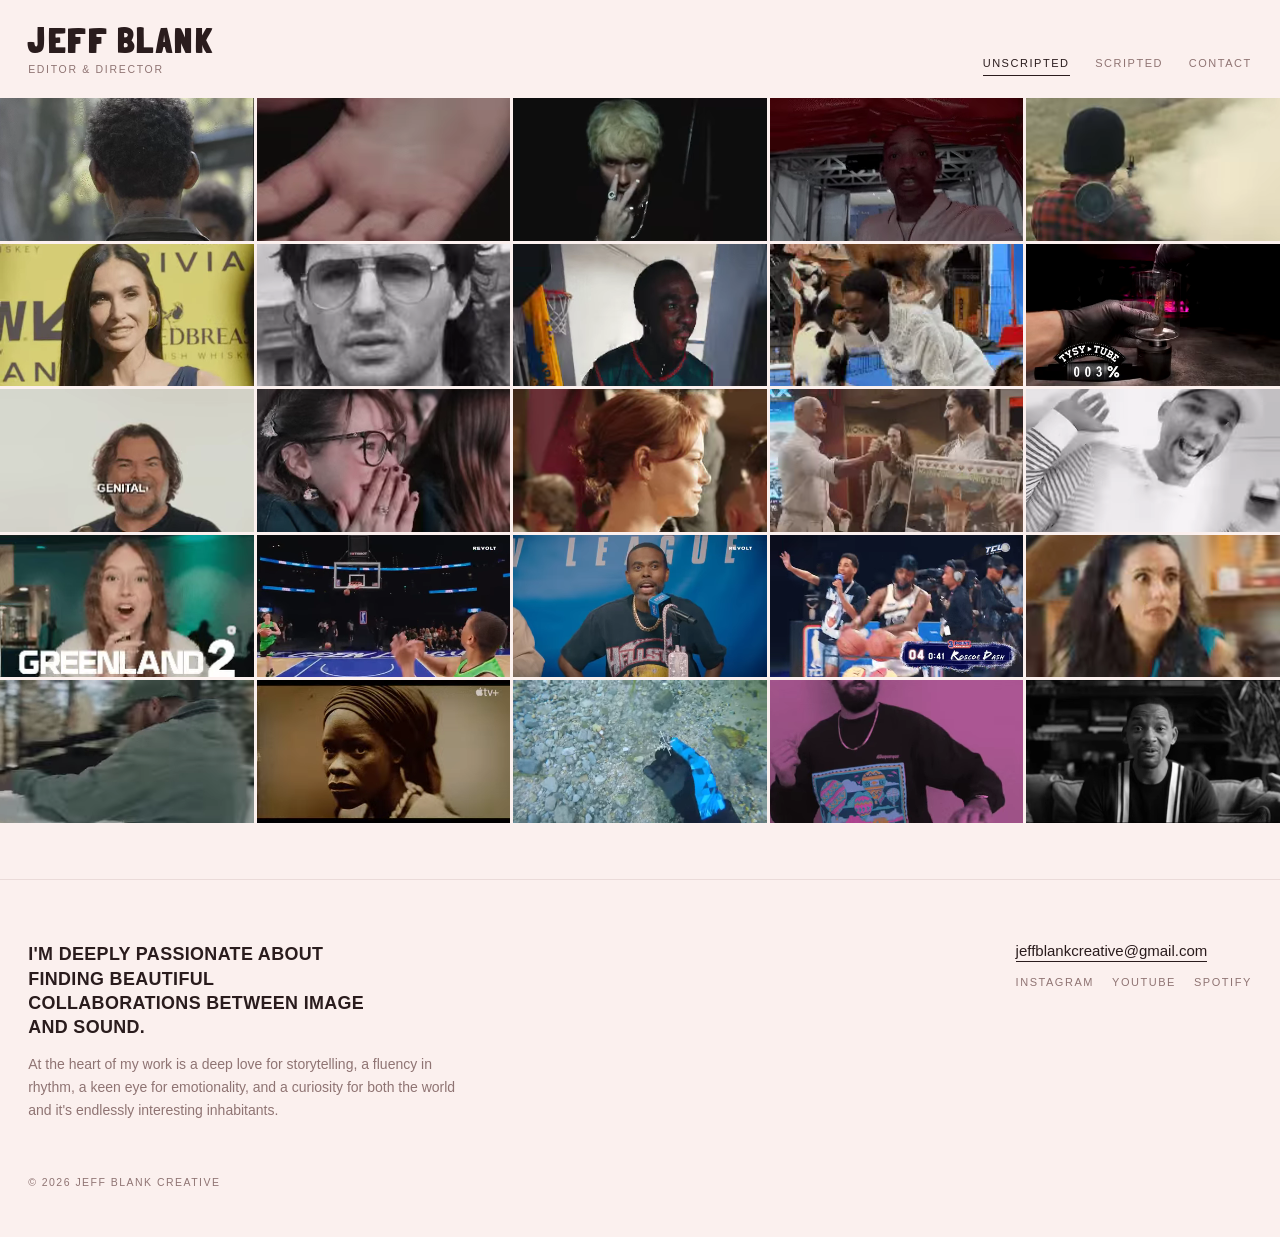
==== index.html @ a9b5e543 "Jeff Blank portfolio: clean v1 design, blush theme, logo 1A (Londrina Solid Black)" ====
<!doctype html>
<html lang="en" data-theme="blush">
<head>
<meta charset="utf-8">
<meta name="viewport" content="width=device-width, initial-scale=1, viewport-fit=cover">
<title>Jeff Blank — Editor &amp; Director</title>
<meta name="description" content="Jeff Blank — editor and director. Unscripted and scripted work.">
<meta property="og:title" content="Jeff Blank — Editor &amp; Director">
<meta property="og:type" content="website">
<meta name="theme-color" content="#fbf0ee">
<link rel="preload" href="fonts/LondrinaSolid-Black.woff2" as="font" type="font/woff2" crossorigin>
<link rel="stylesheet" href="style.css?v=18787c6f">
</head>
<body>
<header class="top">
  <a class="brand" href="#unscripted" data-tab-link="unscripted">
    <span class="name">JEFF BLANK</span>
    <span class="role">Editor &amp; Director</span>
  </a>
  <nav class="tabs" aria-label="Work">
    <a class="tab" href="#unscripted" data-tab-link="unscripted">Unscripted</a>
    <a class="tab" href="#scripted" data-tab-link="scripted">Scripted</a>
    <a class="tab tab-contact" href="#contact">Contact</a>
  </nav>
</header>
<main>
  <div class="grid" data-grid="unscripted"><a class="tile has-cap" href="https://www.youtube.com/watch?v=2-A_YL7Y1Cw" target="_blank" rel="noopener" aria-label="Making Emancipation: My Hardest Film Ever" data-id="u01"><video muted loop playsinline autoplay preload="none" poster="media/u01.jpg" aria-hidden="true"><source data-src="media/u01.webm" type="video/webm"><source data-src="media/u01.mp4" type="video/mp4"></video><span class="cap">Making Emancipation: My Hardest Film Ever</span></a><a class="tile" href="https://www.instagram.com/reel/B4I3T0yhh5S/" target="_blank" rel="noopener" aria-label="Watch" data-id="u02"><video muted loop playsinline autoplay preload="none" poster="media/u02.jpg" aria-hidden="true"><source data-src="media/u02.webm" type="video/webm"><source data-src="media/u02.mp4" type="video/mp4"></video></a><a class="tile" href="https://www.youtube.com/watch?v=AnNaKKQhbac" target="_blank" rel="noopener" aria-label="Watch" data-id="u03"><video muted loop playsinline autoplay preload="none" poster="media/u03.jpg" aria-hidden="true"><source data-src="media/u03.webm" type="video/webm"><source data-src="media/u03.mp4" type="video/mp4"></video></a><a class="tile has-cap" href="https://www.youtube.com/watch?v=Kv9A21G_sjU&amp;list=PLtb5OOwnB8RpXuZxRLFR2ZyCjpfyK9dZ7&amp;index=114" target="_blank" rel="noopener" aria-label="How I Lost My Voice Before the World Cup w/ Nicky Jam &amp; Era Estrefi" data-id="u04"><video muted loop playsinline autoplay preload="none" poster="media/u04.jpg" aria-hidden="true"><source data-src="media/u04.webm" type="video/webm"><source data-src="media/u04.mp4" type="video/mp4"></video><span class="cap">How I Lost My Voice Before the World Cup w/ Nicky Jam &amp; Era Estrefi</span></a><a class="tile" href="https://www.instagram.com/p/DO1HhB-DjF9/" target="_blank" rel="noopener" aria-label="Watch" data-id="u05"><video muted loop playsinline autoplay preload="none" poster="media/u05.jpg" aria-hidden="true"><source data-src="media/u05.webm" type="video/webm"><source data-src="media/u05.mp4" type="video/mp4"></video></a><a class="tile" href="https://www.instagram.com/p/DV9G8mECc-x/" target="_blank" rel="noopener" aria-label="Watch" data-id="u06"><video muted loop playsinline autoplay preload="none" poster="media/u06.jpg" aria-hidden="true"><source data-src="media/u06.webm" type="video/webm"><source data-src="media/u06.mp4" type="video/mp4"></video></a><a class="tile has-cap" href="https://www.instagram.com/reel/B9PZW3Th8gr/" target="_blank" rel="noopener" aria-label="&#x27;How Do you Determine a Good Leader?&#x27; starring Will Smith" data-id="u07"><video muted loop playsinline autoplay preload="none" poster="media/u07.jpg" aria-hidden="true"><source data-src="media/u07.webm" type="video/webm"><source data-src="media/u07.mp4" type="video/mp4"></video><span class="cap">&#x27;How Do you Determine a Good Leader?&#x27; starring Will Smith</span></a><a class="tile" href="https://www.instagram.com/p/DUocY35khji/" target="_blank" rel="noopener" aria-label="Watch" data-id="u08"><video muted loop playsinline autoplay preload="none" poster="media/u08.jpg" aria-hidden="true"><source data-src="media/u08.webm" type="video/webm"><source data-src="media/u08.mp4" type="video/mp4"></video></a><a class="tile" href="https://www.instagram.com/p/DUoxWSfkhKK/" target="_blank" rel="noopener" aria-label="Watch" data-id="u09"><video muted loop playsinline autoplay preload="none" poster="media/u09.jpg" aria-hidden="true"><source data-src="media/u09.webm" type="video/webm"><source data-src="media/u09.mp4" type="video/mp4"></video></a><a class="tile" href="https://youtu.be/nLeozX2hUv0?si=CtVdAF0D5OQOm9yX" target="_blank" rel="noopener" aria-label="Watch" data-id="u10"><video muted loop playsinline autoplay preload="none" poster="media/u10.jpg" aria-hidden="true"><source data-src="media/u10.webm" type="video/webm"><source data-src="media/u10.mp4" type="video/mp4"></video></a><a class="tile" href="https://www.instagram.com/p/DSk_K2KkjDx/" target="_blank" rel="noopener" aria-label="Watch" data-id="u11"><video muted loop playsinline autoplay preload="none" poster="media/u11.jpg" aria-hidden="true"><source data-src="media/u11.webm" type="video/webm"><source data-src="media/u11.mp4" type="video/mp4"></video></a><a class="tile" href="https://www.instagram.com/p/DWJwUpMFHib/" target="_blank" rel="noopener" aria-label="Watch" data-id="u12"><video muted loop playsinline autoplay preload="none" poster="media/u12.jpg" aria-hidden="true"><source data-src="media/u12.webm" type="video/webm"><source data-src="media/u12.mp4" type="video/mp4"></video></a><a class="tile" href="https://www.instagram.com/p/DQKmXOEktcs/" target="_blank" rel="noopener" aria-label="Watch" data-id="u13"><video muted loop playsinline autoplay preload="none" poster="media/u13.jpg" aria-hidden="true"><source data-src="media/u13.webm" type="video/webm"><source data-src="media/u13.mp4" type="video/mp4"></video></a><a class="tile" href="https://youtu.be/paRh_uBdLQ8" target="_blank" rel="noopener" aria-label="Watch" data-id="u14"><video muted loop playsinline autoplay preload="none" poster="media/u14.jpg" aria-hidden="true"><source data-src="media/u14.webm" type="video/webm"><source data-src="media/u14.mp4" type="video/mp4"></video></a><a class="tile" href="https://www.instagram.com/p/Bmoh6SPHG7W/" target="_blank" rel="noopener" aria-label="Watch" data-id="u15"><video muted loop playsinline autoplay preload="none" poster="media/u15.jpg" aria-hidden="true"><source data-src="media/u15.webm" type="video/webm"><source data-src="media/u15.mp4" type="video/mp4"></video></a><a class="tile" href="https://www.instagram.com/p/DTdqVzokmnT/" target="_blank" rel="noopener" aria-label="Watch" data-id="u16"><video muted loop playsinline autoplay preload="none" poster="media/u16.jpg" aria-hidden="true"><source data-src="media/u16.webm" type="video/webm"><source data-src="media/u16.mp4" type="video/mp4"></video></a><a class="tile" href="https://www.youtube.com/watch?v=ayzAenLp0w0&amp;t=2s" target="_blank" rel="noopener" aria-label="Watch" data-id="u17"><video muted loop playsinline autoplay preload="none" poster="media/u17.jpg" aria-hidden="true"><source data-src="media/u17.webm" type="video/webm"><source data-src="media/u17.mp4" type="video/mp4"></video></a><a class="tile" href="https://www.youtube.com/watch?v=RjTrydWcu5s&amp;t=3s" target="_blank" rel="noopener" aria-label="Watch" data-id="u18"><video muted loop playsinline autoplay preload="none" poster="media/u18.jpg" aria-hidden="true"><source data-src="media/u18.webm" type="video/webm"><source data-src="media/u18.mp4" type="video/mp4"></video></a><a class="tile" href="https://www.youtube.com/watch?v=unVu4raP6Yk&amp;t=1s" target="_blank" rel="noopener" aria-label="Watch" data-id="u19"><video muted loop playsinline autoplay preload="none" poster="media/u19.jpg" aria-hidden="true"><source data-src="media/u19.webm" type="video/webm"><source data-src="media/u19.mp4" type="video/mp4"></video></a><a class="tile" href="https://youtu.be/SnJQocFIutY?si=8ZNbfeqbLjeNJR6M" target="_blank" rel="noopener" aria-label="Watch" data-id="u20"><video muted loop playsinline autoplay preload="none" poster="media/u20.jpg" aria-hidden="true"><source data-src="media/u20.webm" type="video/webm"><source data-src="media/u20.mp4" type="video/mp4"></video></a><a class="tile" href="https://www.youtube.com/watch?v=73qHypEjujg" target="_blank" rel="noopener" aria-label="Watch" data-id="u21"><video muted loop playsinline autoplay preload="none" poster="media/u21.jpg" aria-hidden="true"><source data-src="media/u21.webm" type="video/webm"><source data-src="media/u21.mp4" type="video/mp4"></video></a><a class="tile" href="https://www.youtube.com/watch?v=bOjJoYge7XQ&amp;t=1s" target="_blank" rel="noopener" aria-label="Watch" data-id="u22"><video muted loop playsinline autoplay preload="none" poster="media/u22.jpg" aria-hidden="true"><source data-src="media/u22.webm" type="video/webm"><source data-src="media/u22.mp4" type="video/mp4"></video></a><a class="tile" href="https://youtu.be/GlTQt0DP4Zg?si=o7De4N_aaYkKILae" target="_blank" rel="noopener" aria-label="Watch" data-id="u23"><video muted loop playsinline autoplay preload="none" poster="media/u23.jpg" aria-hidden="true"><source data-src="media/u23.webm" type="video/webm"><source data-src="media/u23.mp4" type="video/mp4"></video></a><a class="tile has-cap" href="https://www.youtube.com/watch?v=p9y-wBMvuJ0" target="_blank" rel="noopener" aria-label="Charles Phillip Gould (documentary short)" data-id="u24"><video muted loop playsinline autoplay preload="none" poster="media/u24.jpg" aria-hidden="true"><source data-src="media/u24.webm" type="video/webm"><source data-src="media/u24.mp4" type="video/mp4"></video><span class="cap">Charles Phillip Gould (documentary short)</span></a><a class="tile has-cap" href="https://www.youtube.com/watch?v=JfkO0XxAQZo&amp;t=1s" target="_blank" rel="noopener" aria-label="Facing my BIGGEST Fear starring Will Smith (vlog)" data-id="u25"><video muted loop playsinline autoplay preload="none" poster="media/u25.jpg" aria-hidden="true"><source data-src="media/u25.webm" type="video/webm"><source data-src="media/u25.mp4" type="video/mp4"></video><span class="cap">Facing my BIGGEST Fear starring Will Smith (vlog)</span></a></div>
  <div class="grid" data-grid="scripted" hidden><a class="tile has-cap" href="https://www.youtube.com/watch?v=rw-Q9d6g9ZY" target="_blank" rel="noopener" aria-label="Squirt: Dreamride" data-id="s01"><video muted loop playsinline autoplay preload="none" poster="media/s01.jpg" aria-hidden="true"><source data-src="media/s01.webm" type="video/webm"><source data-src="media/s01.mp4" type="video/mp4"></video><span class="cap">Squirt: Dreamride</span></a><a class="tile has-cap" href="https://www.youtube.com/watch?v=CA0AxNluqK8" target="_blank" rel="noopener" aria-label="I BAWL (not a short film about crying)" data-id="s02"><video muted loop playsinline autoplay preload="none" poster="media/s02.jpg" aria-hidden="true"><source data-src="media/s02.webm" type="video/webm"><source data-src="media/s02.mp4" type="video/mp4"></video><span class="tag">Score</span><span class="cap">I BAWL (not a short film about crying)</span></a><a class="tile has-cap" href="https://www.youtube.com/watch?v=GuzfZ8xvj6E" target="_blank" rel="noopener" aria-label="Squirt: Poolside" data-id="s03"><video muted loop playsinline autoplay preload="none" poster="media/s03.jpg" aria-hidden="true"><source data-src="media/s03.webm" type="video/webm"><source data-src="media/s03.mp4" type="video/mp4"></video><span class="cap">Squirt: Poolside</span></a><a class="tile has-cap" href="https://www.youtube.com/watch?v=LIIya7a-hvI&amp;t=1s" target="_blank" rel="noopener" aria-label="SHMEGEGGE. (short film)" data-id="s04"><video muted loop playsinline autoplay preload="none" poster="media/s04.jpg" aria-hidden="true"><source data-src="media/s04.webm" type="video/webm"><source data-src="media/s04.mp4" type="video/mp4"></video><span class="tag">Score</span><span class="cap">SHMEGEGGE. (short film)</span></a><a class="tile has-cap" href="https://www.youtube.com/watch?v=3Ua30SvtqmI" target="_blank" rel="noopener" aria-label="Smith Optics: Daydream" data-id="s05"><video muted loop playsinline autoplay preload="none" poster="media/s05.jpg" aria-hidden="true"><source data-src="media/s05.webm" type="video/webm"><source data-src="media/s05.mp4" type="video/mp4"></video><span class="cap">Smith Optics: Daydream</span></a><a class="tile" href="https://youtu.be/kgHrT9krk5M" target="_blank" rel="noopener" aria-label="Watch" data-id="s06"><video muted loop playsinline autoplay preload="none" poster="media/s06.jpg" aria-hidden="true"><source data-src="media/s06.webm" type="video/webm"><source data-src="media/s06.mp4" type="video/mp4"></video></a><a class="tile" href="https://www.instagram.com/p/ChSi1AWpTeM/" target="_blank" rel="noopener" aria-label="Watch" data-id="s07"><img src="media/s07.jpg" alt="" loading="lazy" decoding="async"><span class="tag">Score</span></a><a class="tile" href="https://youtu.be/YraYXjVExMc" target="_blank" rel="noopener" aria-label="Watch" data-id="s08"><video muted loop playsinline autoplay preload="none" poster="media/s08.jpg" aria-hidden="true"><source data-src="media/s08.webm" type="video/webm"><source data-src="media/s08.mp4" type="video/mp4"></video></a><a class="tile has-cap" href="https://www.youtube.com/watch?v=pv_0V9Mv0dM&amp;t=8s" target="_blank" rel="noopener" aria-label="The Art of Prep (branded short film)" data-id="s09"><video muted loop playsinline autoplay preload="none" poster="media/s09.jpg" aria-hidden="true"><source data-src="media/s09.webm" type="video/webm"><source data-src="media/s09.mp4" type="video/mp4"></video><span class="tag">Score</span><span class="cap">The Art of Prep (branded short film)</span></a><a class="tile has-cap" href="https://www.instagram.com/reel/BmlpTKsHVqK/" target="_blank" rel="noopener" aria-label="Peter and the Funk by BlueJ (music video)" data-id="s10"><video muted loop playsinline autoplay preload="none" poster="media/s10.jpg" aria-hidden="true"><source data-src="media/s10.webm" type="video/webm"><source data-src="media/s10.mp4" type="video/mp4"></video><span class="tag">Score</span><span class="cap">Peter and the Funk by BlueJ (music video)</span></a><a class="tile" href="https://youtu.be/uYcfiIE6FiM" target="_blank" rel="noopener" aria-label="Watch" data-id="s11"><video muted loop playsinline autoplay preload="none" poster="media/s11.jpg" aria-hidden="true"><source data-src="media/s11.webm" type="video/webm"><source data-src="media/s11.mp4" type="video/mp4"></video></a><a class="tile" href="https://youtu.be/YNR8qXUP_1Q" target="_blank" rel="noopener" aria-label="Watch" data-id="s12"><video muted loop playsinline autoplay preload="none" poster="media/s12.jpg" aria-hidden="true"><source data-src="media/s12.webm" type="video/webm"><source data-src="media/s12.mp4" type="video/mp4"></video></a><div class="tile has-cap static" data-id="s13"><video muted loop playsinline autoplay preload="none" poster="media/s13.jpg" aria-hidden="true"><source data-src="media/s13.webm" type="video/webm"><source data-src="media/s13.mp4" type="video/mp4"></video><span class="cap">Chameleon Flowers</span></div><a class="tile has-cap" href="https://www.youtube.com/watch?v=XpyR10mCCZU" target="_blank" rel="noopener" aria-label="Creedance and Tash (short film)" data-id="s14"><video muted loop playsinline autoplay preload="none" poster="media/s14.jpg" aria-hidden="true"><source data-src="media/s14.webm" type="video/webm"><source data-src="media/s14.mp4" type="video/mp4"></video><span class="tag">Score</span><span class="cap">Creedance and Tash (short film)</span></a><a class="tile has-cap" href="https://www.youtube.com/watch?v=63C1jN7jtIQ" target="_blank" rel="noopener" aria-label="Nook by Jeff Blank (AI-generated music video)" data-id="s15"><video muted loop playsinline autoplay preload="none" poster="media/s15.jpg" aria-hidden="true"><source data-src="media/s15.webm" type="video/webm"><source data-src="media/s15.mp4" type="video/mp4"></video><span class="tag">Score</span><span class="cap">Nook by Jeff Blank (AI-generated music video)</span></a><a class="tile" href="https://www.youtube.com/watch?v=-eqO65XMXZw" target="_blank" rel="noopener" aria-label="Watch" data-id="s16"><video muted loop playsinline autoplay preload="none" poster="media/s16.jpg" aria-hidden="true"><source data-src="media/s16.webm" type="video/webm"><source data-src="media/s16.mp4" type="video/mp4"></video><span class="tag">Score</span></a><a class="tile has-cap" href="https://www.youtube.com/watch?v=3-fi6hzLe4c" target="_blank" rel="noopener" aria-label="Blueberry by Jeff Blank (AI-generated music video)" data-id="s17"><video muted loop playsinline autoplay preload="none" poster="media/s17.jpg" aria-hidden="true"><source data-src="media/s17.webm" type="video/webm"><source data-src="media/s17.mp4" type="video/mp4"></video><span class="tag">Score</span><span class="cap">Blueberry by Jeff Blank (AI-generated music video)</span></a><a class="tile has-cap" href="https://www.youtube.com/watch?v=z1RvQUYAB2U" target="_blank" rel="noopener" aria-label="Years From Now by Jeff Blank (music video)" data-id="s18"><video muted loop playsinline autoplay preload="none" poster="media/s18.jpg" aria-hidden="true"><source data-src="media/s18.webm" type="video/webm"><source data-src="media/s18.mp4" type="video/mp4"></video><span class="tag">Score</span><span class="cap">Years From Now by Jeff Blank (music video)</span></a><a class="tile has-cap" href="https://www.youtube.com/watch?v=xN3tHHOmW2U" target="_blank" rel="noopener" aria-label="Moon Sweet Moon by Jeff Blank (music video)" data-id="s19"><video muted loop playsinline autoplay preload="none" poster="media/s19.jpg" aria-hidden="true"><source data-src="media/s19.webm" type="video/webm"><source data-src="media/s19.mp4" type="video/mp4"></video><span class="tag">Score</span><span class="cap">Moon Sweet Moon by Jeff Blank (music video)</span></a><a class="tile has-cap" href="https://www.youtube.com/watch?v=uTPz66Xk_Go" target="_blank" rel="noopener" aria-label="massage into skin until thoroughly absorbed (music video)" data-id="s20"><video muted loop playsinline autoplay preload="none" poster="media/s20.jpg" aria-hidden="true"><source data-src="media/s20.webm" type="video/webm"><source data-src="media/s20.mp4" type="video/mp4"></video><span class="tag">Score</span><span class="cap">massage into skin until thoroughly absorbed (music video)</span></a><a class="tile has-cap" href="https://www.youtube.com/watch?v=mnvtwq2rSns" target="_blank" rel="noopener" aria-label="Heart of the Tree (AI-generated music video)" data-id="s21"><video muted loop playsinline autoplay preload="none" poster="media/s21.jpg" aria-hidden="true"><source data-src="media/s21.webm" type="video/webm"><source data-src="media/s21.mp4" type="video/mp4"></video><span class="tag">Score</span><span class="cap">Heart of the Tree (AI-generated music video)</span></a><a class="tile" href="media/full/s22.mp4" data-full="media/full/s22.mp4" data-title="" aria-label="Watch" data-id="s22"><video muted loop playsinline autoplay preload="none" poster="media/s22.jpg" aria-hidden="true"><source data-src="media/s22.webm" type="video/webm"><source data-src="media/s22.mp4" type="video/mp4"></video><span class="tag">Score</span></a><a class="tile" href="https://www.instagram.com/p/CAGKGQTJjE_/" target="_blank" rel="noopener" aria-label="Watch" data-id="s23"><video muted loop playsinline autoplay preload="none" poster="media/s23.jpg" aria-hidden="true"><source data-src="media/s23.webm" type="video/webm"><source data-src="media/s23.mp4" type="video/mp4"></video><span class="tag">Score</span></a><a class="tile has-cap" href="media/full/s24.mp4" data-full="media/full/s24.mp4" data-title="DrippleDrapple by BlueJ (music video short)" aria-label="DrippleDrapple by BlueJ (music video short)" data-id="s24"><video muted loop playsinline autoplay preload="none" poster="media/s24.jpg" aria-hidden="true"><source data-src="media/s24.webm" type="video/webm"><source data-src="media/s24.mp4" type="video/mp4"></video><span class="tag">Score</span><span class="cap">DrippleDrapple by BlueJ (music video short)</span></a><a class="tile has-cap" href="media/full/c10.mp4" data-full="media/full/c10.mp4" data-title="Shmeggege Promo for Social" aria-label="Shmeggege Promo for Social" data-id="c10"><video muted loop playsinline autoplay preload="none" poster="media/c10.jpg" aria-hidden="true"><source data-src="media/c10.webm" type="video/webm"><source data-src="media/c10.mp4" type="video/mp4"></video><span class="tag">Score</span><span class="cap">Shmeggege Promo for Social</span></a><a class="tile tall" href="media/full/c13.mp4" data-full="media/full/c13.mp4" data-title="" aria-label="Watch" data-id="c13"><video muted loop playsinline autoplay preload="none" poster="media/c13.jpg" aria-hidden="true"><source data-src="media/c13.webm" type="video/webm"><source data-src="media/c13.mp4" type="video/mp4"></video><span class="tag">Score</span></a><a class="tile" href="media/full/c19.mp4" data-full="media/full/c19.mp4" data-title="" aria-label="Watch" data-id="c19"><video muted loop playsinline autoplay preload="none" poster="media/c19.jpg" aria-hidden="true"><source data-src="media/c19.webm" type="video/webm"><source data-src="media/c19.mp4" type="video/mp4"></video><span class="tag">Score</span></a><a class="tile" href="https://vimeo.com/203542341" target="_blank" rel="noopener" aria-label="Watch" data-id="c20"><img src="media/c20.jpg" alt="" loading="lazy" decoding="async"><span class="tag">Score</span></a><div class="tile static" data-id="c21"><video muted loop playsinline autoplay preload="none" poster="media/c21.jpg" aria-hidden="true"><source data-src="media/c21.webm" type="video/webm"><source data-src="media/c21.mp4" type="video/mp4"></video><span class="tag">Score</span></div><a class="tile" href="https://vimeo.com/163895311" target="_blank" rel="noopener" aria-label="Watch" data-id="c22"><img src="media/c22.jpg" alt="" loading="lazy" decoding="async"><span class="tag">Score</span></a></div>
  <section class="ranpost" id="ranpost" hidden>
    <h2 class="ranpost-h">Ran post for…</h2>
    <div class="grid" data-grid="ranpost"></div>
  </section>
</main>
<footer class="contact" id="contact">
  <div class="contact-copy">
    <h2>I&#x27;M DEEPLY PASSIONATE ABOUT FINDING BEAUTIFUL COLLABORATIONS BETWEEN IMAGE AND SOUND.</h2>
    <p>At the heart of my work is a deep love for storytelling, a fluency in rhythm, a keen eye for emotionality, and a curiosity for both the world and it&#x27;s endlessly interesting inhabitants.</p>
  </div>
  <div class="contact-links">
    <a class="email" href="mailto:jeffblankcreative@gmail.com?subject=Collaboration">jeffblankcreative@gmail.com</a>
    <ul><li><a href="https://www.instagram.com/pursuethedelicious" target="_blank" rel="noopener">Instagram</a></li><li><a href="https://www.youtube.com/channel/UCAFqF6kXcxq3Amnsh5vok4g" target="_blank" rel="noopener">YouTube</a></li><li><a href="https://open.spotify.com/artist/2OMt7eVrP2Myo0RIwTB0DY" target="_blank" rel="noopener">Spotify</a></li></ul>
  </div>
  <p class="foot">© 2026 Jeff Blank Creative</p>
</footer>
<dialog class="lightbox" id="lightbox" aria-label="Video player">
  <button class="lb-close" type="button" aria-label="Close">×</button>
  <video controls playsinline></video>
  <p class="lb-title"></p>
</dialog>
<script>window.__SITE__={"showRanPost": false, "defaultTab": "unscripted"};</script>
<script src="app.js?v=18787c6f" defer></script>
</body>
</html>
---- style.css ----
@font-face{font-family:"Londrina Solid";src:url(fonts/LondrinaSolid-Black.woff2) format("woff2");font-weight:900;font-display:swap}
:root{
  --bg:#faf9f7;            /* THE background variable — theme A: clean off-white */
  --ink:#111111;
  --muted:#77736e;
  --line:rgba(0,0,0,.08);
  --gap:3px;
  --cols:5;
  --pad:clamp(14px,2.2vw,32px);
  --sans:"Helvetica Neue",Helvetica,Arial,system-ui,sans-serif;
  --logo-font:"Londrina Solid",var(--sans);  /* the name only (logo 1A: Londrina Solid Black, tracked open) */
}
html[data-theme="blush"]{
  --bg:#fbf0ee;            /* theme B: blush — near-white with a warm pink tint */
  --ink:#2a1c1d;
  --muted:#8f7473;
  --line:rgba(80,30,35,.10);
}
*{box-sizing:border-box}
html{background:var(--bg);-webkit-text-size-adjust:100%}
body{margin:0;background:var(--bg);color:var(--ink);font-family:var(--sans);-webkit-font-smoothing:antialiased}
a{color:inherit;text-decoration:none}

/* header */
.top{position:sticky;top:0;z-index:20;display:flex;align-items:flex-end;justify-content:space-between;gap:20px;
  padding:calc(var(--pad) * .85) var(--pad) calc(var(--pad) * .8);background:var(--bg)}
.brand{display:flex;flex-direction:column;gap:5px}
.name{font-family:var(--logo-font);font-size:calc(clamp(26px,2.7vw,40px) * 1.05);font-weight:900;letter-spacing:.07em;text-transform:uppercase;line-height:.95;white-space:nowrap}
.role{font-size:10.5px;letter-spacing:.16em;text-transform:uppercase;color:var(--muted)}
.tabs{display:flex;gap:clamp(14px,2vw,28px);font-size:11px;letter-spacing:.14em;text-transform:uppercase;padding-bottom:2px}
.tab{position:relative;padding:4px 0;color:var(--muted);transition:color .2s}
.tab:hover,.tab[aria-current="page"]{color:var(--ink)}
.tab[aria-current="page"]::after{content:"";position:absolute;left:0;right:0;bottom:-3px;height:1px;background:var(--ink)}

/* the grid — the hero */
.grid{display:grid;grid-template-columns:repeat(var(--cols),1fr);gap:var(--gap);grid-auto-flow:row dense;
  grid-auto-rows:calc((100vw - (var(--cols) - 1) * var(--gap)) / var(--cols) * 9 / 16)}
.grid[hidden]{display:none}
.tile{position:relative;overflow:hidden;background:color-mix(in srgb,var(--ink) 6%,var(--bg));display:block;cursor:pointer}
.tile.tall{grid-row:span 2}
.tile.static{cursor:default}
.tile video,.tile img{position:absolute;inset:0;width:100%;height:100%;object-fit:cover;display:block}
.tile::after{content:"";position:absolute;inset:auto 0 0 0;height:55%;background:linear-gradient(to top,rgba(0,0,0,.6),transparent);opacity:0;transition:opacity .25s;pointer-events:none}
.cap{position:absolute;left:10px;right:10px;bottom:9px;z-index:2;color:#fff;font-size:12px;line-height:1.3;letter-spacing:.01em;
  opacity:0;transform:translateY(4px);transition:opacity .25s,transform .25s}
.tag{position:absolute;top:7px;left:7px;z-index:2;font-size:8.5px;font-weight:600;letter-spacing:.14em;text-transform:uppercase;
  padding:2px 5px;background:rgba(255,255,255,.88);color:#111;border-radius:2px;transition:opacity .2s}
@media (hover:hover){
  .tag{opacity:0}
  .tile:hover .tag{opacity:1}
  .tile.has-cap:hover::after{opacity:1}
  .tile.has-cap:hover .cap{opacity:1;transform:none}
}
.tile:focus-visible{outline:2px solid var(--ink);outline-offset:-2px}

/* ran post (draft, flagged off) */
.ranpost{padding-top:calc(var(--pad) * 1.6)}
.ranpost-h{margin:0 var(--pad) 14px;font-size:11px;font-weight:400;letter-spacing:.16em;text-transform:uppercase;color:var(--muted)}

/* contact */
.contact{display:grid;grid-template-columns:minmax(0,1.4fr) minmax(0,1fr);gap:24px 48px;padding:calc(var(--pad) * 2.2) var(--pad) calc(var(--pad) * 1.6);
  border-top:1px solid var(--line);margin-top:calc(var(--pad) * 2)}
.contact h2{margin:0 0 14px;font-size:clamp(15px,1.4vw,19px);font-weight:600;letter-spacing:.02em;line-height:1.35;max-width:36ch}
.contact p{margin:0;max-width:58ch;font-size:14px;line-height:1.65;color:var(--muted)}
.contact-links{display:flex;flex-direction:column;gap:14px;align-items:flex-start;justify-self:end}
.email{font-size:15px;border-bottom:1px solid var(--ink);padding-bottom:2px}
.contact ul{list-style:none;margin:0;padding:0;display:flex;gap:18px;font-size:11px;letter-spacing:.14em;text-transform:uppercase}
.contact ul a{color:var(--muted)} .contact ul a:hover{color:var(--ink)}
.foot{grid-column:1/-1;font-size:10.5px!important;letter-spacing:.14em;text-transform:uppercase;margin-top:28px!important}

/* lightbox */
.lightbox{border:0;padding:0;background:transparent;max-width:min(92vw,1100px);width:auto}
.lightbox::backdrop{background:rgba(20,12,12,.86)}
.lightbox video{display:block;max-width:min(92vw,1100px);max-height:82vh;background:#000}
.lb-title{color:#eee;font-size:13px;margin:10px 2px 0}
.lb-close{position:fixed;top:14px;right:18px;font-size:34px;line-height:1;color:#fff;background:none;border:0;cursor:pointer}

@media (max-width:1180px){:root{--cols:4}}
@media (max-width:860px){:root{--cols:3}}
@media (max-width:600px){
  :root{--cols:2;--gap:2px}
  .top{flex-direction:column;align-items:flex-start;gap:14px;padding-bottom:12px}
  .name{font-size:33px}
  .contact{grid-template-columns:1fr}
  .contact-links{justify-self:start}
  .cap{display:none}
  .tile.fill-last{grid-column:span 2}
}
@media (prefers-reduced-motion:reduce){.cap,.tile::after{transition:none}}
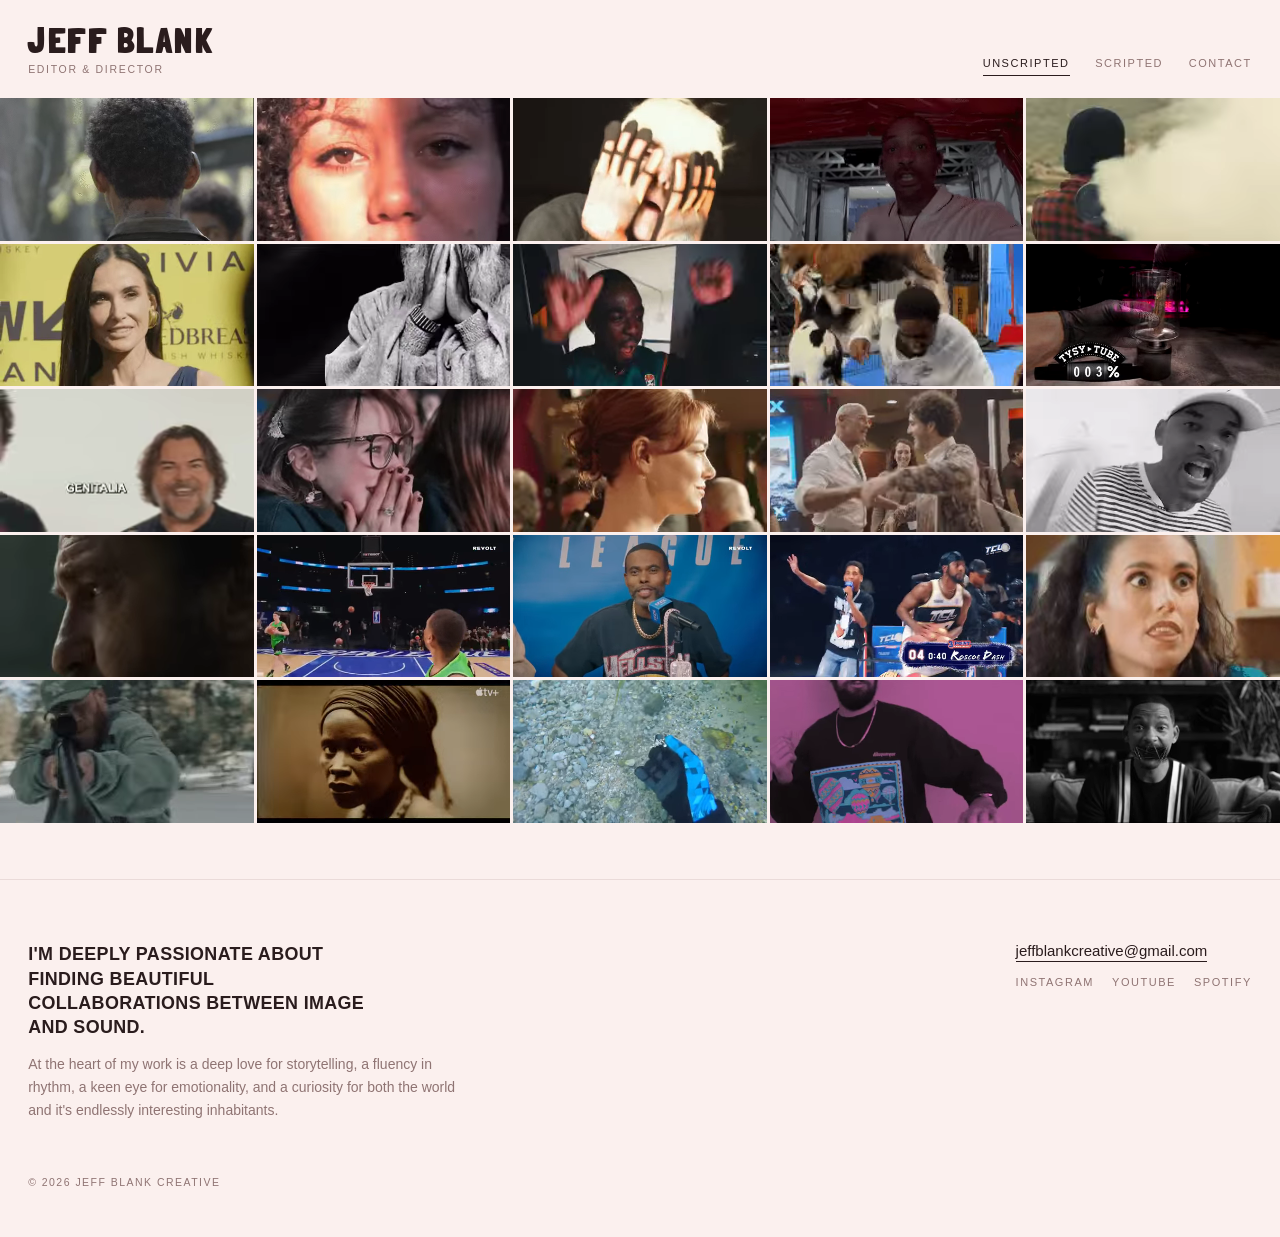
==== commit 559bf88d: "Autoplay on phones, hide play overlay, label: Edit + Score" ====
--- a/index.html
+++ b/index.html
@@ -24,8 +24,8 @@
   </nav>
 </header>
 <main>
-  <div class="grid" data-grid="unscripted"><a class="tile has-cap" href="https://www.youtube.com/watch?v=2-A_YL7Y1Cw" target="_blank" rel="noopener" aria-label="Making Emancipation: My Hardest Film Ever" data-id="u01"><video muted loop playsinline autoplay preload="none" poster="media/u01.jpg" aria-hidden="true"><source data-src="media/u01.webm" type="video/webm"><source data-src="media/u01.mp4" type="video/mp4"></video><span class="cap">Making Emancipation: My Hardest Film Ever</span></a><a class="tile" href="https://www.instagram.com/reel/B4I3T0yhh5S/" target="_blank" rel="noopener" aria-label="Watch" data-id="u02"><video muted loop playsinline autoplay preload="none" poster="media/u02.jpg" aria-hidden="true"><source data-src="media/u02.webm" type="video/webm"><source data-src="media/u02.mp4" type="video/mp4"></video></a><a class="tile" href="https://www.youtube.com/watch?v=AnNaKKQhbac" target="_blank" rel="noopener" aria-label="Watch" data-id="u03"><video muted loop playsinline autoplay preload="none" poster="media/u03.jpg" aria-hidden="true"><source data-src="media/u03.webm" type="video/webm"><source data-src="media/u03.mp4" type="video/mp4"></video></a><a class="tile has-cap" href="https://www.youtube.com/watch?v=Kv9A21G_sjU&amp;list=PLtb5OOwnB8RpXuZxRLFR2ZyCjpfyK9dZ7&amp;index=114" target="_blank" rel="noopener" aria-label="How I Lost My Voice Before the World Cup w/ Nicky Jam &amp; Era Estrefi" data-id="u04"><video muted loop playsinline autoplay preload="none" poster="media/u04.jpg" aria-hidden="true"><source data-src="media/u04.webm" type="video/webm"><source data-src="media/u04.mp4" type="video/mp4"></video><span class="cap">How I Lost My Voice Before the World Cup w/ Nicky Jam &amp; Era Estrefi</span></a><a class="tile" href="https://www.instagram.com/p/DO1HhB-DjF9/" target="_blank" rel="noopener" aria-label="Watch" data-id="u05"><video muted loop playsinline autoplay preload="none" poster="media/u05.jpg" aria-hidden="true"><source data-src="media/u05.webm" type="video/webm"><source data-src="media/u05.mp4" type="video/mp4"></video></a><a class="tile" href="https://www.instagram.com/p/DV9G8mECc-x/" target="_blank" rel="noopener" aria-label="Watch" data-id="u06"><video muted loop playsinline autoplay preload="none" poster="media/u06.jpg" aria-hidden="true"><source data-src="media/u06.webm" type="video/webm"><source data-src="media/u06.mp4" type="video/mp4"></video></a><a class="tile has-cap" href="https://www.instagram.com/reel/B9PZW3Th8gr/" target="_blank" rel="noopener" aria-label="&#x27;How Do you Determine a Good Leader?&#x27; starring Will Smith" data-id="u07"><video muted loop playsinline autoplay preload="none" poster="media/u07.jpg" aria-hidden="true"><source data-src="media/u07.webm" type="video/webm"><source data-src="media/u07.mp4" type="video/mp4"></video><span class="cap">&#x27;How Do you Determine a Good Leader?&#x27; starring Will Smith</span></a><a class="tile" href="https://www.instagram.com/p/DUocY35khji/" target="_blank" rel="noopener" aria-label="Watch" data-id="u08"><video muted loop playsinline autoplay preload="none" poster="media/u08.jpg" aria-hidden="true"><source data-src="media/u08.webm" type="video/webm"><source data-src="media/u08.mp4" type="video/mp4"></video></a><a class="tile" href="https://www.instagram.com/p/DUoxWSfkhKK/" target="_blank" rel="noopener" aria-label="Watch" data-id="u09"><video muted loop playsinline autoplay preload="none" poster="media/u09.jpg" aria-hidden="true"><source data-src="media/u09.webm" type="video/webm"><source data-src="media/u09.mp4" type="video/mp4"></video></a><a class="tile" href="https://youtu.be/nLeozX2hUv0?si=CtVdAF0D5OQOm9yX" target="_blank" rel="noopener" aria-label="Watch" data-id="u10"><video muted loop playsinline autoplay preload="none" poster="media/u10.jpg" aria-hidden="true"><source data-src="media/u10.webm" type="video/webm"><source data-src="media/u10.mp4" type="video/mp4"></video></a><a class="tile" href="https://www.instagram.com/p/DSk_K2KkjDx/" target="_blank" rel="noopener" aria-label="Watch" data-id="u11"><video muted loop playsinline autoplay preload="none" poster="media/u11.jpg" aria-hidden="true"><source data-src="media/u11.webm" type="video/webm"><source data-src="media/u11.mp4" type="video/mp4"></video></a><a class="tile" href="https://www.instagram.com/p/DWJwUpMFHib/" target="_blank" rel="noopener" aria-label="Watch" data-id="u12"><video muted loop playsinline autoplay preload="none" poster="media/u12.jpg" aria-hidden="true"><source data-src="media/u12.webm" type="video/webm"><source data-src="media/u12.mp4" type="video/mp4"></video></a><a class="tile" href="https://www.instagram.com/p/DQKmXOEktcs/" target="_blank" rel="noopener" aria-label="Watch" data-id="u13"><video muted loop playsinline autoplay preload="none" poster="media/u13.jpg" aria-hidden="true"><source data-src="media/u13.webm" type="video/webm"><source data-src="media/u13.mp4" type="video/mp4"></video></a><a class="tile" href="https://youtu.be/paRh_uBdLQ8" target="_blank" rel="noopener" aria-label="Watch" data-id="u14"><video muted loop playsinline autoplay preload="none" poster="media/u14.jpg" aria-hidden="true"><source data-src="media/u14.webm" type="video/webm"><source data-src="media/u14.mp4" type="video/mp4"></video></a><a class="tile" href="https://www.instagram.com/p/Bmoh6SPHG7W/" target="_blank" rel="noopener" aria-label="Watch" data-id="u15"><video muted loop playsinline autoplay preload="none" poster="media/u15.jpg" aria-hidden="true"><source data-src="media/u15.webm" type="video/webm"><source data-src="media/u15.mp4" type="video/mp4"></video></a><a class="tile" href="https://www.instagram.com/p/DTdqVzokmnT/" target="_blank" rel="noopener" aria-label="Watch" data-id="u16"><video muted loop playsinline autoplay preload="none" poster="media/u16.jpg" aria-hidden="true"><source data-src="media/u16.webm" type="video/webm"><source data-src="media/u16.mp4" type="video/mp4"></video></a><a class="tile" href="https://www.youtube.com/watch?v=ayzAenLp0w0&amp;t=2s" target="_blank" rel="noopener" aria-label="Watch" data-id="u17"><video muted loop playsinline autoplay preload="none" poster="media/u17.jpg" aria-hidden="true"><source data-src="media/u17.webm" type="video/webm"><source data-src="media/u17.mp4" type="video/mp4"></video></a><a class="tile" href="https://www.youtube.com/watch?v=RjTrydWcu5s&amp;t=3s" target="_blank" rel="noopener" aria-label="Watch" data-id="u18"><video muted loop playsinline autoplay preload="none" poster="media/u18.jpg" aria-hidden="true"><source data-src="media/u18.webm" type="video/webm"><source data-src="media/u18.mp4" type="video/mp4"></video></a><a class="tile" href="https://www.youtube.com/watch?v=unVu4raP6Yk&amp;t=1s" target="_blank" rel="noopener" aria-label="Watch" data-id="u19"><video muted loop playsinline autoplay preload="none" poster="media/u19.jpg" aria-hidden="true"><source data-src="media/u19.webm" type="video/webm"><source data-src="media/u19.mp4" type="video/mp4"></video></a><a class="tile" href="https://youtu.be/SnJQocFIutY?si=8ZNbfeqbLjeNJR6M" target="_blank" rel="noopener" aria-label="Watch" data-id="u20"><video muted loop playsinline autoplay preload="none" poster="media/u20.jpg" aria-hidden="true"><source data-src="media/u20.webm" type="video/webm"><source data-src="media/u20.mp4" type="video/mp4"></video></a><a class="tile" href="https://www.youtube.com/watch?v=73qHypEjujg" target="_blank" rel="noopener" aria-label="Watch" data-id="u21"><video muted loop playsinline autoplay preload="none" poster="media/u21.jpg" aria-hidden="true"><source data-src="media/u21.webm" type="video/webm"><source data-src="media/u21.mp4" type="video/mp4"></video></a><a class="tile" href="https://www.youtube.com/watch?v=bOjJoYge7XQ&amp;t=1s" target="_blank" rel="noopener" aria-label="Watch" data-id="u22"><video muted loop playsinline autoplay preload="none" poster="media/u22.jpg" aria-hidden="true"><source data-src="media/u22.webm" type="video/webm"><source data-src="media/u22.mp4" type="video/mp4"></video></a><a class="tile" href="https://youtu.be/GlTQt0DP4Zg?si=o7De4N_aaYkKILae" target="_blank" rel="noopener" aria-label="Watch" data-id="u23"><video muted loop playsinline autoplay preload="none" poster="media/u23.jpg" aria-hidden="true"><source data-src="media/u23.webm" type="video/webm"><source data-src="media/u23.mp4" type="video/mp4"></video></a><a class="tile has-cap" href="https://www.youtube.com/watch?v=p9y-wBMvuJ0" target="_blank" rel="noopener" aria-label="Charles Phillip Gould (documentary short)" data-id="u24"><video muted loop playsinline autoplay preload="none" poster="media/u24.jpg" aria-hidden="true"><source data-src="media/u24.webm" type="video/webm"><source data-src="media/u24.mp4" type="video/mp4"></video><span class="cap">Charles Phillip Gould (documentary short)</span></a><a class="tile has-cap" href="https://www.youtube.com/watch?v=JfkO0XxAQZo&amp;t=1s" target="_blank" rel="noopener" aria-label="Facing my BIGGEST Fear starring Will Smith (vlog)" data-id="u25"><video muted loop playsinline autoplay preload="none" poster="media/u25.jpg" aria-hidden="true"><source data-src="media/u25.webm" type="video/webm"><source data-src="media/u25.mp4" type="video/mp4"></video><span class="cap">Facing my BIGGEST Fear starring Will Smith (vlog)</span></a></div>
-  <div class="grid" data-grid="scripted" hidden><a class="tile has-cap" href="https://www.youtube.com/watch?v=rw-Q9d6g9ZY" target="_blank" rel="noopener" aria-label="Squirt: Dreamride" data-id="s01"><video muted loop playsinline autoplay preload="none" poster="media/s01.jpg" aria-hidden="true"><source data-src="media/s01.webm" type="video/webm"><source data-src="media/s01.mp4" type="video/mp4"></video><span class="cap">Squirt: Dreamride</span></a><a class="tile has-cap" href="https://www.youtube.com/watch?v=CA0AxNluqK8" target="_blank" rel="noopener" aria-label="I BAWL (not a short film about crying)" data-id="s02"><video muted loop playsinline autoplay preload="none" poster="media/s02.jpg" aria-hidden="true"><source data-src="media/s02.webm" type="video/webm"><source data-src="media/s02.mp4" type="video/mp4"></video><span class="tag">Score</span><span class="cap">I BAWL (not a short film about crying)</span></a><a class="tile has-cap" href="https://www.youtube.com/watch?v=GuzfZ8xvj6E" target="_blank" rel="noopener" aria-label="Squirt: Poolside" data-id="s03"><video muted loop playsinline autoplay preload="none" poster="media/s03.jpg" aria-hidden="true"><source data-src="media/s03.webm" type="video/webm"><source data-src="media/s03.mp4" type="video/mp4"></video><span class="cap">Squirt: Poolside</span></a><a class="tile has-cap" href="https://www.youtube.com/watch?v=LIIya7a-hvI&amp;t=1s" target="_blank" rel="noopener" aria-label="SHMEGEGGE. (short film)" data-id="s04"><video muted loop playsinline autoplay preload="none" poster="media/s04.jpg" aria-hidden="true"><source data-src="media/s04.webm" type="video/webm"><source data-src="media/s04.mp4" type="video/mp4"></video><span class="tag">Score</span><span class="cap">SHMEGEGGE. (short film)</span></a><a class="tile has-cap" href="https://www.youtube.com/watch?v=3Ua30SvtqmI" target="_blank" rel="noopener" aria-label="Smith Optics: Daydream" data-id="s05"><video muted loop playsinline autoplay preload="none" poster="media/s05.jpg" aria-hidden="true"><source data-src="media/s05.webm" type="video/webm"><source data-src="media/s05.mp4" type="video/mp4"></video><span class="cap">Smith Optics: Daydream</span></a><a class="tile" href="https://youtu.be/kgHrT9krk5M" target="_blank" rel="noopener" aria-label="Watch" data-id="s06"><video muted loop playsinline autoplay preload="none" poster="media/s06.jpg" aria-hidden="true"><source data-src="media/s06.webm" type="video/webm"><source data-src="media/s06.mp4" type="video/mp4"></video></a><a class="tile" href="https://www.instagram.com/p/ChSi1AWpTeM/" target="_blank" rel="noopener" aria-label="Watch" data-id="s07"><img src="media/s07.jpg" alt="" loading="lazy" decoding="async"><span class="tag">Score</span></a><a class="tile" href="https://youtu.be/YraYXjVExMc" target="_blank" rel="noopener" aria-label="Watch" data-id="s08"><video muted loop playsinline autoplay preload="none" poster="media/s08.jpg" aria-hidden="true"><source data-src="media/s08.webm" type="video/webm"><source data-src="media/s08.mp4" type="video/mp4"></video></a><a class="tile has-cap" href="https://www.youtube.com/watch?v=pv_0V9Mv0dM&amp;t=8s" target="_blank" rel="noopener" aria-label="The Art of Prep (branded short film)" data-id="s09"><video muted loop playsinline autoplay preload="none" poster="media/s09.jpg" aria-hidden="true"><source data-src="media/s09.webm" type="video/webm"><source data-src="media/s09.mp4" type="video/mp4"></video><span class="tag">Score</span><span class="cap">The Art of Prep (branded short film)</span></a><a class="tile has-cap" href="https://www.instagram.com/reel/BmlpTKsHVqK/" target="_blank" rel="noopener" aria-label="Peter and the Funk by BlueJ (music video)" data-id="s10"><video muted loop playsinline autoplay preload="none" poster="media/s10.jpg" aria-hidden="true"><source data-src="media/s10.webm" type="video/webm"><source data-src="media/s10.mp4" type="video/mp4"></video><span class="tag">Score</span><span class="cap">Peter and the Funk by BlueJ (music video)</span></a><a class="tile" href="https://youtu.be/uYcfiIE6FiM" target="_blank" rel="noopener" aria-label="Watch" data-id="s11"><video muted loop playsinline autoplay preload="none" poster="media/s11.jpg" aria-hidden="true"><source data-src="media/s11.webm" type="video/webm"><source data-src="media/s11.mp4" type="video/mp4"></video></a><a class="tile" href="https://youtu.be/YNR8qXUP_1Q" target="_blank" rel="noopener" aria-label="Watch" data-id="s12"><video muted loop playsinline autoplay preload="none" poster="media/s12.jpg" aria-hidden="true"><source data-src="media/s12.webm" type="video/webm"><source data-src="media/s12.mp4" type="video/mp4"></video></a><div class="tile has-cap static" data-id="s13"><video muted loop playsinline autoplay preload="none" poster="media/s13.jpg" aria-hidden="true"><source data-src="media/s13.webm" type="video/webm"><source data-src="media/s13.mp4" type="video/mp4"></video><span class="cap">Chameleon Flowers</span></div><a class="tile has-cap" href="https://www.youtube.com/watch?v=XpyR10mCCZU" target="_blank" rel="noopener" aria-label="Creedance and Tash (short film)" data-id="s14"><video muted loop playsinline autoplay preload="none" poster="media/s14.jpg" aria-hidden="true"><source data-src="media/s14.webm" type="video/webm"><source data-src="media/s14.mp4" type="video/mp4"></video><span class="tag">Score</span><span class="cap">Creedance and Tash (short film)</span></a><a class="tile has-cap" href="https://www.youtube.com/watch?v=63C1jN7jtIQ" target="_blank" rel="noopener" aria-label="Nook by Jeff Blank (AI-generated music video)" data-id="s15"><video muted loop playsinline autoplay preload="none" poster="media/s15.jpg" aria-hidden="true"><source data-src="media/s15.webm" type="video/webm"><source data-src="media/s15.mp4" type="video/mp4"></video><span class="tag">Score</span><span class="cap">Nook by Jeff Blank (AI-generated music video)</span></a><a class="tile" href="https://www.youtube.com/watch?v=-eqO65XMXZw" target="_blank" rel="noopener" aria-label="Watch" data-id="s16"><video muted loop playsinline autoplay preload="none" poster="media/s16.jpg" aria-hidden="true"><source data-src="media/s16.webm" type="video/webm"><source data-src="media/s16.mp4" type="video/mp4"></video><span class="tag">Score</span></a><a class="tile has-cap" href="https://www.youtube.com/watch?v=3-fi6hzLe4c" target="_blank" rel="noopener" aria-label="Blueberry by Jeff Blank (AI-generated music video)" data-id="s17"><video muted loop playsinline autoplay preload="none" poster="media/s17.jpg" aria-hidden="true"><source data-src="media/s17.webm" type="video/webm"><source data-src="media/s17.mp4" type="video/mp4"></video><span class="tag">Score</span><span class="cap">Blueberry by Jeff Blank (AI-generated music video)</span></a><a class="tile has-cap" href="https://www.youtube.com/watch?v=z1RvQUYAB2U" target="_blank" rel="noopener" aria-label="Years From Now by Jeff Blank (music video)" data-id="s18"><video muted loop playsinline autoplay preload="none" poster="media/s18.jpg" aria-hidden="true"><source data-src="media/s18.webm" type="video/webm"><source data-src="media/s18.mp4" type="video/mp4"></video><span class="tag">Score</span><span class="cap">Years From Now by Jeff Blank (music video)</span></a><a class="tile has-cap" href="https://www.youtube.com/watch?v=xN3tHHOmW2U" target="_blank" rel="noopener" aria-label="Moon Sweet Moon by Jeff Blank (music video)" data-id="s19"><video muted loop playsinline autoplay preload="none" poster="media/s19.jpg" aria-hidden="true"><source data-src="media/s19.webm" type="video/webm"><source data-src="media/s19.mp4" type="video/mp4"></video><span class="tag">Score</span><span class="cap">Moon Sweet Moon by Jeff Blank (music video)</span></a><a class="tile has-cap" href="https://www.youtube.com/watch?v=uTPz66Xk_Go" target="_blank" rel="noopener" aria-label="massage into skin until thoroughly absorbed (music video)" data-id="s20"><video muted loop playsinline autoplay preload="none" poster="media/s20.jpg" aria-hidden="true"><source data-src="media/s20.webm" type="video/webm"><source data-src="media/s20.mp4" type="video/mp4"></video><span class="tag">Score</span><span class="cap">massage into skin until thoroughly absorbed (music video)</span></a><a class="tile has-cap" href="https://www.youtube.com/watch?v=mnvtwq2rSns" target="_blank" rel="noopener" aria-label="Heart of the Tree (AI-generated music video)" data-id="s21"><video muted loop playsinline autoplay preload="none" poster="media/s21.jpg" aria-hidden="true"><source data-src="media/s21.webm" type="video/webm"><source data-src="media/s21.mp4" type="video/mp4"></video><span class="tag">Score</span><span class="cap">Heart of the Tree (AI-generated music video)</span></a><a class="tile" href="media/full/s22.mp4" data-full="media/full/s22.mp4" data-title="" aria-label="Watch" data-id="s22"><video muted loop playsinline autoplay preload="none" poster="media/s22.jpg" aria-hidden="true"><source data-src="media/s22.webm" type="video/webm"><source data-src="media/s22.mp4" type="video/mp4"></video><span class="tag">Score</span></a><a class="tile" href="https://www.instagram.com/p/CAGKGQTJjE_/" target="_blank" rel="noopener" aria-label="Watch" data-id="s23"><video muted loop playsinline autoplay preload="none" poster="media/s23.jpg" aria-hidden="true"><source data-src="media/s23.webm" type="video/webm"><source data-src="media/s23.mp4" type="video/mp4"></video><span class="tag">Score</span></a><a class="tile has-cap" href="media/full/s24.mp4" data-full="media/full/s24.mp4" data-title="DrippleDrapple by BlueJ (music video short)" aria-label="DrippleDrapple by BlueJ (music video short)" data-id="s24"><video muted loop playsinline autoplay preload="none" poster="media/s24.jpg" aria-hidden="true"><source data-src="media/s24.webm" type="video/webm"><source data-src="media/s24.mp4" type="video/mp4"></video><span class="tag">Score</span><span class="cap">DrippleDrapple by BlueJ (music video short)</span></a><a class="tile has-cap" href="media/full/c10.mp4" data-full="media/full/c10.mp4" data-title="Shmeggege Promo for Social" aria-label="Shmeggege Promo for Social" data-id="c10"><video muted loop playsinline autoplay preload="none" poster="media/c10.jpg" aria-hidden="true"><source data-src="media/c10.webm" type="video/webm"><source data-src="media/c10.mp4" type="video/mp4"></video><span class="tag">Score</span><span class="cap">Shmeggege Promo for Social</span></a><a class="tile tall" href="media/full/c13.mp4" data-full="media/full/c13.mp4" data-title="" aria-label="Watch" data-id="c13"><video muted loop playsinline autoplay preload="none" poster="media/c13.jpg" aria-hidden="true"><source data-src="media/c13.webm" type="video/webm"><source data-src="media/c13.mp4" type="video/mp4"></video><span class="tag">Score</span></a><a class="tile" href="media/full/c19.mp4" data-full="media/full/c19.mp4" data-title="" aria-label="Watch" data-id="c19"><video muted loop playsinline autoplay preload="none" poster="media/c19.jpg" aria-hidden="true"><source data-src="media/c19.webm" type="video/webm"><source data-src="media/c19.mp4" type="video/mp4"></video><span class="tag">Score</span></a><a class="tile" href="https://vimeo.com/203542341" target="_blank" rel="noopener" aria-label="Watch" data-id="c20"><img src="media/c20.jpg" alt="" loading="lazy" decoding="async"><span class="tag">Score</span></a><div class="tile static" data-id="c21"><video muted loop playsinline autoplay preload="none" poster="media/c21.jpg" aria-hidden="true"><source data-src="media/c21.webm" type="video/webm"><source data-src="media/c21.mp4" type="video/mp4"></video><span class="tag">Score</span></div><a class="tile" href="https://vimeo.com/163895311" target="_blank" rel="noopener" aria-label="Watch" data-id="c22"><img src="media/c22.jpg" alt="" loading="lazy" decoding="async"><span class="tag">Score</span></a></div>
+  <div class="grid" data-grid="unscripted"><a class="tile has-cap" href="https://www.youtube.com/watch?v=2-A_YL7Y1Cw" target="_blank" rel="noopener" aria-label="Making Emancipation: My Hardest Film Ever" data-id="u01"><video muted loop playsinline webkit-playsinline disablepictureinpicture disableremoteplayback autoplay preload="none" poster="media/u01.jpg" aria-hidden="true"><source data-src="media/u01.webm" type="video/webm"><source data-src="media/u01.mp4" type="video/mp4"></video><span class="cap">Making Emancipation: My Hardest Film Ever</span></a><a class="tile" href="https://www.instagram.com/reel/B4I3T0yhh5S/" target="_blank" rel="noopener" aria-label="Watch" data-id="u02"><video muted loop playsinline webkit-playsinline disablepictureinpicture disableremoteplayback autoplay preload="none" poster="media/u02.jpg" aria-hidden="true"><source data-src="media/u02.webm" type="video/webm"><source data-src="media/u02.mp4" type="video/mp4"></video></a><a class="tile" href="https://www.youtube.com/watch?v=AnNaKKQhbac" target="_blank" rel="noopener" aria-label="Watch" data-id="u03"><video muted loop playsinline webkit-playsinline disablepictureinpicture disableremoteplayback autoplay preload="none" poster="media/u03.jpg" aria-hidden="true"><source data-src="media/u03.webm" type="video/webm"><source data-src="media/u03.mp4" type="video/mp4"></video></a><a class="tile has-cap" href="https://www.youtube.com/watch?v=Kv9A21G_sjU&amp;list=PLtb5OOwnB8RpXuZxRLFR2ZyCjpfyK9dZ7&amp;index=114" target="_blank" rel="noopener" aria-label="How I Lost My Voice Before the World Cup w/ Nicky Jam &amp; Era Estrefi" data-id="u04"><video muted loop playsinline webkit-playsinline disablepictureinpicture disableremoteplayback autoplay preload="none" poster="media/u04.jpg" aria-hidden="true"><source data-src="media/u04.webm" type="video/webm"><source data-src="media/u04.mp4" type="video/mp4"></video><span class="cap">How I Lost My Voice Before the World Cup w/ Nicky Jam &amp; Era Estrefi</span></a><a class="tile" href="https://www.instagram.com/p/DO1HhB-DjF9/" target="_blank" rel="noopener" aria-label="Watch" data-id="u05"><video muted loop playsinline webkit-playsinline disablepictureinpicture disableremoteplayback autoplay preload="none" poster="media/u05.jpg" aria-hidden="true"><source data-src="media/u05.webm" type="video/webm"><source data-src="media/u05.mp4" type="video/mp4"></video></a><a class="tile" href="https://www.instagram.com/p/DV9G8mECc-x/" target="_blank" rel="noopener" aria-label="Watch" data-id="u06"><video muted loop playsinline webkit-playsinline disablepictureinpicture disableremoteplayback autoplay preload="none" poster="media/u06.jpg" aria-hidden="true"><source data-src="media/u06.webm" type="video/webm"><source data-src="media/u06.mp4" type="video/mp4"></video></a><a class="tile has-cap" href="https://www.instagram.com/reel/B9PZW3Th8gr/" target="_blank" rel="noopener" aria-label="&#x27;How Do you Determine a Good Leader?&#x27; starring Will Smith" data-id="u07"><video muted loop playsinline webkit-playsinline disablepictureinpicture disableremoteplayback autoplay preload="none" poster="media/u07.jpg" aria-hidden="true"><source data-src="media/u07.webm" type="video/webm"><source data-src="media/u07.mp4" type="video/mp4"></video><span class="cap">&#x27;How Do you Determine a Good Leader?&#x27; starring Will Smith</span></a><a class="tile" href="https://www.instagram.com/p/DUocY35khji/" target="_blank" rel="noopener" aria-label="Watch" data-id="u08"><video muted loop playsinline webkit-playsinline disablepictureinpicture disableremoteplayback autoplay preload="none" poster="media/u08.jpg" aria-hidden="true"><source data-src="media/u08.webm" type="video/webm"><source data-src="media/u08.mp4" type="video/mp4"></video></a><a class="tile" href="https://www.instagram.com/p/DUoxWSfkhKK/" target="_blank" rel="noopener" aria-label="Watch" data-id="u09"><video muted loop playsinline webkit-playsinline disablepictureinpicture disableremoteplayback autoplay preload="none" poster="media/u09.jpg" aria-hidden="true"><source data-src="media/u09.webm" type="video/webm"><source data-src="media/u09.mp4" type="video/mp4"></video></a><a class="tile" href="https://youtu.be/nLeozX2hUv0?si=CtVdAF0D5OQOm9yX" target="_blank" rel="noopener" aria-label="Watch" data-id="u10"><video muted loop playsinline webkit-playsinline disablepictureinpicture disableremoteplayback autoplay preload="none" poster="media/u10.jpg" aria-hidden="true"><source data-src="media/u10.webm" type="video/webm"><source data-src="media/u10.mp4" type="video/mp4"></video></a><a class="tile" href="https://www.instagram.com/p/DSk_K2KkjDx/" target="_blank" rel="noopener" aria-label="Watch" data-id="u11"><video muted loop playsinline webkit-playsinline disablepictureinpicture disableremoteplayback autoplay preload="none" poster="media/u11.jpg" aria-hidden="true"><source data-src="media/u11.webm" type="video/webm"><source data-src="media/u11.mp4" type="video/mp4"></video></a><a class="tile" href="https://www.instagram.com/p/DWJwUpMFHib/" target="_blank" rel="noopener" aria-label="Watch" data-id="u12"><video muted loop playsinline webkit-playsinline disablepictureinpicture disableremoteplayback autoplay preload="none" poster="media/u12.jpg" aria-hidden="true"><source data-src="media/u12.webm" type="video/webm"><source data-src="media/u12.mp4" type="video/mp4"></video></a><a class="tile" href="https://www.instagram.com/p/DQKmXOEktcs/" target="_blank" rel="noopener" aria-label="Watch" data-id="u13"><video muted loop playsinline webkit-playsinline disablepictureinpicture disableremoteplayback autoplay preload="none" poster="media/u13.jpg" aria-hidden="true"><source data-src="media/u13.webm" type="video/webm"><source data-src="media/u13.mp4" type="video/mp4"></video></a><a class="tile" href="https://youtu.be/paRh_uBdLQ8" target="_blank" rel="noopener" aria-label="Watch" data-id="u14"><video muted loop playsinline webkit-playsinline disablepictureinpicture disableremoteplayback autoplay preload="none" poster="media/u14.jpg" aria-hidden="true"><source data-src="media/u14.webm" type="video/webm"><source data-src="media/u14.mp4" type="video/mp4"></video></a><a class="tile" href="https://www.instagram.com/p/Bmoh6SPHG7W/" target="_blank" rel="noopener" aria-label="Watch" data-id="u15"><video muted loop playsinline webkit-playsinline disablepictureinpicture disableremoteplayback autoplay preload="none" poster="media/u15.jpg" aria-hidden="true"><source data-src="media/u15.webm" type="video/webm"><source data-src="media/u15.mp4" type="video/mp4"></video></a><a class="tile" href="https://www.instagram.com/p/DTdqVzokmnT/" target="_blank" rel="noopener" aria-label="Watch" data-id="u16"><video muted loop playsinline webkit-playsinline disablepictureinpicture disableremoteplayback autoplay preload="none" poster="media/u16.jpg" aria-hidden="true"><source data-src="media/u16.webm" type="video/webm"><source data-src="media/u16.mp4" type="video/mp4"></video></a><a class="tile" href="https://www.youtube.com/watch?v=ayzAenLp0w0&amp;t=2s" target="_blank" rel="noopener" aria-label="Watch" data-id="u17"><video muted loop playsinline webkit-playsinline disablepictureinpicture disableremoteplayback autoplay preload="none" poster="media/u17.jpg" aria-hidden="true"><source data-src="media/u17.webm" type="video/webm"><source data-src="media/u17.mp4" type="video/mp4"></video></a><a class="tile" href="https://www.youtube.com/watch?v=RjTrydWcu5s&amp;t=3s" target="_blank" rel="noopener" aria-label="Watch" data-id="u18"><video muted loop playsinline webkit-playsinline disablepictureinpicture disableremoteplayback autoplay preload="none" poster="media/u18.jpg" aria-hidden="true"><source data-src="media/u18.webm" type="video/webm"><source data-src="media/u18.mp4" type="video/mp4"></video></a><a class="tile" href="https://www.youtube.com/watch?v=unVu4raP6Yk&amp;t=1s" target="_blank" rel="noopener" aria-label="Watch" data-id="u19"><video muted loop playsinline webkit-playsinline disablepictureinpicture disableremoteplayback autoplay preload="none" poster="media/u19.jpg" aria-hidden="true"><source data-src="media/u19.webm" type="video/webm"><source data-src="media/u19.mp4" type="video/mp4"></video></a><a class="tile" href="https://youtu.be/SnJQocFIutY?si=8ZNbfeqbLjeNJR6M" target="_blank" rel="noopener" aria-label="Watch" data-id="u20"><video muted loop playsinline webkit-playsinline disablepictureinpicture disableremoteplayback autoplay preload="none" poster="media/u20.jpg" aria-hidden="true"><source data-src="media/u20.webm" type="video/webm"><source data-src="media/u20.mp4" type="video/mp4"></video></a><a class="tile" href="https://www.youtube.com/watch?v=73qHypEjujg" target="_blank" rel="noopener" aria-label="Watch" data-id="u21"><video muted loop playsinline webkit-playsinline disablepictureinpicture disableremoteplayback autoplay preload="none" poster="media/u21.jpg" aria-hidden="true"><source data-src="media/u21.webm" type="video/webm"><source data-src="media/u21.mp4" type="video/mp4"></video></a><a class="tile" href="https://www.youtube.com/watch?v=bOjJoYge7XQ&amp;t=1s" target="_blank" rel="noopener" aria-label="Watch" data-id="u22"><video muted loop playsinline webkit-playsinline disablepictureinpicture disableremoteplayback autoplay preload="none" poster="media/u22.jpg" aria-hidden="true"><source data-src="media/u22.webm" type="video/webm"><source data-src="media/u22.mp4" type="video/mp4"></video></a><a class="tile" href="https://youtu.be/GlTQt0DP4Zg?si=o7De4N_aaYkKILae" target="_blank" rel="noopener" aria-label="Watch" data-id="u23"><video muted loop playsinline webkit-playsinline disablepictureinpicture disableremoteplayback autoplay preload="none" poster="media/u23.jpg" aria-hidden="true"><source data-src="media/u23.webm" type="video/webm"><source data-src="media/u23.mp4" type="video/mp4"></video></a><a class="tile has-cap" href="https://www.youtube.com/watch?v=p9y-wBMvuJ0" target="_blank" rel="noopener" aria-label="Charles Phillip Gould (documentary short)" data-id="u24"><video muted loop playsinline webkit-playsinline disablepictureinpicture disableremoteplayback autoplay preload="none" poster="media/u24.jpg" aria-hidden="true"><source data-src="media/u24.webm" type="video/webm"><source data-src="media/u24.mp4" type="video/mp4"></video><span class="cap">Charles Phillip Gould (documentary short)</span></a><a class="tile has-cap" href="https://www.youtube.com/watch?v=JfkO0XxAQZo&amp;t=1s" target="_blank" rel="noopener" aria-label="Facing my BIGGEST Fear starring Will Smith (vlog)" data-id="u25"><video muted loop playsinline webkit-playsinline disablepictureinpicture disableremoteplayback autoplay preload="none" poster="media/u25.jpg" aria-hidden="true"><source data-src="media/u25.webm" type="video/webm"><source data-src="media/u25.mp4" type="video/mp4"></video><span class="cap">Facing my BIGGEST Fear starring Will Smith (vlog)</span></a></div>
+  <div class="grid" data-grid="scripted" hidden><a class="tile has-cap" href="https://www.youtube.com/watch?v=rw-Q9d6g9ZY" target="_blank" rel="noopener" aria-label="Squirt: Dreamride" data-id="s01"><video muted loop playsinline webkit-playsinline disablepictureinpicture disableremoteplayback autoplay preload="none" poster="media/s01.jpg" aria-hidden="true"><source data-src="media/s01.webm" type="video/webm"><source data-src="media/s01.mp4" type="video/mp4"></video><span class="cap">Squirt: Dreamride</span></a><a class="tile has-cap" href="https://www.youtube.com/watch?v=CA0AxNluqK8" target="_blank" rel="noopener" aria-label="I BAWL (not a short film about crying)" data-id="s02"><video muted loop playsinline webkit-playsinline disablepictureinpicture disableremoteplayback autoplay preload="none" poster="media/s02.jpg" aria-hidden="true"><source data-src="media/s02.webm" type="video/webm"><source data-src="media/s02.mp4" type="video/mp4"></video><span class="tag">Edit + Score</span><span class="cap">I BAWL (not a short film about crying)</span></a><a class="tile has-cap" href="https://www.youtube.com/watch?v=GuzfZ8xvj6E" target="_blank" rel="noopener" aria-label="Squirt: Poolside" data-id="s03"><video muted loop playsinline webkit-playsinline disablepictureinpicture disableremoteplayback autoplay preload="none" poster="media/s03.jpg" aria-hidden="true"><source data-src="media/s03.webm" type="video/webm"><source data-src="media/s03.mp4" type="video/mp4"></video><span class="cap">Squirt: Poolside</span></a><a class="tile has-cap" href="https://www.youtube.com/watch?v=LIIya7a-hvI&amp;t=1s" target="_blank" rel="noopener" aria-label="SHMEGEGGE. (short film)" data-id="s04"><video muted loop playsinline webkit-playsinline disablepictureinpicture disableremoteplayback autoplay preload="none" poster="media/s04.jpg" aria-hidden="true"><source data-src="media/s04.webm" type="video/webm"><source data-src="media/s04.mp4" type="video/mp4"></video><span class="tag">Edit + Score</span><span class="cap">SHMEGEGGE. (short film)</span></a><a class="tile has-cap" href="https://www.youtube.com/watch?v=3Ua30SvtqmI" target="_blank" rel="noopener" aria-label="Smith Optics: Daydream" data-id="s05"><video muted loop playsinline webkit-playsinline disablepictureinpicture disableremoteplayback autoplay preload="none" poster="media/s05.jpg" aria-hidden="true"><source data-src="media/s05.webm" type="video/webm"><source data-src="media/s05.mp4" type="video/mp4"></video><span class="cap">Smith Optics: Daydream</span></a><a class="tile" href="https://youtu.be/kgHrT9krk5M" target="_blank" rel="noopener" aria-label="Watch" data-id="s06"><video muted loop playsinline webkit-playsinline disablepictureinpicture disableremoteplayback autoplay preload="none" poster="media/s06.jpg" aria-hidden="true"><source data-src="media/s06.webm" type="video/webm"><source data-src="media/s06.mp4" type="video/mp4"></video></a><a class="tile" href="https://www.instagram.com/p/ChSi1AWpTeM/" target="_blank" rel="noopener" aria-label="Watch" data-id="s07"><img src="media/s07.jpg" alt="" loading="lazy" decoding="async"><span class="tag">Edit + Score</span></a><a class="tile" href="https://youtu.be/YraYXjVExMc" target="_blank" rel="noopener" aria-label="Watch" data-id="s08"><video muted loop playsinline webkit-playsinline disablepictureinpicture disableremoteplayback autoplay preload="none" poster="media/s08.jpg" aria-hidden="true"><source data-src="media/s08.webm" type="video/webm"><source data-src="media/s08.mp4" type="video/mp4"></video></a><a class="tile has-cap" href="https://www.youtube.com/watch?v=pv_0V9Mv0dM&amp;t=8s" target="_blank" rel="noopener" aria-label="The Art of Prep (branded short film)" data-id="s09"><video muted loop playsinline webkit-playsinline disablepictureinpicture disableremoteplayback autoplay preload="none" poster="media/s09.jpg" aria-hidden="true"><source data-src="media/s09.webm" type="video/webm"><source data-src="media/s09.mp4" type="video/mp4"></video><span class="tag">Edit + Score</span><span class="cap">The Art of Prep (branded short film)</span></a><a class="tile has-cap" href="https://www.instagram.com/reel/BmlpTKsHVqK/" target="_blank" rel="noopener" aria-label="Peter and the Funk by BlueJ (music video)" data-id="s10"><video muted loop playsinline webkit-playsinline disablepictureinpicture disableremoteplayback autoplay preload="none" poster="media/s10.jpg" aria-hidden="true"><source data-src="media/s10.webm" type="video/webm"><source data-src="media/s10.mp4" type="video/mp4"></video><span class="tag">Edit + Score</span><span class="cap">Peter and the Funk by BlueJ (music video)</span></a><a class="tile" href="https://youtu.be/uYcfiIE6FiM" target="_blank" rel="noopener" aria-label="Watch" data-id="s11"><video muted loop playsinline webkit-playsinline disablepictureinpicture disableremoteplayback autoplay preload="none" poster="media/s11.jpg" aria-hidden="true"><source data-src="media/s11.webm" type="video/webm"><source data-src="media/s11.mp4" type="video/mp4"></video></a><a class="tile" href="https://youtu.be/YNR8qXUP_1Q" target="_blank" rel="noopener" aria-label="Watch" data-id="s12"><video muted loop playsinline webkit-playsinline disablepictureinpicture disableremoteplayback autoplay preload="none" poster="media/s12.jpg" aria-hidden="true"><source data-src="media/s12.webm" type="video/webm"><source data-src="media/s12.mp4" type="video/mp4"></video></a><div class="tile has-cap static" data-id="s13"><video muted loop playsinline webkit-playsinline disablepictureinpicture disableremoteplayback autoplay preload="none" poster="media/s13.jpg" aria-hidden="true"><source data-src="media/s13.webm" type="video/webm"><source data-src="media/s13.mp4" type="video/mp4"></video><span class="cap">Chameleon Flowers</span></div><a class="tile has-cap" href="https://www.youtube.com/watch?v=XpyR10mCCZU" target="_blank" rel="noopener" aria-label="Creedance and Tash (short film)" data-id="s14"><video muted loop playsinline webkit-playsinline disablepictureinpicture disableremoteplayback autoplay preload="none" poster="media/s14.jpg" aria-hidden="true"><source data-src="media/s14.webm" type="video/webm"><source data-src="media/s14.mp4" type="video/mp4"></video><span class="tag">Edit + Score</span><span class="cap">Creedance and Tash (short film)</span></a><a class="tile has-cap" href="https://www.youtube.com/watch?v=63C1jN7jtIQ" target="_blank" rel="noopener" aria-label="Nook by Jeff Blank (AI-generated music video)" data-id="s15"><video muted loop playsinline webkit-playsinline disablepictureinpicture disableremoteplayback autoplay preload="none" poster="media/s15.jpg" aria-hidden="true"><source data-src="media/s15.webm" type="video/webm"><source data-src="media/s15.mp4" type="video/mp4"></video><span class="tag">Edit + Score</span><span class="cap">Nook by Jeff Blank (AI-generated music video)</span></a><a class="tile" href="https://www.youtube.com/watch?v=-eqO65XMXZw" target="_blank" rel="noopener" aria-label="Watch" data-id="s16"><video muted loop playsinline webkit-playsinline disablepictureinpicture disableremoteplayback autoplay preload="none" poster="media/s16.jpg" aria-hidden="true"><source data-src="media/s16.webm" type="video/webm"><source data-src="media/s16.mp4" type="video/mp4"></video><span class="tag">Edit + Score</span></a><a class="tile has-cap" href="https://www.youtube.com/watch?v=3-fi6hzLe4c" target="_blank" rel="noopener" aria-label="Blueberry by Jeff Blank (AI-generated music video)" data-id="s17"><video muted loop playsinline webkit-playsinline disablepictureinpicture disableremoteplayback autoplay preload="none" poster="media/s17.jpg" aria-hidden="true"><source data-src="media/s17.webm" type="video/webm"><source data-src="media/s17.mp4" type="video/mp4"></video><span class="tag">Edit + Score</span><span class="cap">Blueberry by Jeff Blank (AI-generated music video)</span></a><a class="tile has-cap" href="https://www.youtube.com/watch?v=z1RvQUYAB2U" target="_blank" rel="noopener" aria-label="Years From Now by Jeff Blank (music video)" data-id="s18"><video muted loop playsinline webkit-playsinline disablepictureinpicture disableremoteplayback autoplay preload="none" poster="media/s18.jpg" aria-hidden="true"><source data-src="media/s18.webm" type="video/webm"><source data-src="media/s18.mp4" type="video/mp4"></video><span class="tag">Edit + Score</span><span class="cap">Years From Now by Jeff Blank (music video)</span></a><a class="tile has-cap" href="https://www.youtube.com/watch?v=xN3tHHOmW2U" target="_blank" rel="noopener" aria-label="Moon Sweet Moon by Jeff Blank (music video)" data-id="s19"><video muted loop playsinline webkit-playsinline disablepictureinpicture disableremoteplayback autoplay preload="none" poster="media/s19.jpg" aria-hidden="true"><source data-src="media/s19.webm" type="video/webm"><source data-src="media/s19.mp4" type="video/mp4"></video><span class="tag">Edit + Score</span><span class="cap">Moon Sweet Moon by Jeff Blank (music video)</span></a><a class="tile has-cap" href="https://www.youtube.com/watch?v=uTPz66Xk_Go" target="_blank" rel="noopener" aria-label="massage into skin until thoroughly absorbed (music video)" data-id="s20"><video muted loop playsinline webkit-playsinline disablepictureinpicture disableremoteplayback autoplay preload="none" poster="media/s20.jpg" aria-hidden="true"><source data-src="media/s20.webm" type="video/webm"><source data-src="media/s20.mp4" type="video/mp4"></video><span class="tag">Edit + Score</span><span class="cap">massage into skin until thoroughly absorbed (music video)</span></a><a class="tile has-cap" href="https://www.youtube.com/watch?v=mnvtwq2rSns" target="_blank" rel="noopener" aria-label="Heart of the Tree (AI-generated music video)" data-id="s21"><video muted loop playsinline webkit-playsinline disablepictureinpicture disableremoteplayback autoplay preload="none" poster="media/s21.jpg" aria-hidden="true"><source data-src="media/s21.webm" type="video/webm"><source data-src="media/s21.mp4" type="video/mp4"></video><span class="tag">Edit + Score</span><span class="cap">Heart of the Tree (AI-generated music video)</span></a><a class="tile" href="media/full/s22.mp4" data-full="media/full/s22.mp4" data-title="" aria-label="Watch" data-id="s22"><video muted loop playsinline webkit-playsinline disablepictureinpicture disableremoteplayback autoplay preload="none" poster="media/s22.jpg" aria-hidden="true"><source data-src="media/s22.webm" type="video/webm"><source data-src="media/s22.mp4" type="video/mp4"></video><span class="tag">Edit + Score</span></a><a class="tile" href="https://www.instagram.com/p/CAGKGQTJjE_/" target="_blank" rel="noopener" aria-label="Watch" data-id="s23"><video muted loop playsinline webkit-playsinline disablepictureinpicture disableremoteplayback autoplay preload="none" poster="media/s23.jpg" aria-hidden="true"><source data-src="media/s23.webm" type="video/webm"><source data-src="media/s23.mp4" type="video/mp4"></video><span class="tag">Edit + Score</span></a><a class="tile has-cap" href="media/full/s24.mp4" data-full="media/full/s24.mp4" data-title="DrippleDrapple by BlueJ (music video short)" aria-label="DrippleDrapple by BlueJ (music video short)" data-id="s24"><video muted loop playsinline webkit-playsinline disablepictureinpicture disableremoteplayback autoplay preload="none" poster="media/s24.jpg" aria-hidden="true"><source data-src="media/s24.webm" type="video/webm"><source data-src="media/s24.mp4" type="video/mp4"></video><span class="tag">Edit + Score</span><span class="cap">DrippleDrapple by BlueJ (music video short)</span></a><a class="tile has-cap" href="media/full/c10.mp4" data-full="media/full/c10.mp4" data-title="Shmeggege Promo for Social" aria-label="Shmeggege Promo for Social" data-id="c10"><video muted loop playsinline webkit-playsinline disablepictureinpicture disableremoteplayback autoplay preload="none" poster="media/c10.jpg" aria-hidden="true"><source data-src="media/c10.webm" type="video/webm"><source data-src="media/c10.mp4" type="video/mp4"></video><span class="tag">Edit + Score</span><span class="cap">Shmeggege Promo for Social</span></a><a class="tile tall" href="media/full/c13.mp4" data-full="media/full/c13.mp4" data-title="" aria-label="Watch" data-id="c13"><video muted loop playsinline webkit-playsinline disablepictureinpicture disableremoteplayback autoplay preload="none" poster="media/c13.jpg" aria-hidden="true"><source data-src="media/c13.webm" type="video/webm"><source data-src="media/c13.mp4" type="video/mp4"></video><span class="tag">Edit + Score</span></a><a class="tile" href="media/full/c19.mp4" data-full="media/full/c19.mp4" data-title="" aria-label="Watch" data-id="c19"><video muted loop playsinline webkit-playsinline disablepictureinpicture disableremoteplayback autoplay preload="none" poster="media/c19.jpg" aria-hidden="true"><source data-src="media/c19.webm" type="video/webm"><source data-src="media/c19.mp4" type="video/mp4"></video><span class="tag">Edit + Score</span></a><a class="tile" href="https://vimeo.com/203542341" target="_blank" rel="noopener" aria-label="Watch" data-id="c20"><img src="media/c20.jpg" alt="" loading="lazy" decoding="async"><span class="tag">Edit + Score</span></a><div class="tile static" data-id="c21"><video muted loop playsinline webkit-playsinline disablepictureinpicture disableremoteplayback autoplay preload="none" poster="media/c21.jpg" aria-hidden="true"><source data-src="media/c21.webm" type="video/webm"><source data-src="media/c21.mp4" type="video/mp4"></video><span class="tag">Edit + Score</span></div><a class="tile" href="https://vimeo.com/163895311" target="_blank" rel="noopener" aria-label="Watch" data-id="c22"><img src="media/c22.jpg" alt="" loading="lazy" decoding="async"><span class="tag">Edit + Score</span></a></div>
   <section class="ranpost" id="ranpost" hidden>
     <h2 class="ranpost-h">Ran post for…</h2>
     <div class="grid" data-grid="ranpost"></div>
--- a/style.css
+++ b/style.css
@@ -87,3 +87,7 @@
   .tile.fill-last{grid-column:span 2}
 }
 @media (prefers-reduced-motion:reduce){.cap,.tile::after{transition:none}}
+
+/* never show the native play overlay on tiles */
+.tile video{pointer-events:none}
+.tile video::-webkit-media-controls,.tile video::-webkit-media-controls-panel,.tile video::-webkit-media-controls-overlay-play-button,.tile video::-webkit-media-controls-start-playback-button{display:none!important;-webkit-appearance:none;opacity:0}
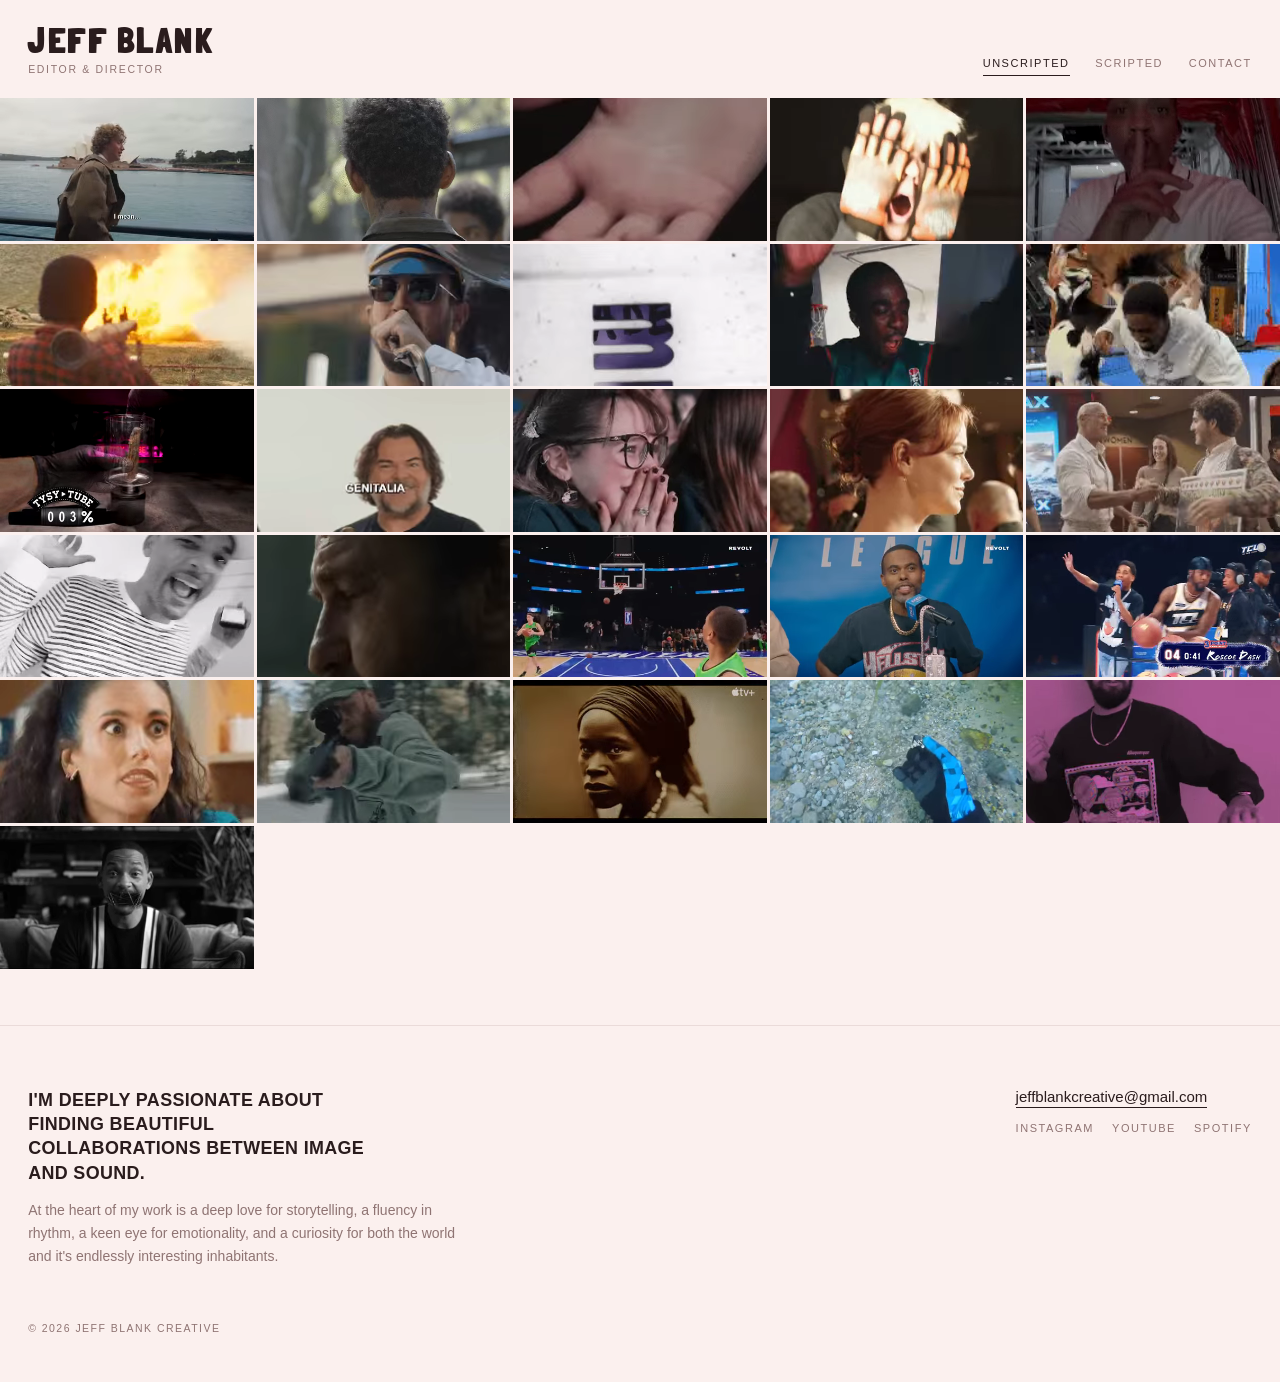
==== commit 0cf3055f: "Add edit: Instagram reel DekU_SUBINq (unscripted)" ====
--- a/index.html
+++ b/index.html
@@ -9,7 +9,7 @@
 <meta property="og:type" content="website">
 <meta name="theme-color" content="#fbf0ee">
 <link rel="preload" href="fonts/LondrinaSolid-Black.woff2" as="font" type="font/woff2" crossorigin>
-<link rel="stylesheet" href="style.css?v=18787c6f">
+<link rel="stylesheet" href="style.css?v=a4b457fb">
 </head>
 <body>
 <header class="top">
@@ -24,7 +24,7 @@
   </nav>
 </header>
 <main>
-  <div class="grid" data-grid="unscripted"><a class="tile has-cap" href="https://www.youtube.com/watch?v=2-A_YL7Y1Cw" target="_blank" rel="noopener" aria-label="Making Emancipation: My Hardest Film Ever" data-id="u01"><video muted loop playsinline webkit-playsinline disablepictureinpicture disableremoteplayback autoplay preload="none" poster="media/u01.jpg" aria-hidden="true"><source data-src="media/u01.webm" type="video/webm"><source data-src="media/u01.mp4" type="video/mp4"></video><span class="cap">Making Emancipation: My Hardest Film Ever</span></a><a class="tile" href="https://www.instagram.com/reel/B4I3T0yhh5S/" target="_blank" rel="noopener" aria-label="Watch" data-id="u02"><video muted loop playsinline webkit-playsinline disablepictureinpicture disableremoteplayback autoplay preload="none" poster="media/u02.jpg" aria-hidden="true"><source data-src="media/u02.webm" type="video/webm"><source data-src="media/u02.mp4" type="video/mp4"></video></a><a class="tile" href="https://www.youtube.com/watch?v=AnNaKKQhbac" target="_blank" rel="noopener" aria-label="Watch" data-id="u03"><video muted loop playsinline webkit-playsinline disablepictureinpicture disableremoteplayback autoplay preload="none" poster="media/u03.jpg" aria-hidden="true"><source data-src="media/u03.webm" type="video/webm"><source data-src="media/u03.mp4" type="video/mp4"></video></a><a class="tile has-cap" href="https://www.youtube.com/watch?v=Kv9A21G_sjU&amp;list=PLtb5OOwnB8RpXuZxRLFR2ZyCjpfyK9dZ7&amp;index=114" target="_blank" rel="noopener" aria-label="How I Lost My Voice Before the World Cup w/ Nicky Jam &amp; Era Estrefi" data-id="u04"><video muted loop playsinline webkit-playsinline disablepictureinpicture disableremoteplayback autoplay preload="none" poster="media/u04.jpg" aria-hidden="true"><source data-src="media/u04.webm" type="video/webm"><source data-src="media/u04.mp4" type="video/mp4"></video><span class="cap">How I Lost My Voice Before the World Cup w/ Nicky Jam &amp; Era Estrefi</span></a><a class="tile" href="https://www.instagram.com/p/DO1HhB-DjF9/" target="_blank" rel="noopener" aria-label="Watch" data-id="u05"><video muted loop playsinline webkit-playsinline disablepictureinpicture disableremoteplayback autoplay preload="none" poster="media/u05.jpg" aria-hidden="true"><source data-src="media/u05.webm" type="video/webm"><source data-src="media/u05.mp4" type="video/mp4"></video></a><a class="tile" href="https://www.instagram.com/p/DV9G8mECc-x/" target="_blank" rel="noopener" aria-label="Watch" data-id="u06"><video muted loop playsinline webkit-playsinline disablepictureinpicture disableremoteplayback autoplay preload="none" poster="media/u06.jpg" aria-hidden="true"><source data-src="media/u06.webm" type="video/webm"><source data-src="media/u06.mp4" type="video/mp4"></video></a><a class="tile has-cap" href="https://www.instagram.com/reel/B9PZW3Th8gr/" target="_blank" rel="noopener" aria-label="&#x27;How Do you Determine a Good Leader?&#x27; starring Will Smith" data-id="u07"><video muted loop playsinline webkit-playsinline disablepictureinpicture disableremoteplayback autoplay preload="none" poster="media/u07.jpg" aria-hidden="true"><source data-src="media/u07.webm" type="video/webm"><source data-src="media/u07.mp4" type="video/mp4"></video><span class="cap">&#x27;How Do you Determine a Good Leader?&#x27; starring Will Smith</span></a><a class="tile" href="https://www.instagram.com/p/DUocY35khji/" target="_blank" rel="noopener" aria-label="Watch" data-id="u08"><video muted loop playsinline webkit-playsinline disablepictureinpicture disableremoteplayback autoplay preload="none" poster="media/u08.jpg" aria-hidden="true"><source data-src="media/u08.webm" type="video/webm"><source data-src="media/u08.mp4" type="video/mp4"></video></a><a class="tile" href="https://www.instagram.com/p/DUoxWSfkhKK/" target="_blank" rel="noopener" aria-label="Watch" data-id="u09"><video muted loop playsinline webkit-playsinline disablepictureinpicture disableremoteplayback autoplay preload="none" poster="media/u09.jpg" aria-hidden="true"><source data-src="media/u09.webm" type="video/webm"><source data-src="media/u09.mp4" type="video/mp4"></video></a><a class="tile" href="https://youtu.be/nLeozX2hUv0?si=CtVdAF0D5OQOm9yX" target="_blank" rel="noopener" aria-label="Watch" data-id="u10"><video muted loop playsinline webkit-playsinline disablepictureinpicture disableremoteplayback autoplay preload="none" poster="media/u10.jpg" aria-hidden="true"><source data-src="media/u10.webm" type="video/webm"><source data-src="media/u10.mp4" type="video/mp4"></video></a><a class="tile" href="https://www.instagram.com/p/DSk_K2KkjDx/" target="_blank" rel="noopener" aria-label="Watch" data-id="u11"><video muted loop playsinline webkit-playsinline disablepictureinpicture disableremoteplayback autoplay preload="none" poster="media/u11.jpg" aria-hidden="true"><source data-src="media/u11.webm" type="video/webm"><source data-src="media/u11.mp4" type="video/mp4"></video></a><a class="tile" href="https://www.instagram.com/p/DWJwUpMFHib/" target="_blank" rel="noopener" aria-label="Watch" data-id="u12"><video muted loop playsinline webkit-playsinline disablepictureinpicture disableremoteplayback autoplay preload="none" poster="media/u12.jpg" aria-hidden="true"><source data-src="media/u12.webm" type="video/webm"><source data-src="media/u12.mp4" type="video/mp4"></video></a><a class="tile" href="https://www.instagram.com/p/DQKmXOEktcs/" target="_blank" rel="noopener" aria-label="Watch" data-id="u13"><video muted loop playsinline webkit-playsinline disablepictureinpicture disableremoteplayback autoplay preload="none" poster="media/u13.jpg" aria-hidden="true"><source data-src="media/u13.webm" type="video/webm"><source data-src="media/u13.mp4" type="video/mp4"></video></a><a class="tile" href="https://youtu.be/paRh_uBdLQ8" target="_blank" rel="noopener" aria-label="Watch" data-id="u14"><video muted loop playsinline webkit-playsinline disablepictureinpicture disableremoteplayback autoplay preload="none" poster="media/u14.jpg" aria-hidden="true"><source data-src="media/u14.webm" type="video/webm"><source data-src="media/u14.mp4" type="video/mp4"></video></a><a class="tile" href="https://www.instagram.com/p/Bmoh6SPHG7W/" target="_blank" rel="noopener" aria-label="Watch" data-id="u15"><video muted loop playsinline webkit-playsinline disablepictureinpicture disableremoteplayback autoplay preload="none" poster="media/u15.jpg" aria-hidden="true"><source data-src="media/u15.webm" type="video/webm"><source data-src="media/u15.mp4" type="video/mp4"></video></a><a class="tile" href="https://www.instagram.com/p/DTdqVzokmnT/" target="_blank" rel="noopener" aria-label="Watch" data-id="u16"><video muted loop playsinline webkit-playsinline disablepictureinpicture disableremoteplayback autoplay preload="none" poster="media/u16.jpg" aria-hidden="true"><source data-src="media/u16.webm" type="video/webm"><source data-src="media/u16.mp4" type="video/mp4"></video></a><a class="tile" href="https://www.youtube.com/watch?v=ayzAenLp0w0&amp;t=2s" target="_blank" rel="noopener" aria-label="Watch" data-id="u17"><video muted loop playsinline webkit-playsinline disablepictureinpicture disableremoteplayback autoplay preload="none" poster="media/u17.jpg" aria-hidden="true"><source data-src="media/u17.webm" type="video/webm"><source data-src="media/u17.mp4" type="video/mp4"></video></a><a class="tile" href="https://www.youtube.com/watch?v=RjTrydWcu5s&amp;t=3s" target="_blank" rel="noopener" aria-label="Watch" data-id="u18"><video muted loop playsinline webkit-playsinline disablepictureinpicture disableremoteplayback autoplay preload="none" poster="media/u18.jpg" aria-hidden="true"><source data-src="media/u18.webm" type="video/webm"><source data-src="media/u18.mp4" type="video/mp4"></video></a><a class="tile" href="https://www.youtube.com/watch?v=unVu4raP6Yk&amp;t=1s" target="_blank" rel="noopener" aria-label="Watch" data-id="u19"><video muted loop playsinline webkit-playsinline disablepictureinpicture disableremoteplayback autoplay preload="none" poster="media/u19.jpg" aria-hidden="true"><source data-src="media/u19.webm" type="video/webm"><source data-src="media/u19.mp4" type="video/mp4"></video></a><a class="tile" href="https://youtu.be/SnJQocFIutY?si=8ZNbfeqbLjeNJR6M" target="_blank" rel="noopener" aria-label="Watch" data-id="u20"><video muted loop playsinline webkit-playsinline disablepictureinpicture disableremoteplayback autoplay preload="none" poster="media/u20.jpg" aria-hidden="true"><source data-src="media/u20.webm" type="video/webm"><source data-src="media/u20.mp4" type="video/mp4"></video></a><a class="tile" href="https://www.youtube.com/watch?v=73qHypEjujg" target="_blank" rel="noopener" aria-label="Watch" data-id="u21"><video muted loop playsinline webkit-playsinline disablepictureinpicture disableremoteplayback autoplay preload="none" poster="media/u21.jpg" aria-hidden="true"><source data-src="media/u21.webm" type="video/webm"><source data-src="media/u21.mp4" type="video/mp4"></video></a><a class="tile" href="https://www.youtube.com/watch?v=bOjJoYge7XQ&amp;t=1s" target="_blank" rel="noopener" aria-label="Watch" data-id="u22"><video muted loop playsinline webkit-playsinline disablepictureinpicture disableremoteplayback autoplay preload="none" poster="media/u22.jpg" aria-hidden="true"><source data-src="media/u22.webm" type="video/webm"><source data-src="media/u22.mp4" type="video/mp4"></video></a><a class="tile" href="https://youtu.be/GlTQt0DP4Zg?si=o7De4N_aaYkKILae" target="_blank" rel="noopener" aria-label="Watch" data-id="u23"><video muted loop playsinline webkit-playsinline disablepictureinpicture disableremoteplayback autoplay preload="none" poster="media/u23.jpg" aria-hidden="true"><source data-src="media/u23.webm" type="video/webm"><source data-src="media/u23.mp4" type="video/mp4"></video></a><a class="tile has-cap" href="https://www.youtube.com/watch?v=p9y-wBMvuJ0" target="_blank" rel="noopener" aria-label="Charles Phillip Gould (documentary short)" data-id="u24"><video muted loop playsinline webkit-playsinline disablepictureinpicture disableremoteplayback autoplay preload="none" poster="media/u24.jpg" aria-hidden="true"><source data-src="media/u24.webm" type="video/webm"><source data-src="media/u24.mp4" type="video/mp4"></video><span class="cap">Charles Phillip Gould (documentary short)</span></a><a class="tile has-cap" href="https://www.youtube.com/watch?v=JfkO0XxAQZo&amp;t=1s" target="_blank" rel="noopener" aria-label="Facing my BIGGEST Fear starring Will Smith (vlog)" data-id="u25"><video muted loop playsinline webkit-playsinline disablepictureinpicture disableremoteplayback autoplay preload="none" poster="media/u25.jpg" aria-hidden="true"><source data-src="media/u25.webm" type="video/webm"><source data-src="media/u25.mp4" type="video/mp4"></video><span class="cap">Facing my BIGGEST Fear starring Will Smith (vlog)</span></a></div>
+  <div class="grid" data-grid="unscripted"><a class="tile" href="https://www.instagram.com/reel/DekU_SUBINq/" target="_blank" rel="noopener" aria-label="Watch" data-id="u261029015455"><video muted loop playsinline webkit-playsinline disablepictureinpicture disableremoteplayback autoplay preload="none" poster="media/u261029015455.jpg" aria-hidden="true"><source data-src="media/u261029015455.webm" type="video/webm"><source data-src="media/u261029015455.mp4" type="video/mp4"></video></a><a class="tile has-cap" href="https://www.youtube.com/watch?v=2-A_YL7Y1Cw" target="_blank" rel="noopener" aria-label="Making Emancipation: My Hardest Film Ever" data-id="u01"><video muted loop playsinline webkit-playsinline disablepictureinpicture disableremoteplayback autoplay preload="none" poster="media/u01.jpg" aria-hidden="true"><source data-src="media/u01.webm" type="video/webm"><source data-src="media/u01.mp4" type="video/mp4"></video><span class="cap">Making Emancipation: My Hardest Film Ever</span></a><a class="tile" href="https://www.instagram.com/reel/B4I3T0yhh5S/" target="_blank" rel="noopener" aria-label="Watch" data-id="u02"><video muted loop playsinline webkit-playsinline disablepictureinpicture disableremoteplayback autoplay preload="none" poster="media/u02.jpg" aria-hidden="true"><source data-src="media/u02.webm" type="video/webm"><source data-src="media/u02.mp4" type="video/mp4"></video></a><a class="tile" href="https://www.youtube.com/watch?v=AnNaKKQhbac" target="_blank" rel="noopener" aria-label="Watch" data-id="u03"><video muted loop playsinline webkit-playsinline disablepictureinpicture disableremoteplayback autoplay preload="none" poster="media/u03.jpg" aria-hidden="true"><source data-src="media/u03.webm" type="video/webm"><source data-src="media/u03.mp4" type="video/mp4"></video></a><a class="tile has-cap" href="https://www.youtube.com/watch?v=Kv9A21G_sjU&amp;list=PLtb5OOwnB8RpXuZxRLFR2ZyCjpfyK9dZ7&amp;index=114" target="_blank" rel="noopener" aria-label="How I Lost My Voice Before the World Cup w/ Nicky Jam &amp; Era Estrefi" data-id="u04"><video muted loop playsinline webkit-playsinline disablepictureinpicture disableremoteplayback autoplay preload="none" poster="media/u04.jpg" aria-hidden="true"><source data-src="media/u04.webm" type="video/webm"><source data-src="media/u04.mp4" type="video/mp4"></video><span class="cap">How I Lost My Voice Before the World Cup w/ Nicky Jam &amp; Era Estrefi</span></a><a class="tile" href="https://www.instagram.com/p/DO1HhB-DjF9/" target="_blank" rel="noopener" aria-label="Watch" data-id="u05"><video muted loop playsinline webkit-playsinline disablepictureinpicture disableremoteplayback autoplay preload="none" poster="media/u05.jpg" aria-hidden="true"><source data-src="media/u05.webm" type="video/webm"><source data-src="media/u05.mp4" type="video/mp4"></video></a><a class="tile" href="https://www.instagram.com/p/DV9G8mECc-x/" target="_blank" rel="noopener" aria-label="Watch" data-id="u06"><video muted loop playsinline webkit-playsinline disablepictureinpicture disableremoteplayback autoplay preload="none" poster="media/u06.jpg" aria-hidden="true"><source data-src="media/u06.webm" type="video/webm"><source data-src="media/u06.mp4" type="video/mp4"></video></a><a class="tile has-cap" href="https://www.instagram.com/reel/B9PZW3Th8gr/" target="_blank" rel="noopener" aria-label="&#x27;How Do you Determine a Good Leader?&#x27; starring Will Smith" data-id="u07"><video muted loop playsinline webkit-playsinline disablepictureinpicture disableremoteplayback autoplay preload="none" poster="media/u07.jpg" aria-hidden="true"><source data-src="media/u07.webm" type="video/webm"><source data-src="media/u07.mp4" type="video/mp4"></video><span class="cap">&#x27;How Do you Determine a Good Leader?&#x27; starring Will Smith</span></a><a class="tile" href="https://www.instagram.com/p/DUocY35khji/" target="_blank" rel="noopener" aria-label="Watch" data-id="u08"><video muted loop playsinline webkit-playsinline disablepictureinpicture disableremoteplayback autoplay preload="none" poster="media/u08.jpg" aria-hidden="true"><source data-src="media/u08.webm" type="video/webm"><source data-src="media/u08.mp4" type="video/mp4"></video></a><a class="tile" href="https://www.instagram.com/p/DUoxWSfkhKK/" target="_blank" rel="noopener" aria-label="Watch" data-id="u09"><video muted loop playsinline webkit-playsinline disablepictureinpicture disableremoteplayback autoplay preload="none" poster="media/u09.jpg" aria-hidden="true"><source data-src="media/u09.webm" type="video/webm"><source data-src="media/u09.mp4" type="video/mp4"></video></a><a class="tile" href="https://youtu.be/nLeozX2hUv0?si=CtVdAF0D5OQOm9yX" target="_blank" rel="noopener" aria-label="Watch" data-id="u10"><video muted loop playsinline webkit-playsinline disablepictureinpicture disableremoteplayback autoplay preload="none" poster="media/u10.jpg" aria-hidden="true"><source data-src="media/u10.webm" type="video/webm"><source data-src="media/u10.mp4" type="video/mp4"></video></a><a class="tile" href="https://www.instagram.com/p/DSk_K2KkjDx/" target="_blank" rel="noopener" aria-label="Watch" data-id="u11"><video muted loop playsinline webkit-playsinline disablepictureinpicture disableremoteplayback autoplay preload="none" poster="media/u11.jpg" aria-hidden="true"><source data-src="media/u11.webm" type="video/webm"><source data-src="media/u11.mp4" type="video/mp4"></video></a><a class="tile" href="https://www.instagram.com/p/DWJwUpMFHib/" target="_blank" rel="noopener" aria-label="Watch" data-id="u12"><video muted loop playsinline webkit-playsinline disablepictureinpicture disableremoteplayback autoplay preload="none" poster="media/u12.jpg" aria-hidden="true"><source data-src="media/u12.webm" type="video/webm"><source data-src="media/u12.mp4" type="video/mp4"></video></a><a class="tile" href="https://www.instagram.com/p/DQKmXOEktcs/" target="_blank" rel="noopener" aria-label="Watch" data-id="u13"><video muted loop playsinline webkit-playsinline disablepictureinpicture disableremoteplayback autoplay preload="none" poster="media/u13.jpg" aria-hidden="true"><source data-src="media/u13.webm" type="video/webm"><source data-src="media/u13.mp4" type="video/mp4"></video></a><a class="tile" href="https://youtu.be/paRh_uBdLQ8" target="_blank" rel="noopener" aria-label="Watch" data-id="u14"><video muted loop playsinline webkit-playsinline disablepictureinpicture disableremoteplayback autoplay preload="none" poster="media/u14.jpg" aria-hidden="true"><source data-src="media/u14.webm" type="video/webm"><source data-src="media/u14.mp4" type="video/mp4"></video></a><a class="tile" href="https://www.instagram.com/p/Bmoh6SPHG7W/" target="_blank" rel="noopener" aria-label="Watch" data-id="u15"><video muted loop playsinline webkit-playsinline disablepictureinpicture disableremoteplayback autoplay preload="none" poster="media/u15.jpg" aria-hidden="true"><source data-src="media/u15.webm" type="video/webm"><source data-src="media/u15.mp4" type="video/mp4"></video></a><a class="tile" href="https://www.instagram.com/p/DTdqVzokmnT/" target="_blank" rel="noopener" aria-label="Watch" data-id="u16"><video muted loop playsinline webkit-playsinline disablepictureinpicture disableremoteplayback autoplay preload="none" poster="media/u16.jpg" aria-hidden="true"><source data-src="media/u16.webm" type="video/webm"><source data-src="media/u16.mp4" type="video/mp4"></video></a><a class="tile" href="https://www.youtube.com/watch?v=ayzAenLp0w0&amp;t=2s" target="_blank" rel="noopener" aria-label="Watch" data-id="u17"><video muted loop playsinline webkit-playsinline disablepictureinpicture disableremoteplayback autoplay preload="none" poster="media/u17.jpg" aria-hidden="true"><source data-src="media/u17.webm" type="video/webm"><source data-src="media/u17.mp4" type="video/mp4"></video></a><a class="tile" href="https://www.youtube.com/watch?v=RjTrydWcu5s&amp;t=3s" target="_blank" rel="noopener" aria-label="Watch" data-id="u18"><video muted loop playsinline webkit-playsinline disablepictureinpicture disableremoteplayback autoplay preload="none" poster="media/u18.jpg" aria-hidden="true"><source data-src="media/u18.webm" type="video/webm"><source data-src="media/u18.mp4" type="video/mp4"></video></a><a class="tile" href="https://www.youtube.com/watch?v=unVu4raP6Yk&amp;t=1s" target="_blank" rel="noopener" aria-label="Watch" data-id="u19"><video muted loop playsinline webkit-playsinline disablepictureinpicture disableremoteplayback autoplay preload="none" poster="media/u19.jpg" aria-hidden="true"><source data-src="media/u19.webm" type="video/webm"><source data-src="media/u19.mp4" type="video/mp4"></video></a><a class="tile" href="https://youtu.be/SnJQocFIutY?si=8ZNbfeqbLjeNJR6M" target="_blank" rel="noopener" aria-label="Watch" data-id="u20"><video muted loop playsinline webkit-playsinline disablepictureinpicture disableremoteplayback autoplay preload="none" poster="media/u20.jpg" aria-hidden="true"><source data-src="media/u20.webm" type="video/webm"><source data-src="media/u20.mp4" type="video/mp4"></video></a><a class="tile" href="https://www.youtube.com/watch?v=73qHypEjujg" target="_blank" rel="noopener" aria-label="Watch" data-id="u21"><video muted loop playsinline webkit-playsinline disablepictureinpicture disableremoteplayback autoplay preload="none" poster="media/u21.jpg" aria-hidden="true"><source data-src="media/u21.webm" type="video/webm"><source data-src="media/u21.mp4" type="video/mp4"></video></a><a class="tile" href="https://www.youtube.com/watch?v=bOjJoYge7XQ&amp;t=1s" target="_blank" rel="noopener" aria-label="Watch" data-id="u22"><video muted loop playsinline webkit-playsinline disablepictureinpicture disableremoteplayback autoplay preload="none" poster="media/u22.jpg" aria-hidden="true"><source data-src="media/u22.webm" type="video/webm"><source data-src="media/u22.mp4" type="video/mp4"></video></a><a class="tile" href="https://youtu.be/GlTQt0DP4Zg?si=o7De4N_aaYkKILae" target="_blank" rel="noopener" aria-label="Watch" data-id="u23"><video muted loop playsinline webkit-playsinline disablepictureinpicture disableremoteplayback autoplay preload="none" poster="media/u23.jpg" aria-hidden="true"><source data-src="media/u23.webm" type="video/webm"><source data-src="media/u23.mp4" type="video/mp4"></video></a><a class="tile has-cap" href="https://www.youtube.com/watch?v=p9y-wBMvuJ0" target="_blank" rel="noopener" aria-label="Charles Phillip Gould (documentary short)" data-id="u24"><video muted loop playsinline webkit-playsinline disablepictureinpicture disableremoteplayback autoplay preload="none" poster="media/u24.jpg" aria-hidden="true"><source data-src="media/u24.webm" type="video/webm"><source data-src="media/u24.mp4" type="video/mp4"></video><span class="cap">Charles Phillip Gould (documentary short)</span></a><a class="tile has-cap" href="https://www.youtube.com/watch?v=JfkO0XxAQZo&amp;t=1s" target="_blank" rel="noopener" aria-label="Facing my BIGGEST Fear starring Will Smith (vlog)" data-id="u25"><video muted loop playsinline webkit-playsinline disablepictureinpicture disableremoteplayback autoplay preload="none" poster="media/u25.jpg" aria-hidden="true"><source data-src="media/u25.webm" type="video/webm"><source data-src="media/u25.mp4" type="video/mp4"></video><span class="cap">Facing my BIGGEST Fear starring Will Smith (vlog)</span></a></div>
   <div class="grid" data-grid="scripted" hidden><a class="tile has-cap" href="https://www.youtube.com/watch?v=rw-Q9d6g9ZY" target="_blank" rel="noopener" aria-label="Squirt: Dreamride" data-id="s01"><video muted loop playsinline webkit-playsinline disablepictureinpicture disableremoteplayback autoplay preload="none" poster="media/s01.jpg" aria-hidden="true"><source data-src="media/s01.webm" type="video/webm"><source data-src="media/s01.mp4" type="video/mp4"></video><span class="cap">Squirt: Dreamride</span></a><a class="tile has-cap" href="https://www.youtube.com/watch?v=CA0AxNluqK8" target="_blank" rel="noopener" aria-label="I BAWL (not a short film about crying)" data-id="s02"><video muted loop playsinline webkit-playsinline disablepictureinpicture disableremoteplayback autoplay preload="none" poster="media/s02.jpg" aria-hidden="true"><source data-src="media/s02.webm" type="video/webm"><source data-src="media/s02.mp4" type="video/mp4"></video><span class="tag">Edit + Score</span><span class="cap">I BAWL (not a short film about crying)</span></a><a class="tile has-cap" href="https://www.youtube.com/watch?v=GuzfZ8xvj6E" target="_blank" rel="noopener" aria-label="Squirt: Poolside" data-id="s03"><video muted loop playsinline webkit-playsinline disablepictureinpicture disableremoteplayback autoplay preload="none" poster="media/s03.jpg" aria-hidden="true"><source data-src="media/s03.webm" type="video/webm"><source data-src="media/s03.mp4" type="video/mp4"></video><span class="cap">Squirt: Poolside</span></a><a class="tile has-cap" href="https://www.youtube.com/watch?v=LIIya7a-hvI&amp;t=1s" target="_blank" rel="noopener" aria-label="SHMEGEGGE. (short film)" data-id="s04"><video muted loop playsinline webkit-playsinline disablepictureinpicture disableremoteplayback autoplay preload="none" poster="media/s04.jpg" aria-hidden="true"><source data-src="media/s04.webm" type="video/webm"><source data-src="media/s04.mp4" type="video/mp4"></video><span class="tag">Edit + Score</span><span class="cap">SHMEGEGGE. (short film)</span></a><a class="tile has-cap" href="https://www.youtube.com/watch?v=3Ua30SvtqmI" target="_blank" rel="noopener" aria-label="Smith Optics: Daydream" data-id="s05"><video muted loop playsinline webkit-playsinline disablepictureinpicture disableremoteplayback autoplay preload="none" poster="media/s05.jpg" aria-hidden="true"><source data-src="media/s05.webm" type="video/webm"><source data-src="media/s05.mp4" type="video/mp4"></video><span class="cap">Smith Optics: Daydream</span></a><a class="tile" href="https://youtu.be/kgHrT9krk5M" target="_blank" rel="noopener" aria-label="Watch" data-id="s06"><video muted loop playsinline webkit-playsinline disablepictureinpicture disableremoteplayback autoplay preload="none" poster="media/s06.jpg" aria-hidden="true"><source data-src="media/s06.webm" type="video/webm"><source data-src="media/s06.mp4" type="video/mp4"></video></a><a class="tile" href="https://www.instagram.com/p/ChSi1AWpTeM/" target="_blank" rel="noopener" aria-label="Watch" data-id="s07"><img src="media/s07.jpg" alt="" loading="lazy" decoding="async"><span class="tag">Edit + Score</span></a><a class="tile" href="https://youtu.be/YraYXjVExMc" target="_blank" rel="noopener" aria-label="Watch" data-id="s08"><video muted loop playsinline webkit-playsinline disablepictureinpicture disableremoteplayback autoplay preload="none" poster="media/s08.jpg" aria-hidden="true"><source data-src="media/s08.webm" type="video/webm"><source data-src="media/s08.mp4" type="video/mp4"></video></a><a class="tile has-cap" href="https://www.youtube.com/watch?v=pv_0V9Mv0dM&amp;t=8s" target="_blank" rel="noopener" aria-label="The Art of Prep (branded short film)" data-id="s09"><video muted loop playsinline webkit-playsinline disablepictureinpicture disableremoteplayback autoplay preload="none" poster="media/s09.jpg" aria-hidden="true"><source data-src="media/s09.webm" type="video/webm"><source data-src="media/s09.mp4" type="video/mp4"></video><span class="tag">Edit + Score</span><span class="cap">The Art of Prep (branded short film)</span></a><a class="tile has-cap" href="https://www.instagram.com/reel/BmlpTKsHVqK/" target="_blank" rel="noopener" aria-label="Peter and the Funk by BlueJ (music video)" data-id="s10"><video muted loop playsinline webkit-playsinline disablepictureinpicture disableremoteplayback autoplay preload="none" poster="media/s10.jpg" aria-hidden="true"><source data-src="media/s10.webm" type="video/webm"><source data-src="media/s10.mp4" type="video/mp4"></video><span class="tag">Edit + Score</span><span class="cap">Peter and the Funk by BlueJ (music video)</span></a><a class="tile" href="https://youtu.be/uYcfiIE6FiM" target="_blank" rel="noopener" aria-label="Watch" data-id="s11"><video muted loop playsinline webkit-playsinline disablepictureinpicture disableremoteplayback autoplay preload="none" poster="media/s11.jpg" aria-hidden="true"><source data-src="media/s11.webm" type="video/webm"><source data-src="media/s11.mp4" type="video/mp4"></video></a><a class="tile" href="https://youtu.be/YNR8qXUP_1Q" target="_blank" rel="noopener" aria-label="Watch" data-id="s12"><video muted loop playsinline webkit-playsinline disablepictureinpicture disableremoteplayback autoplay preload="none" poster="media/s12.jpg" aria-hidden="true"><source data-src="media/s12.webm" type="video/webm"><source data-src="media/s12.mp4" type="video/mp4"></video></a><div class="tile has-cap static" data-id="s13"><video muted loop playsinline webkit-playsinline disablepictureinpicture disableremoteplayback autoplay preload="none" poster="media/s13.jpg" aria-hidden="true"><source data-src="media/s13.webm" type="video/webm"><source data-src="media/s13.mp4" type="video/mp4"></video><span class="cap">Chameleon Flowers</span></div><a class="tile has-cap" href="https://www.youtube.com/watch?v=XpyR10mCCZU" target="_blank" rel="noopener" aria-label="Creedance and Tash (short film)" data-id="s14"><video muted loop playsinline webkit-playsinline disablepictureinpicture disableremoteplayback autoplay preload="none" poster="media/s14.jpg" aria-hidden="true"><source data-src="media/s14.webm" type="video/webm"><source data-src="media/s14.mp4" type="video/mp4"></video><span class="tag">Edit + Score</span><span class="cap">Creedance and Tash (short film)</span></a><a class="tile has-cap" href="https://www.youtube.com/watch?v=63C1jN7jtIQ" target="_blank" rel="noopener" aria-label="Nook by Jeff Blank (AI-generated music video)" data-id="s15"><video muted loop playsinline webkit-playsinline disablepictureinpicture disableremoteplayback autoplay preload="none" poster="media/s15.jpg" aria-hidden="true"><source data-src="media/s15.webm" type="video/webm"><source data-src="media/s15.mp4" type="video/mp4"></video><span class="tag">Edit + Score</span><span class="cap">Nook by Jeff Blank (AI-generated music video)</span></a><a class="tile" href="https://www.youtube.com/watch?v=-eqO65XMXZw" target="_blank" rel="noopener" aria-label="Watch" data-id="s16"><video muted loop playsinline webkit-playsinline disablepictureinpicture disableremoteplayback autoplay preload="none" poster="media/s16.jpg" aria-hidden="true"><source data-src="media/s16.webm" type="video/webm"><source data-src="media/s16.mp4" type="video/mp4"></video><span class="tag">Edit + Score</span></a><a class="tile has-cap" href="https://www.youtube.com/watch?v=3-fi6hzLe4c" target="_blank" rel="noopener" aria-label="Blueberry by Jeff Blank (AI-generated music video)" data-id="s17"><video muted loop playsinline webkit-playsinline disablepictureinpicture disableremoteplayback autoplay preload="none" poster="media/s17.jpg" aria-hidden="true"><source data-src="media/s17.webm" type="video/webm"><source data-src="media/s17.mp4" type="video/mp4"></video><span class="tag">Edit + Score</span><span class="cap">Blueberry by Jeff Blank (AI-generated music video)</span></a><a class="tile has-cap" href="https://www.youtube.com/watch?v=z1RvQUYAB2U" target="_blank" rel="noopener" aria-label="Years From Now by Jeff Blank (music video)" data-id="s18"><video muted loop playsinline webkit-playsinline disablepictureinpicture disableremoteplayback autoplay preload="none" poster="media/s18.jpg" aria-hidden="true"><source data-src="media/s18.webm" type="video/webm"><source data-src="media/s18.mp4" type="video/mp4"></video><span class="tag">Edit + Score</span><span class="cap">Years From Now by Jeff Blank (music video)</span></a><a class="tile has-cap" href="https://www.youtube.com/watch?v=xN3tHHOmW2U" target="_blank" rel="noopener" aria-label="Moon Sweet Moon by Jeff Blank (music video)" data-id="s19"><video muted loop playsinline webkit-playsinline disablepictureinpicture disableremoteplayback autoplay preload="none" poster="media/s19.jpg" aria-hidden="true"><source data-src="media/s19.webm" type="video/webm"><source data-src="media/s19.mp4" type="video/mp4"></video><span class="tag">Edit + Score</span><span class="cap">Moon Sweet Moon by Jeff Blank (music video)</span></a><a class="tile has-cap" href="https://www.youtube.com/watch?v=uTPz66Xk_Go" target="_blank" rel="noopener" aria-label="massage into skin until thoroughly absorbed (music video)" data-id="s20"><video muted loop playsinline webkit-playsinline disablepictureinpicture disableremoteplayback autoplay preload="none" poster="media/s20.jpg" aria-hidden="true"><source data-src="media/s20.webm" type="video/webm"><source data-src="media/s20.mp4" type="video/mp4"></video><span class="tag">Edit + Score</span><span class="cap">massage into skin until thoroughly absorbed (music video)</span></a><a class="tile has-cap" href="https://www.youtube.com/watch?v=mnvtwq2rSns" target="_blank" rel="noopener" aria-label="Heart of the Tree (AI-generated music video)" data-id="s21"><video muted loop playsinline webkit-playsinline disablepictureinpicture disableremoteplayback autoplay preload="none" poster="media/s21.jpg" aria-hidden="true"><source data-src="media/s21.webm" type="video/webm"><source data-src="media/s21.mp4" type="video/mp4"></video><span class="tag">Edit + Score</span><span class="cap">Heart of the Tree (AI-generated music video)</span></a><a class="tile" href="media/full/s22.mp4" data-full="media/full/s22.mp4" data-title="" aria-label="Watch" data-id="s22"><video muted loop playsinline webkit-playsinline disablepictureinpicture disableremoteplayback autoplay preload="none" poster="media/s22.jpg" aria-hidden="true"><source data-src="media/s22.webm" type="video/webm"><source data-src="media/s22.mp4" type="video/mp4"></video><span class="tag">Edit + Score</span></a><a class="tile" href="https://www.instagram.com/p/CAGKGQTJjE_/" target="_blank" rel="noopener" aria-label="Watch" data-id="s23"><video muted loop playsinline webkit-playsinline disablepictureinpicture disableremoteplayback autoplay preload="none" poster="media/s23.jpg" aria-hidden="true"><source data-src="media/s23.webm" type="video/webm"><source data-src="media/s23.mp4" type="video/mp4"></video><span class="tag">Edit + Score</span></a><a class="tile has-cap" href="media/full/s24.mp4" data-full="media/full/s24.mp4" data-title="DrippleDrapple by BlueJ (music video short)" aria-label="DrippleDrapple by BlueJ (music video short)" data-id="s24"><video muted loop playsinline webkit-playsinline disablepictureinpicture disableremoteplayback autoplay preload="none" poster="media/s24.jpg" aria-hidden="true"><source data-src="media/s24.webm" type="video/webm"><source data-src="media/s24.mp4" type="video/mp4"></video><span class="tag">Edit + Score</span><span class="cap">DrippleDrapple by BlueJ (music video short)</span></a><a class="tile has-cap" href="media/full/c10.mp4" data-full="media/full/c10.mp4" data-title="Shmeggege Promo for Social" aria-label="Shmeggege Promo for Social" data-id="c10"><video muted loop playsinline webkit-playsinline disablepictureinpicture disableremoteplayback autoplay preload="none" poster="media/c10.jpg" aria-hidden="true"><source data-src="media/c10.webm" type="video/webm"><source data-src="media/c10.mp4" type="video/mp4"></video><span class="tag">Edit + Score</span><span class="cap">Shmeggege Promo for Social</span></a><a class="tile tall" href="media/full/c13.mp4" data-full="media/full/c13.mp4" data-title="" aria-label="Watch" data-id="c13"><video muted loop playsinline webkit-playsinline disablepictureinpicture disableremoteplayback autoplay preload="none" poster="media/c13.jpg" aria-hidden="true"><source data-src="media/c13.webm" type="video/webm"><source data-src="media/c13.mp4" type="video/mp4"></video><span class="tag">Edit + Score</span></a><a class="tile" href="media/full/c19.mp4" data-full="media/full/c19.mp4" data-title="" aria-label="Watch" data-id="c19"><video muted loop playsinline webkit-playsinline disablepictureinpicture disableremoteplayback autoplay preload="none" poster="media/c19.jpg" aria-hidden="true"><source data-src="media/c19.webm" type="video/webm"><source data-src="media/c19.mp4" type="video/mp4"></video><span class="tag">Edit + Score</span></a><a class="tile" href="https://vimeo.com/203542341" target="_blank" rel="noopener" aria-label="Watch" data-id="c20"><img src="media/c20.jpg" alt="" loading="lazy" decoding="async"><span class="tag">Edit + Score</span></a><div class="tile static" data-id="c21"><video muted loop playsinline webkit-playsinline disablepictureinpicture disableremoteplayback autoplay preload="none" poster="media/c21.jpg" aria-hidden="true"><source data-src="media/c21.webm" type="video/webm"><source data-src="media/c21.mp4" type="video/mp4"></video><span class="tag">Edit + Score</span></div><a class="tile" href="https://vimeo.com/163895311" target="_blank" rel="noopener" aria-label="Watch" data-id="c22"><img src="media/c22.jpg" alt="" loading="lazy" decoding="async"><span class="tag">Edit + Score</span></a></div>
   <section class="ranpost" id="ranpost" hidden>
     <h2 class="ranpost-h">Ran post for…</h2>
@@ -48,6 +48,6 @@
   <p class="lb-title"></p>
 </dialog>
 <script>window.__SITE__={"showRanPost": false, "defaultTab": "unscripted"};</script>
-<script src="app.js?v=18787c6f" defer></script>
+<script src="app.js?v=a4b457fb" defer></script>
 </body>
 </html>
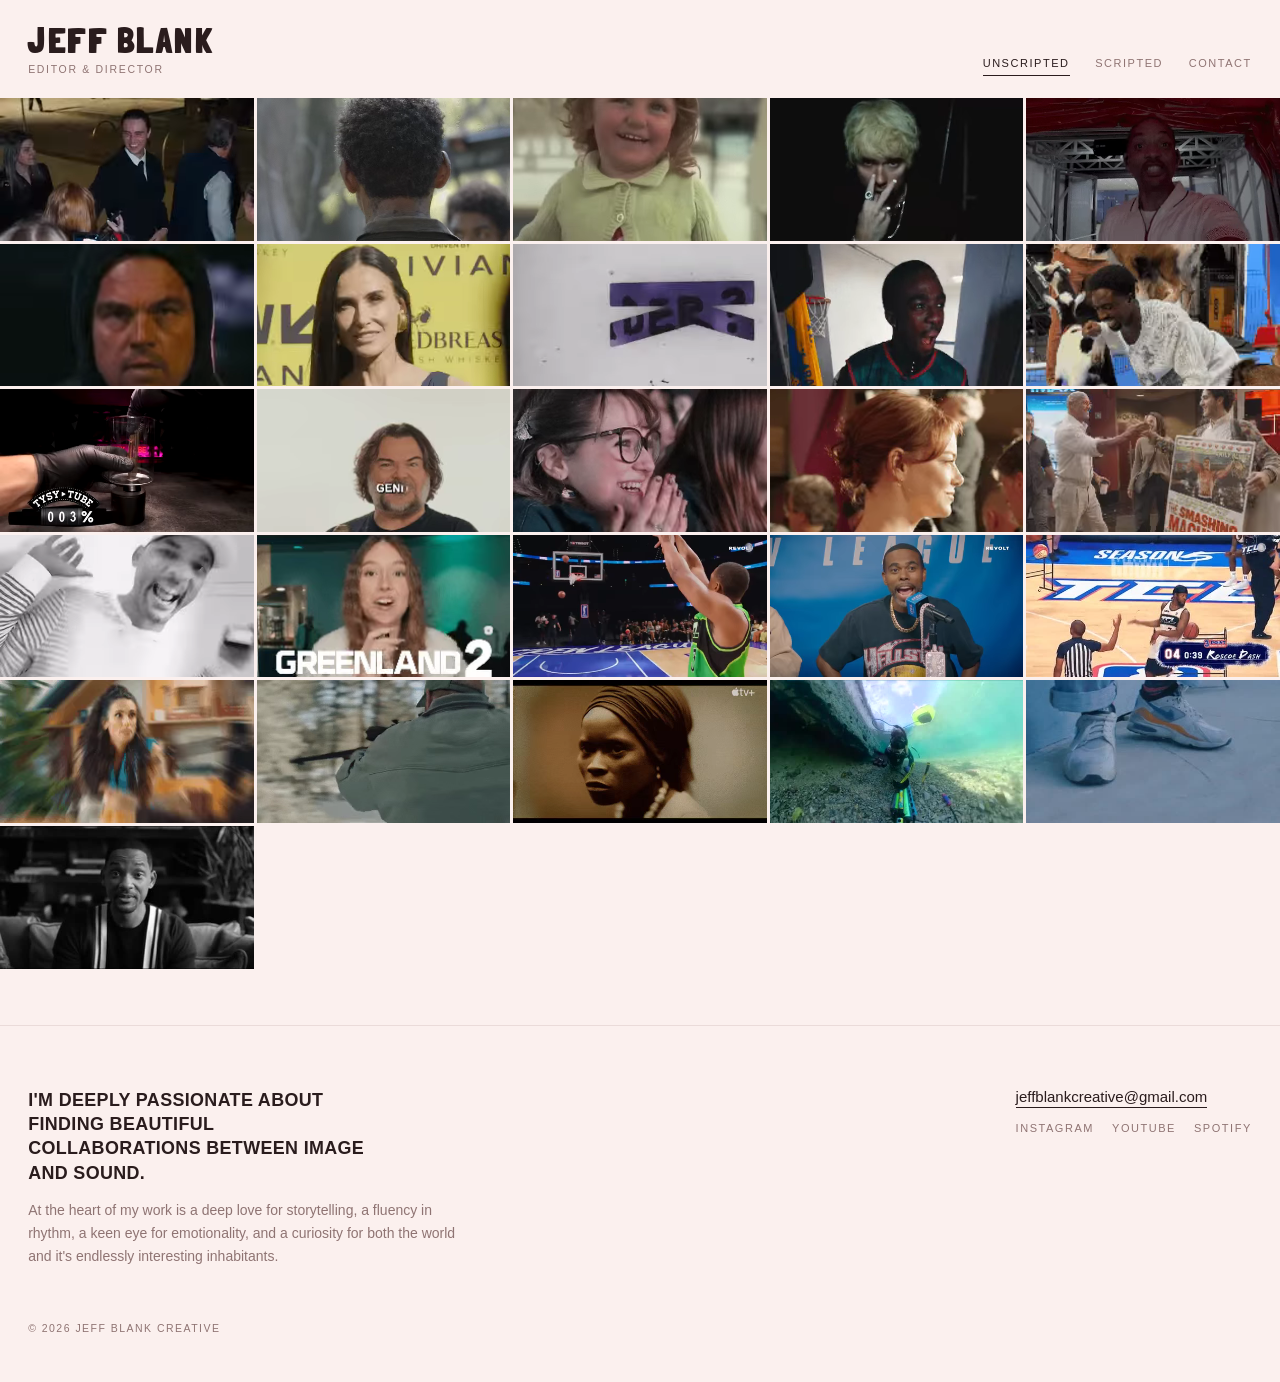
==== commit 244f47c1: "MP4 first for iPhone autoplay" ====
--- a/index.html
+++ b/index.html
@@ -24,8 +24,8 @@
   </nav>
 </header>
 <main>
-  <div class="grid" data-grid="unscripted"><a class="tile" href="https://www.instagram.com/reel/DekU_SUBINq/" target="_blank" rel="noopener" aria-label="Watch" data-id="u261029015455"><video muted loop playsinline webkit-playsinline disablepictureinpicture disableremoteplayback autoplay preload="none" poster="media/u261029015455.jpg" aria-hidden="true"><source data-src="media/u261029015455.webm" type="video/webm"><source data-src="media/u261029015455.mp4" type="video/mp4"></video></a><a class="tile has-cap" href="https://www.youtube.com/watch?v=2-A_YL7Y1Cw" target="_blank" rel="noopener" aria-label="Making Emancipation: My Hardest Film Ever" data-id="u01"><video muted loop playsinline webkit-playsinline disablepictureinpicture disableremoteplayback autoplay preload="none" poster="media/u01.jpg" aria-hidden="true"><source data-src="media/u01.webm" type="video/webm"><source data-src="media/u01.mp4" type="video/mp4"></video><span class="cap">Making Emancipation: My Hardest Film Ever</span></a><a class="tile" href="https://www.instagram.com/reel/B4I3T0yhh5S/" target="_blank" rel="noopener" aria-label="Watch" data-id="u02"><video muted loop playsinline webkit-playsinline disablepictureinpicture disableremoteplayback autoplay preload="none" poster="media/u02.jpg" aria-hidden="true"><source data-src="media/u02.webm" type="video/webm"><source data-src="media/u02.mp4" type="video/mp4"></video></a><a class="tile" href="https://www.youtube.com/watch?v=AnNaKKQhbac" target="_blank" rel="noopener" aria-label="Watch" data-id="u03"><video muted loop playsinline webkit-playsinline disablepictureinpicture disableremoteplayback autoplay preload="none" poster="media/u03.jpg" aria-hidden="true"><source data-src="media/u03.webm" type="video/webm"><source data-src="media/u03.mp4" type="video/mp4"></video></a><a class="tile has-cap" href="https://www.youtube.com/watch?v=Kv9A21G_sjU&amp;list=PLtb5OOwnB8RpXuZxRLFR2ZyCjpfyK9dZ7&amp;index=114" target="_blank" rel="noopener" aria-label="How I Lost My Voice Before the World Cup w/ Nicky Jam &amp; Era Estrefi" data-id="u04"><video muted loop playsinline webkit-playsinline disablepictureinpicture disableremoteplayback autoplay preload="none" poster="media/u04.jpg" aria-hidden="true"><source data-src="media/u04.webm" type="video/webm"><source data-src="media/u04.mp4" type="video/mp4"></video><span class="cap">How I Lost My Voice Before the World Cup w/ Nicky Jam &amp; Era Estrefi</span></a><a class="tile" href="https://www.instagram.com/p/DO1HhB-DjF9/" target="_blank" rel="noopener" aria-label="Watch" data-id="u05"><video muted loop playsinline webkit-playsinline disablepictureinpicture disableremoteplayback autoplay preload="none" poster="media/u05.jpg" aria-hidden="true"><source data-src="media/u05.webm" type="video/webm"><source data-src="media/u05.mp4" type="video/mp4"></video></a><a class="tile" href="https://www.instagram.com/p/DV9G8mECc-x/" target="_blank" rel="noopener" aria-label="Watch" data-id="u06"><video muted loop playsinline webkit-playsinline disablepictureinpicture disableremoteplayback autoplay preload="none" poster="media/u06.jpg" aria-hidden="true"><source data-src="media/u06.webm" type="video/webm"><source data-src="media/u06.mp4" type="video/mp4"></video></a><a class="tile has-cap" href="https://www.instagram.com/reel/B9PZW3Th8gr/" target="_blank" rel="noopener" aria-label="&#x27;How Do you Determine a Good Leader?&#x27; starring Will Smith" data-id="u07"><video muted loop playsinline webkit-playsinline disablepictureinpicture disableremoteplayback autoplay preload="none" poster="media/u07.jpg" aria-hidden="true"><source data-src="media/u07.webm" type="video/webm"><source data-src="media/u07.mp4" type="video/mp4"></video><span class="cap">&#x27;How Do you Determine a Good Leader?&#x27; starring Will Smith</span></a><a class="tile" href="https://www.instagram.com/p/DUocY35khji/" target="_blank" rel="noopener" aria-label="Watch" data-id="u08"><video muted loop playsinline webkit-playsinline disablepictureinpicture disableremoteplayback autoplay preload="none" poster="media/u08.jpg" aria-hidden="true"><source data-src="media/u08.webm" type="video/webm"><source data-src="media/u08.mp4" type="video/mp4"></video></a><a class="tile" href="https://www.instagram.com/p/DUoxWSfkhKK/" target="_blank" rel="noopener" aria-label="Watch" data-id="u09"><video muted loop playsinline webkit-playsinline disablepictureinpicture disableremoteplayback autoplay preload="none" poster="media/u09.jpg" aria-hidden="true"><source data-src="media/u09.webm" type="video/webm"><source data-src="media/u09.mp4" type="video/mp4"></video></a><a class="tile" href="https://youtu.be/nLeozX2hUv0?si=CtVdAF0D5OQOm9yX" target="_blank" rel="noopener" aria-label="Watch" data-id="u10"><video muted loop playsinline webkit-playsinline disablepictureinpicture disableremoteplayback autoplay preload="none" poster="media/u10.jpg" aria-hidden="true"><source data-src="media/u10.webm" type="video/webm"><source data-src="media/u10.mp4" type="video/mp4"></video></a><a class="tile" href="https://www.instagram.com/p/DSk_K2KkjDx/" target="_blank" rel="noopener" aria-label="Watch" data-id="u11"><video muted loop playsinline webkit-playsinline disablepictureinpicture disableremoteplayback autoplay preload="none" poster="media/u11.jpg" aria-hidden="true"><source data-src="media/u11.webm" type="video/webm"><source data-src="media/u11.mp4" type="video/mp4"></video></a><a class="tile" href="https://www.instagram.com/p/DWJwUpMFHib/" target="_blank" rel="noopener" aria-label="Watch" data-id="u12"><video muted loop playsinline webkit-playsinline disablepictureinpicture disableremoteplayback autoplay preload="none" poster="media/u12.jpg" aria-hidden="true"><source data-src="media/u12.webm" type="video/webm"><source data-src="media/u12.mp4" type="video/mp4"></video></a><a class="tile" href="https://www.instagram.com/p/DQKmXOEktcs/" target="_blank" rel="noopener" aria-label="Watch" data-id="u13"><video muted loop playsinline webkit-playsinline disablepictureinpicture disableremoteplayback autoplay preload="none" poster="media/u13.jpg" aria-hidden="true"><source data-src="media/u13.webm" type="video/webm"><source data-src="media/u13.mp4" type="video/mp4"></video></a><a class="tile" href="https://youtu.be/paRh_uBdLQ8" target="_blank" rel="noopener" aria-label="Watch" data-id="u14"><video muted loop playsinline webkit-playsinline disablepictureinpicture disableremoteplayback autoplay preload="none" poster="media/u14.jpg" aria-hidden="true"><source data-src="media/u14.webm" type="video/webm"><source data-src="media/u14.mp4" type="video/mp4"></video></a><a class="tile" href="https://www.instagram.com/p/Bmoh6SPHG7W/" target="_blank" rel="noopener" aria-label="Watch" data-id="u15"><video muted loop playsinline webkit-playsinline disablepictureinpicture disableremoteplayback autoplay preload="none" poster="media/u15.jpg" aria-hidden="true"><source data-src="media/u15.webm" type="video/webm"><source data-src="media/u15.mp4" type="video/mp4"></video></a><a class="tile" href="https://www.instagram.com/p/DTdqVzokmnT/" target="_blank" rel="noopener" aria-label="Watch" data-id="u16"><video muted loop playsinline webkit-playsinline disablepictureinpicture disableremoteplayback autoplay preload="none" poster="media/u16.jpg" aria-hidden="true"><source data-src="media/u16.webm" type="video/webm"><source data-src="media/u16.mp4" type="video/mp4"></video></a><a class="tile" href="https://www.youtube.com/watch?v=ayzAenLp0w0&amp;t=2s" target="_blank" rel="noopener" aria-label="Watch" data-id="u17"><video muted loop playsinline webkit-playsinline disablepictureinpicture disableremoteplayback autoplay preload="none" poster="media/u17.jpg" aria-hidden="true"><source data-src="media/u17.webm" type="video/webm"><source data-src="media/u17.mp4" type="video/mp4"></video></a><a class="tile" href="https://www.youtube.com/watch?v=RjTrydWcu5s&amp;t=3s" target="_blank" rel="noopener" aria-label="Watch" data-id="u18"><video muted loop playsinline webkit-playsinline disablepictureinpicture disableremoteplayback autoplay preload="none" poster="media/u18.jpg" aria-hidden="true"><source data-src="media/u18.webm" type="video/webm"><source data-src="media/u18.mp4" type="video/mp4"></video></a><a class="tile" href="https://www.youtube.com/watch?v=unVu4raP6Yk&amp;t=1s" target="_blank" rel="noopener" aria-label="Watch" data-id="u19"><video muted loop playsinline webkit-playsinline disablepictureinpicture disableremoteplayback autoplay preload="none" poster="media/u19.jpg" aria-hidden="true"><source data-src="media/u19.webm" type="video/webm"><source data-src="media/u19.mp4" type="video/mp4"></video></a><a class="tile" href="https://youtu.be/SnJQocFIutY?si=8ZNbfeqbLjeNJR6M" target="_blank" rel="noopener" aria-label="Watch" data-id="u20"><video muted loop playsinline webkit-playsinline disablepictureinpicture disableremoteplayback autoplay preload="none" poster="media/u20.jpg" aria-hidden="true"><source data-src="media/u20.webm" type="video/webm"><source data-src="media/u20.mp4" type="video/mp4"></video></a><a class="tile" href="https://www.youtube.com/watch?v=73qHypEjujg" target="_blank" rel="noopener" aria-label="Watch" data-id="u21"><video muted loop playsinline webkit-playsinline disablepictureinpicture disableremoteplayback autoplay preload="none" poster="media/u21.jpg" aria-hidden="true"><source data-src="media/u21.webm" type="video/webm"><source data-src="media/u21.mp4" type="video/mp4"></video></a><a class="tile" href="https://www.youtube.com/watch?v=bOjJoYge7XQ&amp;t=1s" target="_blank" rel="noopener" aria-label="Watch" data-id="u22"><video muted loop playsinline webkit-playsinline disablepictureinpicture disableremoteplayback autoplay preload="none" poster="media/u22.jpg" aria-hidden="true"><source data-src="media/u22.webm" type="video/webm"><source data-src="media/u22.mp4" type="video/mp4"></video></a><a class="tile" href="https://youtu.be/GlTQt0DP4Zg?si=o7De4N_aaYkKILae" target="_blank" rel="noopener" aria-label="Watch" data-id="u23"><video muted loop playsinline webkit-playsinline disablepictureinpicture disableremoteplayback autoplay preload="none" poster="media/u23.jpg" aria-hidden="true"><source data-src="media/u23.webm" type="video/webm"><source data-src="media/u23.mp4" type="video/mp4"></video></a><a class="tile has-cap" href="https://www.youtube.com/watch?v=p9y-wBMvuJ0" target="_blank" rel="noopener" aria-label="Charles Phillip Gould (documentary short)" data-id="u24"><video muted loop playsinline webkit-playsinline disablepictureinpicture disableremoteplayback autoplay preload="none" poster="media/u24.jpg" aria-hidden="true"><source data-src="media/u24.webm" type="video/webm"><source data-src="media/u24.mp4" type="video/mp4"></video><span class="cap">Charles Phillip Gould (documentary short)</span></a><a class="tile has-cap" href="https://www.youtube.com/watch?v=JfkO0XxAQZo&amp;t=1s" target="_blank" rel="noopener" aria-label="Facing my BIGGEST Fear starring Will Smith (vlog)" data-id="u25"><video muted loop playsinline webkit-playsinline disablepictureinpicture disableremoteplayback autoplay preload="none" poster="media/u25.jpg" aria-hidden="true"><source data-src="media/u25.webm" type="video/webm"><source data-src="media/u25.mp4" type="video/mp4"></video><span class="cap">Facing my BIGGEST Fear starring Will Smith (vlog)</span></a></div>
-  <div class="grid" data-grid="scripted" hidden><a class="tile has-cap" href="https://www.youtube.com/watch?v=rw-Q9d6g9ZY" target="_blank" rel="noopener" aria-label="Squirt: Dreamride" data-id="s01"><video muted loop playsinline webkit-playsinline disablepictureinpicture disableremoteplayback autoplay preload="none" poster="media/s01.jpg" aria-hidden="true"><source data-src="media/s01.webm" type="video/webm"><source data-src="media/s01.mp4" type="video/mp4"></video><span class="cap">Squirt: Dreamride</span></a><a class="tile has-cap" href="https://www.youtube.com/watch?v=CA0AxNluqK8" target="_blank" rel="noopener" aria-label="I BAWL (not a short film about crying)" data-id="s02"><video muted loop playsinline webkit-playsinline disablepictureinpicture disableremoteplayback autoplay preload="none" poster="media/s02.jpg" aria-hidden="true"><source data-src="media/s02.webm" type="video/webm"><source data-src="media/s02.mp4" type="video/mp4"></video><span class="tag">Edit + Score</span><span class="cap">I BAWL (not a short film about crying)</span></a><a class="tile has-cap" href="https://www.youtube.com/watch?v=GuzfZ8xvj6E" target="_blank" rel="noopener" aria-label="Squirt: Poolside" data-id="s03"><video muted loop playsinline webkit-playsinline disablepictureinpicture disableremoteplayback autoplay preload="none" poster="media/s03.jpg" aria-hidden="true"><source data-src="media/s03.webm" type="video/webm"><source data-src="media/s03.mp4" type="video/mp4"></video><span class="cap">Squirt: Poolside</span></a><a class="tile has-cap" href="https://www.youtube.com/watch?v=LIIya7a-hvI&amp;t=1s" target="_blank" rel="noopener" aria-label="SHMEGEGGE. (short film)" data-id="s04"><video muted loop playsinline webkit-playsinline disablepictureinpicture disableremoteplayback autoplay preload="none" poster="media/s04.jpg" aria-hidden="true"><source data-src="media/s04.webm" type="video/webm"><source data-src="media/s04.mp4" type="video/mp4"></video><span class="tag">Edit + Score</span><span class="cap">SHMEGEGGE. (short film)</span></a><a class="tile has-cap" href="https://www.youtube.com/watch?v=3Ua30SvtqmI" target="_blank" rel="noopener" aria-label="Smith Optics: Daydream" data-id="s05"><video muted loop playsinline webkit-playsinline disablepictureinpicture disableremoteplayback autoplay preload="none" poster="media/s05.jpg" aria-hidden="true"><source data-src="media/s05.webm" type="video/webm"><source data-src="media/s05.mp4" type="video/mp4"></video><span class="cap">Smith Optics: Daydream</span></a><a class="tile" href="https://youtu.be/kgHrT9krk5M" target="_blank" rel="noopener" aria-label="Watch" data-id="s06"><video muted loop playsinline webkit-playsinline disablepictureinpicture disableremoteplayback autoplay preload="none" poster="media/s06.jpg" aria-hidden="true"><source data-src="media/s06.webm" type="video/webm"><source data-src="media/s06.mp4" type="video/mp4"></video></a><a class="tile" href="https://www.instagram.com/p/ChSi1AWpTeM/" target="_blank" rel="noopener" aria-label="Watch" data-id="s07"><img src="media/s07.jpg" alt="" loading="lazy" decoding="async"><span class="tag">Edit + Score</span></a><a class="tile" href="https://youtu.be/YraYXjVExMc" target="_blank" rel="noopener" aria-label="Watch" data-id="s08"><video muted loop playsinline webkit-playsinline disablepictureinpicture disableremoteplayback autoplay preload="none" poster="media/s08.jpg" aria-hidden="true"><source data-src="media/s08.webm" type="video/webm"><source data-src="media/s08.mp4" type="video/mp4"></video></a><a class="tile has-cap" href="https://www.youtube.com/watch?v=pv_0V9Mv0dM&amp;t=8s" target="_blank" rel="noopener" aria-label="The Art of Prep (branded short film)" data-id="s09"><video muted loop playsinline webkit-playsinline disablepictureinpicture disableremoteplayback autoplay preload="none" poster="media/s09.jpg" aria-hidden="true"><source data-src="media/s09.webm" type="video/webm"><source data-src="media/s09.mp4" type="video/mp4"></video><span class="tag">Edit + Score</span><span class="cap">The Art of Prep (branded short film)</span></a><a class="tile has-cap" href="https://www.instagram.com/reel/BmlpTKsHVqK/" target="_blank" rel="noopener" aria-label="Peter and the Funk by BlueJ (music video)" data-id="s10"><video muted loop playsinline webkit-playsinline disablepictureinpicture disableremoteplayback autoplay preload="none" poster="media/s10.jpg" aria-hidden="true"><source data-src="media/s10.webm" type="video/webm"><source data-src="media/s10.mp4" type="video/mp4"></video><span class="tag">Edit + Score</span><span class="cap">Peter and the Funk by BlueJ (music video)</span></a><a class="tile" href="https://youtu.be/uYcfiIE6FiM" target="_blank" rel="noopener" aria-label="Watch" data-id="s11"><video muted loop playsinline webkit-playsinline disablepictureinpicture disableremoteplayback autoplay preload="none" poster="media/s11.jpg" aria-hidden="true"><source data-src="media/s11.webm" type="video/webm"><source data-src="media/s11.mp4" type="video/mp4"></video></a><a class="tile" href="https://youtu.be/YNR8qXUP_1Q" target="_blank" rel="noopener" aria-label="Watch" data-id="s12"><video muted loop playsinline webkit-playsinline disablepictureinpicture disableremoteplayback autoplay preload="none" poster="media/s12.jpg" aria-hidden="true"><source data-src="media/s12.webm" type="video/webm"><source data-src="media/s12.mp4" type="video/mp4"></video></a><div class="tile has-cap static" data-id="s13"><video muted loop playsinline webkit-playsinline disablepictureinpicture disableremoteplayback autoplay preload="none" poster="media/s13.jpg" aria-hidden="true"><source data-src="media/s13.webm" type="video/webm"><source data-src="media/s13.mp4" type="video/mp4"></video><span class="cap">Chameleon Flowers</span></div><a class="tile has-cap" href="https://www.youtube.com/watch?v=XpyR10mCCZU" target="_blank" rel="noopener" aria-label="Creedance and Tash (short film)" data-id="s14"><video muted loop playsinline webkit-playsinline disablepictureinpicture disableremoteplayback autoplay preload="none" poster="media/s14.jpg" aria-hidden="true"><source data-src="media/s14.webm" type="video/webm"><source data-src="media/s14.mp4" type="video/mp4"></video><span class="tag">Edit + Score</span><span class="cap">Creedance and Tash (short film)</span></a><a class="tile has-cap" href="https://www.youtube.com/watch?v=63C1jN7jtIQ" target="_blank" rel="noopener" aria-label="Nook by Jeff Blank (AI-generated music video)" data-id="s15"><video muted loop playsinline webkit-playsinline disablepictureinpicture disableremoteplayback autoplay preload="none" poster="media/s15.jpg" aria-hidden="true"><source data-src="media/s15.webm" type="video/webm"><source data-src="media/s15.mp4" type="video/mp4"></video><span class="tag">Edit + Score</span><span class="cap">Nook by Jeff Blank (AI-generated music video)</span></a><a class="tile" href="https://www.youtube.com/watch?v=-eqO65XMXZw" target="_blank" rel="noopener" aria-label="Watch" data-id="s16"><video muted loop playsinline webkit-playsinline disablepictureinpicture disableremoteplayback autoplay preload="none" poster="media/s16.jpg" aria-hidden="true"><source data-src="media/s16.webm" type="video/webm"><source data-src="media/s16.mp4" type="video/mp4"></video><span class="tag">Edit + Score</span></a><a class="tile has-cap" href="https://www.youtube.com/watch?v=3-fi6hzLe4c" target="_blank" rel="noopener" aria-label="Blueberry by Jeff Blank (AI-generated music video)" data-id="s17"><video muted loop playsinline webkit-playsinline disablepictureinpicture disableremoteplayback autoplay preload="none" poster="media/s17.jpg" aria-hidden="true"><source data-src="media/s17.webm" type="video/webm"><source data-src="media/s17.mp4" type="video/mp4"></video><span class="tag">Edit + Score</span><span class="cap">Blueberry by Jeff Blank (AI-generated music video)</span></a><a class="tile has-cap" href="https://www.youtube.com/watch?v=z1RvQUYAB2U" target="_blank" rel="noopener" aria-label="Years From Now by Jeff Blank (music video)" data-id="s18"><video muted loop playsinline webkit-playsinline disablepictureinpicture disableremoteplayback autoplay preload="none" poster="media/s18.jpg" aria-hidden="true"><source data-src="media/s18.webm" type="video/webm"><source data-src="media/s18.mp4" type="video/mp4"></video><span class="tag">Edit + Score</span><span class="cap">Years From Now by Jeff Blank (music video)</span></a><a class="tile has-cap" href="https://www.youtube.com/watch?v=xN3tHHOmW2U" target="_blank" rel="noopener" aria-label="Moon Sweet Moon by Jeff Blank (music video)" data-id="s19"><video muted loop playsinline webkit-playsinline disablepictureinpicture disableremoteplayback autoplay preload="none" poster="media/s19.jpg" aria-hidden="true"><source data-src="media/s19.webm" type="video/webm"><source data-src="media/s19.mp4" type="video/mp4"></video><span class="tag">Edit + Score</span><span class="cap">Moon Sweet Moon by Jeff Blank (music video)</span></a><a class="tile has-cap" href="https://www.youtube.com/watch?v=uTPz66Xk_Go" target="_blank" rel="noopener" aria-label="massage into skin until thoroughly absorbed (music video)" data-id="s20"><video muted loop playsinline webkit-playsinline disablepictureinpicture disableremoteplayback autoplay preload="none" poster="media/s20.jpg" aria-hidden="true"><source data-src="media/s20.webm" type="video/webm"><source data-src="media/s20.mp4" type="video/mp4"></video><span class="tag">Edit + Score</span><span class="cap">massage into skin until thoroughly absorbed (music video)</span></a><a class="tile has-cap" href="https://www.youtube.com/watch?v=mnvtwq2rSns" target="_blank" rel="noopener" aria-label="Heart of the Tree (AI-generated music video)" data-id="s21"><video muted loop playsinline webkit-playsinline disablepictureinpicture disableremoteplayback autoplay preload="none" poster="media/s21.jpg" aria-hidden="true"><source data-src="media/s21.webm" type="video/webm"><source data-src="media/s21.mp4" type="video/mp4"></video><span class="tag">Edit + Score</span><span class="cap">Heart of the Tree (AI-generated music video)</span></a><a class="tile" href="media/full/s22.mp4" data-full="media/full/s22.mp4" data-title="" aria-label="Watch" data-id="s22"><video muted loop playsinline webkit-playsinline disablepictureinpicture disableremoteplayback autoplay preload="none" poster="media/s22.jpg" aria-hidden="true"><source data-src="media/s22.webm" type="video/webm"><source data-src="media/s22.mp4" type="video/mp4"></video><span class="tag">Edit + Score</span></a><a class="tile" href="https://www.instagram.com/p/CAGKGQTJjE_/" target="_blank" rel="noopener" aria-label="Watch" data-id="s23"><video muted loop playsinline webkit-playsinline disablepictureinpicture disableremoteplayback autoplay preload="none" poster="media/s23.jpg" aria-hidden="true"><source data-src="media/s23.webm" type="video/webm"><source data-src="media/s23.mp4" type="video/mp4"></video><span class="tag">Edit + Score</span></a><a class="tile has-cap" href="media/full/s24.mp4" data-full="media/full/s24.mp4" data-title="DrippleDrapple by BlueJ (music video short)" aria-label="DrippleDrapple by BlueJ (music video short)" data-id="s24"><video muted loop playsinline webkit-playsinline disablepictureinpicture disableremoteplayback autoplay preload="none" poster="media/s24.jpg" aria-hidden="true"><source data-src="media/s24.webm" type="video/webm"><source data-src="media/s24.mp4" type="video/mp4"></video><span class="tag">Edit + Score</span><span class="cap">DrippleDrapple by BlueJ (music video short)</span></a><a class="tile has-cap" href="media/full/c10.mp4" data-full="media/full/c10.mp4" data-title="Shmeggege Promo for Social" aria-label="Shmeggege Promo for Social" data-id="c10"><video muted loop playsinline webkit-playsinline disablepictureinpicture disableremoteplayback autoplay preload="none" poster="media/c10.jpg" aria-hidden="true"><source data-src="media/c10.webm" type="video/webm"><source data-src="media/c10.mp4" type="video/mp4"></video><span class="tag">Edit + Score</span><span class="cap">Shmeggege Promo for Social</span></a><a class="tile tall" href="media/full/c13.mp4" data-full="media/full/c13.mp4" data-title="" aria-label="Watch" data-id="c13"><video muted loop playsinline webkit-playsinline disablepictureinpicture disableremoteplayback autoplay preload="none" poster="media/c13.jpg" aria-hidden="true"><source data-src="media/c13.webm" type="video/webm"><source data-src="media/c13.mp4" type="video/mp4"></video><span class="tag">Edit + Score</span></a><a class="tile" href="media/full/c19.mp4" data-full="media/full/c19.mp4" data-title="" aria-label="Watch" data-id="c19"><video muted loop playsinline webkit-playsinline disablepictureinpicture disableremoteplayback autoplay preload="none" poster="media/c19.jpg" aria-hidden="true"><source data-src="media/c19.webm" type="video/webm"><source data-src="media/c19.mp4" type="video/mp4"></video><span class="tag">Edit + Score</span></a><a class="tile" href="https://vimeo.com/203542341" target="_blank" rel="noopener" aria-label="Watch" data-id="c20"><img src="media/c20.jpg" alt="" loading="lazy" decoding="async"><span class="tag">Edit + Score</span></a><div class="tile static" data-id="c21"><video muted loop playsinline webkit-playsinline disablepictureinpicture disableremoteplayback autoplay preload="none" poster="media/c21.jpg" aria-hidden="true"><source data-src="media/c21.webm" type="video/webm"><source data-src="media/c21.mp4" type="video/mp4"></video><span class="tag">Edit + Score</span></div><a class="tile" href="https://vimeo.com/163895311" target="_blank" rel="noopener" aria-label="Watch" data-id="c22"><img src="media/c22.jpg" alt="" loading="lazy" decoding="async"><span class="tag">Edit + Score</span></a></div>
+  <div class="grid" data-grid="unscripted"><a class="tile" href="https://www.instagram.com/reel/DekU_SUBINq/" target="_blank" rel="noopener" aria-label="Watch" data-id="u261029015455"><video muted loop playsinline webkit-playsinline disablepictureinpicture disableremoteplayback autoplay preload="none" poster="media/u261029015455.jpg" aria-hidden="true"><source data-src="media/u261029015455.mp4" type="video/mp4"><source data-src="media/u261029015455.webm" type="video/webm"></video></a><a class="tile has-cap" href="https://www.youtube.com/watch?v=2-A_YL7Y1Cw" target="_blank" rel="noopener" aria-label="Making Emancipation: My Hardest Film Ever" data-id="u01"><video muted loop playsinline webkit-playsinline disablepictureinpicture disableremoteplayback autoplay preload="none" poster="media/u01.jpg" aria-hidden="true"><source data-src="media/u01.mp4" type="video/mp4"><source data-src="media/u01.webm" type="video/webm"></video><span class="cap">Making Emancipation: My Hardest Film Ever</span></a><a class="tile" href="https://www.instagram.com/reel/B4I3T0yhh5S/" target="_blank" rel="noopener" aria-label="Watch" data-id="u02"><video muted loop playsinline webkit-playsinline disablepictureinpicture disableremoteplayback autoplay preload="none" poster="media/u02.jpg" aria-hidden="true"><source data-src="media/u02.mp4" type="video/mp4"><source data-src="media/u02.webm" type="video/webm"></video></a><a class="tile" href="https://www.youtube.com/watch?v=AnNaKKQhbac" target="_blank" rel="noopener" aria-label="Watch" data-id="u03"><video muted loop playsinline webkit-playsinline disablepictureinpicture disableremoteplayback autoplay preload="none" poster="media/u03.jpg" aria-hidden="true"><source data-src="media/u03.mp4" type="video/mp4"><source data-src="media/u03.webm" type="video/webm"></video></a><a class="tile has-cap" href="https://www.youtube.com/watch?v=Kv9A21G_sjU&amp;list=PLtb5OOwnB8RpXuZxRLFR2ZyCjpfyK9dZ7&amp;index=114" target="_blank" rel="noopener" aria-label="How I Lost My Voice Before the World Cup w/ Nicky Jam &amp; Era Estrefi" data-id="u04"><video muted loop playsinline webkit-playsinline disablepictureinpicture disableremoteplayback autoplay preload="none" poster="media/u04.jpg" aria-hidden="true"><source data-src="media/u04.mp4" type="video/mp4"><source data-src="media/u04.webm" type="video/webm"></video><span class="cap">How I Lost My Voice Before the World Cup w/ Nicky Jam &amp; Era Estrefi</span></a><a class="tile" href="https://www.instagram.com/p/DO1HhB-DjF9/" target="_blank" rel="noopener" aria-label="Watch" data-id="u05"><video muted loop playsinline webkit-playsinline disablepictureinpicture disableremoteplayback autoplay preload="none" poster="media/u05.jpg" aria-hidden="true"><source data-src="media/u05.mp4" type="video/mp4"><source data-src="media/u05.webm" type="video/webm"></video></a><a class="tile" href="https://www.instagram.com/p/DV9G8mECc-x/" target="_blank" rel="noopener" aria-label="Watch" data-id="u06"><video muted loop playsinline webkit-playsinline disablepictureinpicture disableremoteplayback autoplay preload="none" poster="media/u06.jpg" aria-hidden="true"><source data-src="media/u06.mp4" type="video/mp4"><source data-src="media/u06.webm" type="video/webm"></video></a><a class="tile has-cap" href="https://www.instagram.com/reel/B9PZW3Th8gr/" target="_blank" rel="noopener" aria-label="&#x27;How Do you Determine a Good Leader?&#x27; starring Will Smith" data-id="u07"><video muted loop playsinline webkit-playsinline disablepictureinpicture disableremoteplayback autoplay preload="none" poster="media/u07.jpg" aria-hidden="true"><source data-src="media/u07.mp4" type="video/mp4"><source data-src="media/u07.webm" type="video/webm"></video><span class="cap">&#x27;How Do you Determine a Good Leader?&#x27; starring Will Smith</span></a><a class="tile" href="https://www.instagram.com/p/DUocY35khji/" target="_blank" rel="noopener" aria-label="Watch" data-id="u08"><video muted loop playsinline webkit-playsinline disablepictureinpicture disableremoteplayback autoplay preload="none" poster="media/u08.jpg" aria-hidden="true"><source data-src="media/u08.mp4" type="video/mp4"><source data-src="media/u08.webm" type="video/webm"></video></a><a class="tile" href="https://www.instagram.com/p/DUoxWSfkhKK/" target="_blank" rel="noopener" aria-label="Watch" data-id="u09"><video muted loop playsinline webkit-playsinline disablepictureinpicture disableremoteplayback autoplay preload="none" poster="media/u09.jpg" aria-hidden="true"><source data-src="media/u09.mp4" type="video/mp4"><source data-src="media/u09.webm" type="video/webm"></video></a><a class="tile" href="https://youtu.be/nLeozX2hUv0?si=CtVdAF0D5OQOm9yX" target="_blank" rel="noopener" aria-label="Watch" data-id="u10"><video muted loop playsinline webkit-playsinline disablepictureinpicture disableremoteplayback autoplay preload="none" poster="media/u10.jpg" aria-hidden="true"><source data-src="media/u10.mp4" type="video/mp4"><source data-src="media/u10.webm" type="video/webm"></video></a><a class="tile" href="https://www.instagram.com/p/DSk_K2KkjDx/" target="_blank" rel="noopener" aria-label="Watch" data-id="u11"><video muted loop playsinline webkit-playsinline disablepictureinpicture disableremoteplayback autoplay preload="none" poster="media/u11.jpg" aria-hidden="true"><source data-src="media/u11.mp4" type="video/mp4"><source data-src="media/u11.webm" type="video/webm"></video></a><a class="tile" href="https://www.instagram.com/p/DWJwUpMFHib/" target="_blank" rel="noopener" aria-label="Watch" data-id="u12"><video muted loop playsinline webkit-playsinline disablepictureinpicture disableremoteplayback autoplay preload="none" poster="media/u12.jpg" aria-hidden="true"><source data-src="media/u12.mp4" type="video/mp4"><source data-src="media/u12.webm" type="video/webm"></video></a><a class="tile" href="https://www.instagram.com/p/DQKmXOEktcs/" target="_blank" rel="noopener" aria-label="Watch" data-id="u13"><video muted loop playsinline webkit-playsinline disablepictureinpicture disableremoteplayback autoplay preload="none" poster="media/u13.jpg" aria-hidden="true"><source data-src="media/u13.mp4" type="video/mp4"><source data-src="media/u13.webm" type="video/webm"></video></a><a class="tile" href="https://youtu.be/paRh_uBdLQ8" target="_blank" rel="noopener" aria-label="Watch" data-id="u14"><video muted loop playsinline webkit-playsinline disablepictureinpicture disableremoteplayback autoplay preload="none" poster="media/u14.jpg" aria-hidden="true"><source data-src="media/u14.mp4" type="video/mp4"><source data-src="media/u14.webm" type="video/webm"></video></a><a class="tile" href="https://www.instagram.com/p/Bmoh6SPHG7W/" target="_blank" rel="noopener" aria-label="Watch" data-id="u15"><video muted loop playsinline webkit-playsinline disablepictureinpicture disableremoteplayback autoplay preload="none" poster="media/u15.jpg" aria-hidden="true"><source data-src="media/u15.mp4" type="video/mp4"><source data-src="media/u15.webm" type="video/webm"></video></a><a class="tile" href="https://www.instagram.com/p/DTdqVzokmnT/" target="_blank" rel="noopener" aria-label="Watch" data-id="u16"><video muted loop playsinline webkit-playsinline disablepictureinpicture disableremoteplayback autoplay preload="none" poster="media/u16.jpg" aria-hidden="true"><source data-src="media/u16.mp4" type="video/mp4"><source data-src="media/u16.webm" type="video/webm"></video></a><a class="tile" href="https://www.youtube.com/watch?v=ayzAenLp0w0&amp;t=2s" target="_blank" rel="noopener" aria-label="Watch" data-id="u17"><video muted loop playsinline webkit-playsinline disablepictureinpicture disableremoteplayback autoplay preload="none" poster="media/u17.jpg" aria-hidden="true"><source data-src="media/u17.mp4" type="video/mp4"><source data-src="media/u17.webm" type="video/webm"></video></a><a class="tile" href="https://www.youtube.com/watch?v=RjTrydWcu5s&amp;t=3s" target="_blank" rel="noopener" aria-label="Watch" data-id="u18"><video muted loop playsinline webkit-playsinline disablepictureinpicture disableremoteplayback autoplay preload="none" poster="media/u18.jpg" aria-hidden="true"><source data-src="media/u18.mp4" type="video/mp4"><source data-src="media/u18.webm" type="video/webm"></video></a><a class="tile" href="https://www.youtube.com/watch?v=unVu4raP6Yk&amp;t=1s" target="_blank" rel="noopener" aria-label="Watch" data-id="u19"><video muted loop playsinline webkit-playsinline disablepictureinpicture disableremoteplayback autoplay preload="none" poster="media/u19.jpg" aria-hidden="true"><source data-src="media/u19.mp4" type="video/mp4"><source data-src="media/u19.webm" type="video/webm"></video></a><a class="tile" href="https://youtu.be/SnJQocFIutY?si=8ZNbfeqbLjeNJR6M" target="_blank" rel="noopener" aria-label="Watch" data-id="u20"><video muted loop playsinline webkit-playsinline disablepictureinpicture disableremoteplayback autoplay preload="none" poster="media/u20.jpg" aria-hidden="true"><source data-src="media/u20.mp4" type="video/mp4"><source data-src="media/u20.webm" type="video/webm"></video></a><a class="tile" href="https://www.youtube.com/watch?v=73qHypEjujg" target="_blank" rel="noopener" aria-label="Watch" data-id="u21"><video muted loop playsinline webkit-playsinline disablepictureinpicture disableremoteplayback autoplay preload="none" poster="media/u21.jpg" aria-hidden="true"><source data-src="media/u21.mp4" type="video/mp4"><source data-src="media/u21.webm" type="video/webm"></video></a><a class="tile" href="https://www.youtube.com/watch?v=bOjJoYge7XQ&amp;t=1s" target="_blank" rel="noopener" aria-label="Watch" data-id="u22"><video muted loop playsinline webkit-playsinline disablepictureinpicture disableremoteplayback autoplay preload="none" poster="media/u22.jpg" aria-hidden="true"><source data-src="media/u22.mp4" type="video/mp4"><source data-src="media/u22.webm" type="video/webm"></video></a><a class="tile" href="https://youtu.be/GlTQt0DP4Zg?si=o7De4N_aaYkKILae" target="_blank" rel="noopener" aria-label="Watch" data-id="u23"><video muted loop playsinline webkit-playsinline disablepictureinpicture disableremoteplayback autoplay preload="none" poster="media/u23.jpg" aria-hidden="true"><source data-src="media/u23.mp4" type="video/mp4"><source data-src="media/u23.webm" type="video/webm"></video></a><a class="tile has-cap" href="https://www.youtube.com/watch?v=p9y-wBMvuJ0" target="_blank" rel="noopener" aria-label="Charles Phillip Gould (documentary short)" data-id="u24"><video muted loop playsinline webkit-playsinline disablepictureinpicture disableremoteplayback autoplay preload="none" poster="media/u24.jpg" aria-hidden="true"><source data-src="media/u24.mp4" type="video/mp4"><source data-src="media/u24.webm" type="video/webm"></video><span class="cap">Charles Phillip Gould (documentary short)</span></a><a class="tile has-cap" href="https://www.youtube.com/watch?v=JfkO0XxAQZo&amp;t=1s" target="_blank" rel="noopener" aria-label="Facing my BIGGEST Fear starring Will Smith (vlog)" data-id="u25"><video muted loop playsinline webkit-playsinline disablepictureinpicture disableremoteplayback autoplay preload="none" poster="media/u25.jpg" aria-hidden="true"><source data-src="media/u25.mp4" type="video/mp4"><source data-src="media/u25.webm" type="video/webm"></video><span class="cap">Facing my BIGGEST Fear starring Will Smith (vlog)</span></a></div>
+  <div class="grid" data-grid="scripted" hidden><a class="tile has-cap" href="https://www.youtube.com/watch?v=rw-Q9d6g9ZY" target="_blank" rel="noopener" aria-label="Squirt: Dreamride" data-id="s01"><video muted loop playsinline webkit-playsinline disablepictureinpicture disableremoteplayback autoplay preload="none" poster="media/s01.jpg" aria-hidden="true"><source data-src="media/s01.mp4" type="video/mp4"><source data-src="media/s01.webm" type="video/webm"></video><span class="cap">Squirt: Dreamride</span></a><a class="tile has-cap" href="https://www.youtube.com/watch?v=CA0AxNluqK8" target="_blank" rel="noopener" aria-label="I BAWL (not a short film about crying)" data-id="s02"><video muted loop playsinline webkit-playsinline disablepictureinpicture disableremoteplayback autoplay preload="none" poster="media/s02.jpg" aria-hidden="true"><source data-src="media/s02.mp4" type="video/mp4"><source data-src="media/s02.webm" type="video/webm"></video><span class="tag">Edit + Score</span><span class="cap">I BAWL (not a short film about crying)</span></a><a class="tile has-cap" href="https://www.youtube.com/watch?v=GuzfZ8xvj6E" target="_blank" rel="noopener" aria-label="Squirt: Poolside" data-id="s03"><video muted loop playsinline webkit-playsinline disablepictureinpicture disableremoteplayback autoplay preload="none" poster="media/s03.jpg" aria-hidden="true"><source data-src="media/s03.mp4" type="video/mp4"><source data-src="media/s03.webm" type="video/webm"></video><span class="cap">Squirt: Poolside</span></a><a class="tile has-cap" href="https://www.youtube.com/watch?v=LIIya7a-hvI&amp;t=1s" target="_blank" rel="noopener" aria-label="SHMEGEGGE. (short film)" data-id="s04"><video muted loop playsinline webkit-playsinline disablepictureinpicture disableremoteplayback autoplay preload="none" poster="media/s04.jpg" aria-hidden="true"><source data-src="media/s04.mp4" type="video/mp4"><source data-src="media/s04.webm" type="video/webm"></video><span class="tag">Edit + Score</span><span class="cap">SHMEGEGGE. (short film)</span></a><a class="tile has-cap" href="https://www.youtube.com/watch?v=3Ua30SvtqmI" target="_blank" rel="noopener" aria-label="Smith Optics: Daydream" data-id="s05"><video muted loop playsinline webkit-playsinline disablepictureinpicture disableremoteplayback autoplay preload="none" poster="media/s05.jpg" aria-hidden="true"><source data-src="media/s05.mp4" type="video/mp4"><source data-src="media/s05.webm" type="video/webm"></video><span class="cap">Smith Optics: Daydream</span></a><a class="tile" href="https://youtu.be/kgHrT9krk5M" target="_blank" rel="noopener" aria-label="Watch" data-id="s06"><video muted loop playsinline webkit-playsinline disablepictureinpicture disableremoteplayback autoplay preload="none" poster="media/s06.jpg" aria-hidden="true"><source data-src="media/s06.mp4" type="video/mp4"><source data-src="media/s06.webm" type="video/webm"></video></a><a class="tile" href="https://www.instagram.com/p/ChSi1AWpTeM/" target="_blank" rel="noopener" aria-label="Watch" data-id="s07"><img src="media/s07.jpg" alt="" loading="lazy" decoding="async"><span class="tag">Edit + Score</span></a><a class="tile" href="https://youtu.be/YraYXjVExMc" target="_blank" rel="noopener" aria-label="Watch" data-id="s08"><video muted loop playsinline webkit-playsinline disablepictureinpicture disableremoteplayback autoplay preload="none" poster="media/s08.jpg" aria-hidden="true"><source data-src="media/s08.mp4" type="video/mp4"><source data-src="media/s08.webm" type="video/webm"></video></a><a class="tile has-cap" href="https://www.youtube.com/watch?v=pv_0V9Mv0dM&amp;t=8s" target="_blank" rel="noopener" aria-label="The Art of Prep (branded short film)" data-id="s09"><video muted loop playsinline webkit-playsinline disablepictureinpicture disableremoteplayback autoplay preload="none" poster="media/s09.jpg" aria-hidden="true"><source data-src="media/s09.mp4" type="video/mp4"><source data-src="media/s09.webm" type="video/webm"></video><span class="tag">Edit + Score</span><span class="cap">The Art of Prep (branded short film)</span></a><a class="tile has-cap" href="https://www.instagram.com/reel/BmlpTKsHVqK/" target="_blank" rel="noopener" aria-label="Peter and the Funk by BlueJ (music video)" data-id="s10"><video muted loop playsinline webkit-playsinline disablepictureinpicture disableremoteplayback autoplay preload="none" poster="media/s10.jpg" aria-hidden="true"><source data-src="media/s10.mp4" type="video/mp4"><source data-src="media/s10.webm" type="video/webm"></video><span class="tag">Edit + Score</span><span class="cap">Peter and the Funk by BlueJ (music video)</span></a><a class="tile" href="https://youtu.be/uYcfiIE6FiM" target="_blank" rel="noopener" aria-label="Watch" data-id="s11"><video muted loop playsinline webkit-playsinline disablepictureinpicture disableremoteplayback autoplay preload="none" poster="media/s11.jpg" aria-hidden="true"><source data-src="media/s11.mp4" type="video/mp4"><source data-src="media/s11.webm" type="video/webm"></video></a><a class="tile" href="https://youtu.be/YNR8qXUP_1Q" target="_blank" rel="noopener" aria-label="Watch" data-id="s12"><video muted loop playsinline webkit-playsinline disablepictureinpicture disableremoteplayback autoplay preload="none" poster="media/s12.jpg" aria-hidden="true"><source data-src="media/s12.mp4" type="video/mp4"><source data-src="media/s12.webm" type="video/webm"></video></a><div class="tile has-cap static" data-id="s13"><video muted loop playsinline webkit-playsinline disablepictureinpicture disableremoteplayback autoplay preload="none" poster="media/s13.jpg" aria-hidden="true"><source data-src="media/s13.mp4" type="video/mp4"><source data-src="media/s13.webm" type="video/webm"></video><span class="cap">Chameleon Flowers</span></div><a class="tile has-cap" href="https://www.youtube.com/watch?v=XpyR10mCCZU" target="_blank" rel="noopener" aria-label="Creedance and Tash (short film)" data-id="s14"><video muted loop playsinline webkit-playsinline disablepictureinpicture disableremoteplayback autoplay preload="none" poster="media/s14.jpg" aria-hidden="true"><source data-src="media/s14.mp4" type="video/mp4"><source data-src="media/s14.webm" type="video/webm"></video><span class="tag">Edit + Score</span><span class="cap">Creedance and Tash (short film)</span></a><a class="tile has-cap" href="https://www.youtube.com/watch?v=63C1jN7jtIQ" target="_blank" rel="noopener" aria-label="Nook by Jeff Blank (AI-generated music video)" data-id="s15"><video muted loop playsinline webkit-playsinline disablepictureinpicture disableremoteplayback autoplay preload="none" poster="media/s15.jpg" aria-hidden="true"><source data-src="media/s15.mp4" type="video/mp4"><source data-src="media/s15.webm" type="video/webm"></video><span class="tag">Edit + Score</span><span class="cap">Nook by Jeff Blank (AI-generated music video)</span></a><a class="tile" href="https://www.youtube.com/watch?v=-eqO65XMXZw" target="_blank" rel="noopener" aria-label="Watch" data-id="s16"><video muted loop playsinline webkit-playsinline disablepictureinpicture disableremoteplayback autoplay preload="none" poster="media/s16.jpg" aria-hidden="true"><source data-src="media/s16.mp4" type="video/mp4"><source data-src="media/s16.webm" type="video/webm"></video><span class="tag">Edit + Score</span></a><a class="tile has-cap" href="https://www.youtube.com/watch?v=3-fi6hzLe4c" target="_blank" rel="noopener" aria-label="Blueberry by Jeff Blank (AI-generated music video)" data-id="s17"><video muted loop playsinline webkit-playsinline disablepictureinpicture disableremoteplayback autoplay preload="none" poster="media/s17.jpg" aria-hidden="true"><source data-src="media/s17.mp4" type="video/mp4"><source data-src="media/s17.webm" type="video/webm"></video><span class="tag">Edit + Score</span><span class="cap">Blueberry by Jeff Blank (AI-generated music video)</span></a><a class="tile has-cap" href="https://www.youtube.com/watch?v=z1RvQUYAB2U" target="_blank" rel="noopener" aria-label="Years From Now by Jeff Blank (music video)" data-id="s18"><video muted loop playsinline webkit-playsinline disablepictureinpicture disableremoteplayback autoplay preload="none" poster="media/s18.jpg" aria-hidden="true"><source data-src="media/s18.mp4" type="video/mp4"><source data-src="media/s18.webm" type="video/webm"></video><span class="tag">Edit + Score</span><span class="cap">Years From Now by Jeff Blank (music video)</span></a><a class="tile has-cap" href="https://www.youtube.com/watch?v=xN3tHHOmW2U" target="_blank" rel="noopener" aria-label="Moon Sweet Moon by Jeff Blank (music video)" data-id="s19"><video muted loop playsinline webkit-playsinline disablepictureinpicture disableremoteplayback autoplay preload="none" poster="media/s19.jpg" aria-hidden="true"><source data-src="media/s19.mp4" type="video/mp4"><source data-src="media/s19.webm" type="video/webm"></video><span class="tag">Edit + Score</span><span class="cap">Moon Sweet Moon by Jeff Blank (music video)</span></a><a class="tile has-cap" href="https://www.youtube.com/watch?v=uTPz66Xk_Go" target="_blank" rel="noopener" aria-label="massage into skin until thoroughly absorbed (music video)" data-id="s20"><video muted loop playsinline webkit-playsinline disablepictureinpicture disableremoteplayback autoplay preload="none" poster="media/s20.jpg" aria-hidden="true"><source data-src="media/s20.mp4" type="video/mp4"><source data-src="media/s20.webm" type="video/webm"></video><span class="tag">Edit + Score</span><span class="cap">massage into skin until thoroughly absorbed (music video)</span></a><a class="tile has-cap" href="https://www.youtube.com/watch?v=mnvtwq2rSns" target="_blank" rel="noopener" aria-label="Heart of the Tree (AI-generated music video)" data-id="s21"><video muted loop playsinline webkit-playsinline disablepictureinpicture disableremoteplayback autoplay preload="none" poster="media/s21.jpg" aria-hidden="true"><source data-src="media/s21.mp4" type="video/mp4"><source data-src="media/s21.webm" type="video/webm"></video><span class="tag">Edit + Score</span><span class="cap">Heart of the Tree (AI-generated music video)</span></a><a class="tile" href="media/full/s22.mp4" data-full="media/full/s22.mp4" data-title="" aria-label="Watch" data-id="s22"><video muted loop playsinline webkit-playsinline disablepictureinpicture disableremoteplayback autoplay preload="none" poster="media/s22.jpg" aria-hidden="true"><source data-src="media/s22.mp4" type="video/mp4"><source data-src="media/s22.webm" type="video/webm"></video><span class="tag">Edit + Score</span></a><a class="tile" href="https://www.instagram.com/p/CAGKGQTJjE_/" target="_blank" rel="noopener" aria-label="Watch" data-id="s23"><video muted loop playsinline webkit-playsinline disablepictureinpicture disableremoteplayback autoplay preload="none" poster="media/s23.jpg" aria-hidden="true"><source data-src="media/s23.mp4" type="video/mp4"><source data-src="media/s23.webm" type="video/webm"></video><span class="tag">Edit + Score</span></a><a class="tile has-cap" href="media/full/s24.mp4" data-full="media/full/s24.mp4" data-title="DrippleDrapple by BlueJ (music video short)" aria-label="DrippleDrapple by BlueJ (music video short)" data-id="s24"><video muted loop playsinline webkit-playsinline disablepictureinpicture disableremoteplayback autoplay preload="none" poster="media/s24.jpg" aria-hidden="true"><source data-src="media/s24.mp4" type="video/mp4"><source data-src="media/s24.webm" type="video/webm"></video><span class="tag">Edit + Score</span><span class="cap">DrippleDrapple by BlueJ (music video short)</span></a><a class="tile has-cap" href="media/full/c10.mp4" data-full="media/full/c10.mp4" data-title="Shmeggege Promo for Social" aria-label="Shmeggege Promo for Social" data-id="c10"><video muted loop playsinline webkit-playsinline disablepictureinpicture disableremoteplayback autoplay preload="none" poster="media/c10.jpg" aria-hidden="true"><source data-src="media/c10.mp4" type="video/mp4"><source data-src="media/c10.webm" type="video/webm"></video><span class="tag">Edit + Score</span><span class="cap">Shmeggege Promo for Social</span></a><a class="tile tall" href="media/full/c13.mp4" data-full="media/full/c13.mp4" data-title="" aria-label="Watch" data-id="c13"><video muted loop playsinline webkit-playsinline disablepictureinpicture disableremoteplayback autoplay preload="none" poster="media/c13.jpg" aria-hidden="true"><source data-src="media/c13.mp4" type="video/mp4"><source data-src="media/c13.webm" type="video/webm"></video><span class="tag">Edit + Score</span></a><a class="tile" href="media/full/c19.mp4" data-full="media/full/c19.mp4" data-title="" aria-label="Watch" data-id="c19"><video muted loop playsinline webkit-playsinline disablepictureinpicture disableremoteplayback autoplay preload="none" poster="media/c19.jpg" aria-hidden="true"><source data-src="media/c19.mp4" type="video/mp4"><source data-src="media/c19.webm" type="video/webm"></video><span class="tag">Edit + Score</span></a><a class="tile" href="https://vimeo.com/203542341" target="_blank" rel="noopener" aria-label="Watch" data-id="c20"><img src="media/c20.jpg" alt="" loading="lazy" decoding="async"><span class="tag">Edit + Score</span></a><div class="tile static" data-id="c21"><video muted loop playsinline webkit-playsinline disablepictureinpicture disableremoteplayback autoplay preload="none" poster="media/c21.jpg" aria-hidden="true"><source data-src="media/c21.mp4" type="video/mp4"><source data-src="media/c21.webm" type="video/webm"></video><span class="tag">Edit + Score</span></div><a class="tile" href="https://vimeo.com/163895311" target="_blank" rel="noopener" aria-label="Watch" data-id="c22"><img src="media/c22.jpg" alt="" loading="lazy" decoding="async"><span class="tag">Edit + Score</span></a></div>
   <section class="ranpost" id="ranpost" hidden>
     <h2 class="ranpost-h">Ran post for…</h2>
     <div class="grid" data-grid="ranpost"></div>
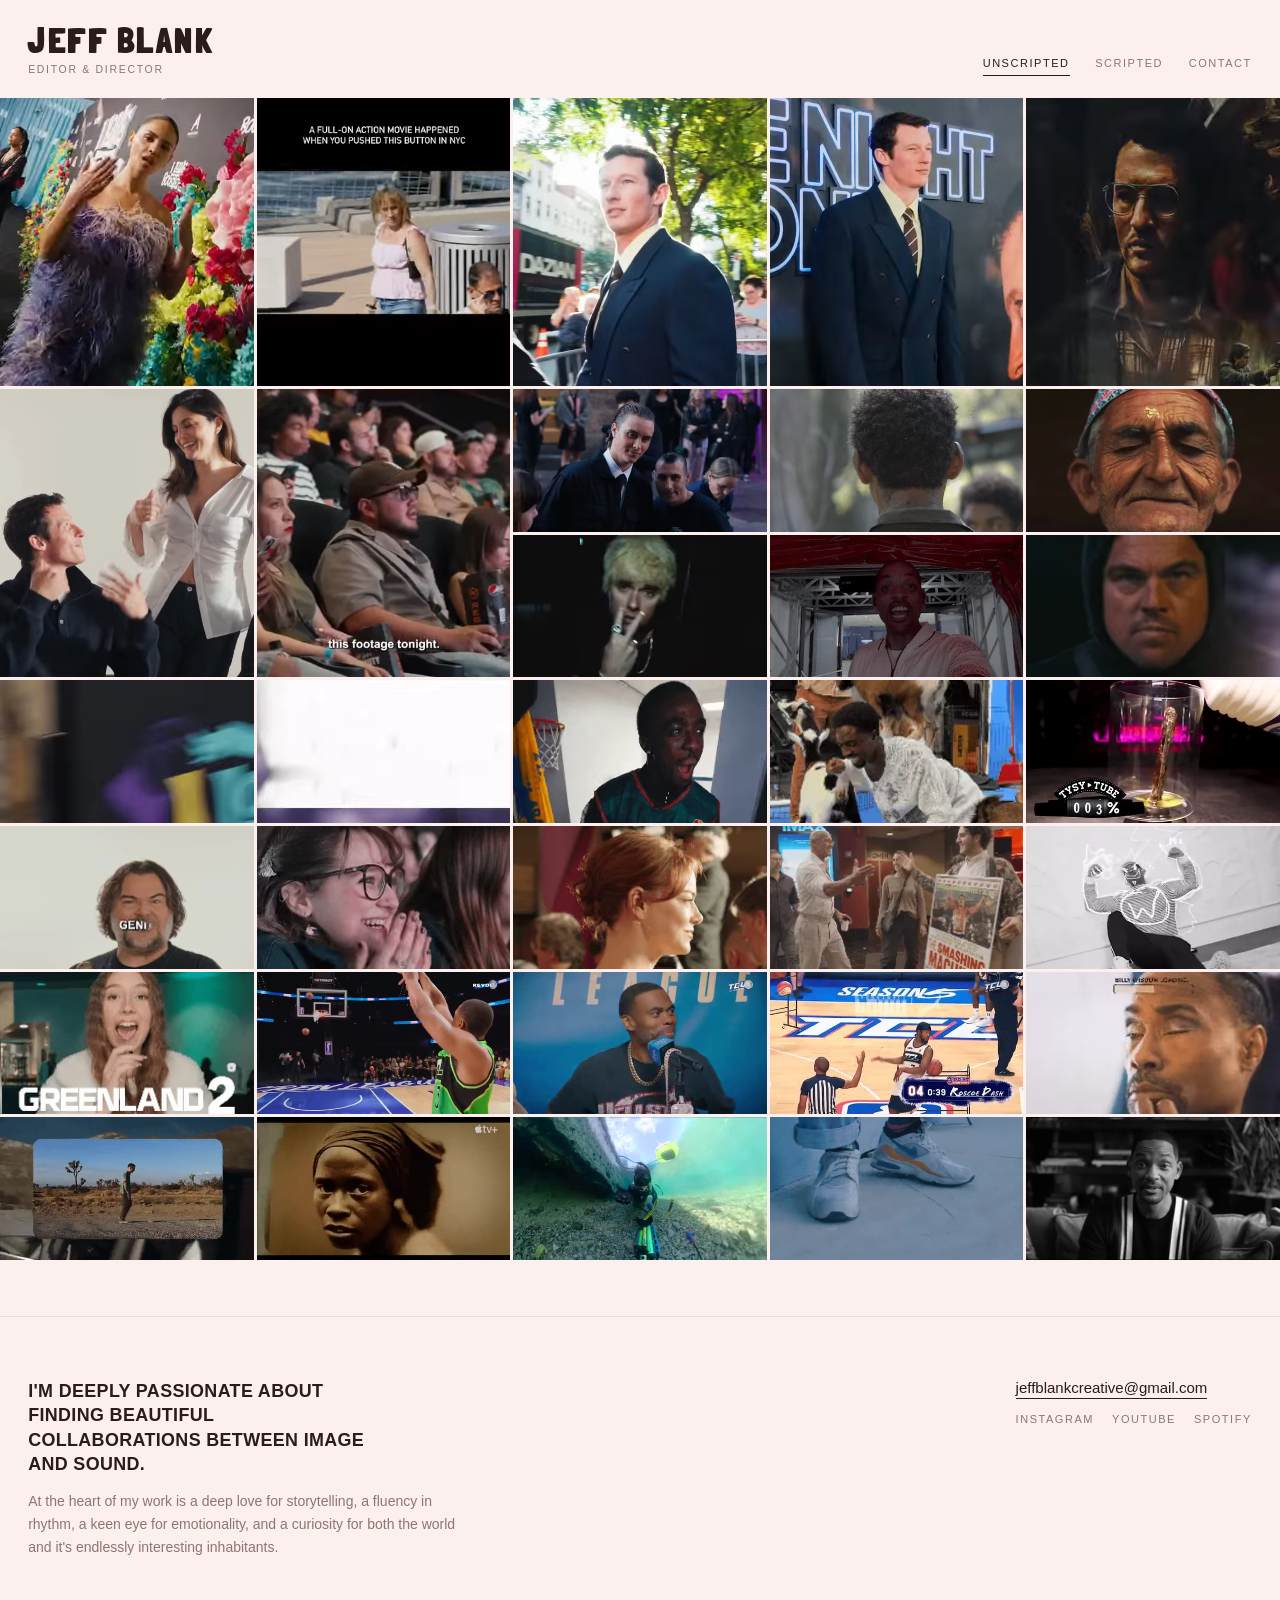
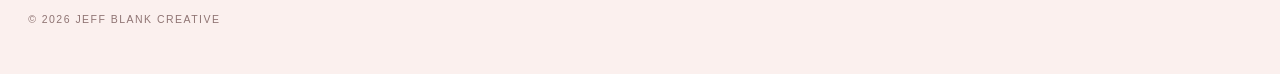
==== commit f4c9adf3: "Add 7 Instagram reels (unscripted)" ====
--- a/index.html
+++ b/index.html
@@ -9,7 +9,7 @@
 <meta property="og:type" content="website">
 <meta name="theme-color" content="#fbf0ee">
 <link rel="preload" href="fonts/LondrinaSolid-Black.woff2" as="font" type="font/woff2" crossorigin>
-<link rel="stylesheet" href="style.css?v=a4b457fb">
+<link rel="stylesheet" href="style.css?v=52e6eba8">
 </head>
 <body>
 <header class="top">
@@ -24,7 +24,7 @@
   </nav>
 </header>
 <main>
-  <div class="grid" data-grid="unscripted"><a class="tile" href="https://www.instagram.com/reel/DekU_SUBINq/" target="_blank" rel="noopener" aria-label="Watch" data-id="u261029015455"><video muted loop playsinline webkit-playsinline disablepictureinpicture disableremoteplayback autoplay preload="none" poster="media/u261029015455.jpg" aria-hidden="true"><source data-src="media/u261029015455.mp4" type="video/mp4"><source data-src="media/u261029015455.webm" type="video/webm"></video></a><a class="tile has-cap" href="https://www.youtube.com/watch?v=2-A_YL7Y1Cw" target="_blank" rel="noopener" aria-label="Making Emancipation: My Hardest Film Ever" data-id="u01"><video muted loop playsinline webkit-playsinline disablepictureinpicture disableremoteplayback autoplay preload="none" poster="media/u01.jpg" aria-hidden="true"><source data-src="media/u01.mp4" type="video/mp4"><source data-src="media/u01.webm" type="video/webm"></video><span class="cap">Making Emancipation: My Hardest Film Ever</span></a><a class="tile" href="https://www.instagram.com/reel/B4I3T0yhh5S/" target="_blank" rel="noopener" aria-label="Watch" data-id="u02"><video muted loop playsinline webkit-playsinline disablepictureinpicture disableremoteplayback autoplay preload="none" poster="media/u02.jpg" aria-hidden="true"><source data-src="media/u02.mp4" type="video/mp4"><source data-src="media/u02.webm" type="video/webm"></video></a><a class="tile" href="https://www.youtube.com/watch?v=AnNaKKQhbac" target="_blank" rel="noopener" aria-label="Watch" data-id="u03"><video muted loop playsinline webkit-playsinline disablepictureinpicture disableremoteplayback autoplay preload="none" poster="media/u03.jpg" aria-hidden="true"><source data-src="media/u03.mp4" type="video/mp4"><source data-src="media/u03.webm" type="video/webm"></video></a><a class="tile has-cap" href="https://www.youtube.com/watch?v=Kv9A21G_sjU&amp;list=PLtb5OOwnB8RpXuZxRLFR2ZyCjpfyK9dZ7&amp;index=114" target="_blank" rel="noopener" aria-label="How I Lost My Voice Before the World Cup w/ Nicky Jam &amp; Era Estrefi" data-id="u04"><video muted loop playsinline webkit-playsinline disablepictureinpicture disableremoteplayback autoplay preload="none" poster="media/u04.jpg" aria-hidden="true"><source data-src="media/u04.mp4" type="video/mp4"><source data-src="media/u04.webm" type="video/webm"></video><span class="cap">How I Lost My Voice Before the World Cup w/ Nicky Jam &amp; Era Estrefi</span></a><a class="tile" href="https://www.instagram.com/p/DO1HhB-DjF9/" target="_blank" rel="noopener" aria-label="Watch" data-id="u05"><video muted loop playsinline webkit-playsinline disablepictureinpicture disableremoteplayback autoplay preload="none" poster="media/u05.jpg" aria-hidden="true"><source data-src="media/u05.mp4" type="video/mp4"><source data-src="media/u05.webm" type="video/webm"></video></a><a class="tile" href="https://www.instagram.com/p/DV9G8mECc-x/" target="_blank" rel="noopener" aria-label="Watch" data-id="u06"><video muted loop playsinline webkit-playsinline disablepictureinpicture disableremoteplayback autoplay preload="none" poster="media/u06.jpg" aria-hidden="true"><source data-src="media/u06.mp4" type="video/mp4"><source data-src="media/u06.webm" type="video/webm"></video></a><a class="tile has-cap" href="https://www.instagram.com/reel/B9PZW3Th8gr/" target="_blank" rel="noopener" aria-label="&#x27;How Do you Determine a Good Leader?&#x27; starring Will Smith" data-id="u07"><video muted loop playsinline webkit-playsinline disablepictureinpicture disableremoteplayback autoplay preload="none" poster="media/u07.jpg" aria-hidden="true"><source data-src="media/u07.mp4" type="video/mp4"><source data-src="media/u07.webm" type="video/webm"></video><span class="cap">&#x27;How Do you Determine a Good Leader?&#x27; starring Will Smith</span></a><a class="tile" href="https://www.instagram.com/p/DUocY35khji/" target="_blank" rel="noopener" aria-label="Watch" data-id="u08"><video muted loop playsinline webkit-playsinline disablepictureinpicture disableremoteplayback autoplay preload="none" poster="media/u08.jpg" aria-hidden="true"><source data-src="media/u08.mp4" type="video/mp4"><source data-src="media/u08.webm" type="video/webm"></video></a><a class="tile" href="https://www.instagram.com/p/DUoxWSfkhKK/" target="_blank" rel="noopener" aria-label="Watch" data-id="u09"><video muted loop playsinline webkit-playsinline disablepictureinpicture disableremoteplayback autoplay preload="none" poster="media/u09.jpg" aria-hidden="true"><source data-src="media/u09.mp4" type="video/mp4"><source data-src="media/u09.webm" type="video/webm"></video></a><a class="tile" href="https://youtu.be/nLeozX2hUv0?si=CtVdAF0D5OQOm9yX" target="_blank" rel="noopener" aria-label="Watch" data-id="u10"><video muted loop playsinline webkit-playsinline disablepictureinpicture disableremoteplayback autoplay preload="none" poster="media/u10.jpg" aria-hidden="true"><source data-src="media/u10.mp4" type="video/mp4"><source data-src="media/u10.webm" type="video/webm"></video></a><a class="tile" href="https://www.instagram.com/p/DSk_K2KkjDx/" target="_blank" rel="noopener" aria-label="Watch" data-id="u11"><video muted loop playsinline webkit-playsinline disablepictureinpicture disableremoteplayback autoplay preload="none" poster="media/u11.jpg" aria-hidden="true"><source data-src="media/u11.mp4" type="video/mp4"><source data-src="media/u11.webm" type="video/webm"></video></a><a class="tile" href="https://www.instagram.com/p/DWJwUpMFHib/" target="_blank" rel="noopener" aria-label="Watch" data-id="u12"><video muted loop playsinline webkit-playsinline disablepictureinpicture disableremoteplayback autoplay preload="none" poster="media/u12.jpg" aria-hidden="true"><source data-src="media/u12.mp4" type="video/mp4"><source data-src="media/u12.webm" type="video/webm"></video></a><a class="tile" href="https://www.instagram.com/p/DQKmXOEktcs/" target="_blank" rel="noopener" aria-label="Watch" data-id="u13"><video muted loop playsinline webkit-playsinline disablepictureinpicture disableremoteplayback autoplay preload="none" poster="media/u13.jpg" aria-hidden="true"><source data-src="media/u13.mp4" type="video/mp4"><source data-src="media/u13.webm" type="video/webm"></video></a><a class="tile" href="https://youtu.be/paRh_uBdLQ8" target="_blank" rel="noopener" aria-label="Watch" data-id="u14"><video muted loop playsinline webkit-playsinline disablepictureinpicture disableremoteplayback autoplay preload="none" poster="media/u14.jpg" aria-hidden="true"><source data-src="media/u14.mp4" type="video/mp4"><source data-src="media/u14.webm" type="video/webm"></video></a><a class="tile" href="https://www.instagram.com/p/Bmoh6SPHG7W/" target="_blank" rel="noopener" aria-label="Watch" data-id="u15"><video muted loop playsinline webkit-playsinline disablepictureinpicture disableremoteplayback autoplay preload="none" poster="media/u15.jpg" aria-hidden="true"><source data-src="media/u15.mp4" type="video/mp4"><source data-src="media/u15.webm" type="video/webm"></video></a><a class="tile" href="https://www.instagram.com/p/DTdqVzokmnT/" target="_blank" rel="noopener" aria-label="Watch" data-id="u16"><video muted loop playsinline webkit-playsinline disablepictureinpicture disableremoteplayback autoplay preload="none" poster="media/u16.jpg" aria-hidden="true"><source data-src="media/u16.mp4" type="video/mp4"><source data-src="media/u16.webm" type="video/webm"></video></a><a class="tile" href="https://www.youtube.com/watch?v=ayzAenLp0w0&amp;t=2s" target="_blank" rel="noopener" aria-label="Watch" data-id="u17"><video muted loop playsinline webkit-playsinline disablepictureinpicture disableremoteplayback autoplay preload="none" poster="media/u17.jpg" aria-hidden="true"><source data-src="media/u17.mp4" type="video/mp4"><source data-src="media/u17.webm" type="video/webm"></video></a><a class="tile" href="https://www.youtube.com/watch?v=RjTrydWcu5s&amp;t=3s" target="_blank" rel="noopener" aria-label="Watch" data-id="u18"><video muted loop playsinline webkit-playsinline disablepictureinpicture disableremoteplayback autoplay preload="none" poster="media/u18.jpg" aria-hidden="true"><source data-src="media/u18.mp4" type="video/mp4"><source data-src="media/u18.webm" type="video/webm"></video></a><a class="tile" href="https://www.youtube.com/watch?v=unVu4raP6Yk&amp;t=1s" target="_blank" rel="noopener" aria-label="Watch" data-id="u19"><video muted loop playsinline webkit-playsinline disablepictureinpicture disableremoteplayback autoplay preload="none" poster="media/u19.jpg" aria-hidden="true"><source data-src="media/u19.mp4" type="video/mp4"><source data-src="media/u19.webm" type="video/webm"></video></a><a class="tile" href="https://youtu.be/SnJQocFIutY?si=8ZNbfeqbLjeNJR6M" target="_blank" rel="noopener" aria-label="Watch" data-id="u20"><video muted loop playsinline webkit-playsinline disablepictureinpicture disableremoteplayback autoplay preload="none" poster="media/u20.jpg" aria-hidden="true"><source data-src="media/u20.mp4" type="video/mp4"><source data-src="media/u20.webm" type="video/webm"></video></a><a class="tile" href="https://www.youtube.com/watch?v=73qHypEjujg" target="_blank" rel="noopener" aria-label="Watch" data-id="u21"><video muted loop playsinline webkit-playsinline disablepictureinpicture disableremoteplayback autoplay preload="none" poster="media/u21.jpg" aria-hidden="true"><source data-src="media/u21.mp4" type="video/mp4"><source data-src="media/u21.webm" type="video/webm"></video></a><a class="tile" href="https://www.youtube.com/watch?v=bOjJoYge7XQ&amp;t=1s" target="_blank" rel="noopener" aria-label="Watch" data-id="u22"><video muted loop playsinline webkit-playsinline disablepictureinpicture disableremoteplayback autoplay preload="none" poster="media/u22.jpg" aria-hidden="true"><source data-src="media/u22.mp4" type="video/mp4"><source data-src="media/u22.webm" type="video/webm"></video></a><a class="tile" href="https://youtu.be/GlTQt0DP4Zg?si=o7De4N_aaYkKILae" target="_blank" rel="noopener" aria-label="Watch" data-id="u23"><video muted loop playsinline webkit-playsinline disablepictureinpicture disableremoteplayback autoplay preload="none" poster="media/u23.jpg" aria-hidden="true"><source data-src="media/u23.mp4" type="video/mp4"><source data-src="media/u23.webm" type="video/webm"></video></a><a class="tile has-cap" href="https://www.youtube.com/watch?v=p9y-wBMvuJ0" target="_blank" rel="noopener" aria-label="Charles Phillip Gould (documentary short)" data-id="u24"><video muted loop playsinline webkit-playsinline disablepictureinpicture disableremoteplayback autoplay preload="none" poster="media/u24.jpg" aria-hidden="true"><source data-src="media/u24.mp4" type="video/mp4"><source data-src="media/u24.webm" type="video/webm"></video><span class="cap">Charles Phillip Gould (documentary short)</span></a><a class="tile has-cap" href="https://www.youtube.com/watch?v=JfkO0XxAQZo&amp;t=1s" target="_blank" rel="noopener" aria-label="Facing my BIGGEST Fear starring Will Smith (vlog)" data-id="u25"><video muted loop playsinline webkit-playsinline disablepictureinpicture disableremoteplayback autoplay preload="none" poster="media/u25.jpg" aria-hidden="true"><source data-src="media/u25.mp4" type="video/mp4"><source data-src="media/u25.webm" type="video/webm"></video><span class="cap">Facing my BIGGEST Fear starring Will Smith (vlog)</span></a></div>
+  <div class="grid" data-grid="unscripted"><a class="tile tall" href="https://www.instagram.com/reel/DYXYEP2hzYM/" target="_blank" rel="noopener" aria-label="Watch" data-id="u261029021108"><video muted loop playsinline webkit-playsinline disablepictureinpicture disableremoteplayback autoplay preload="none" poster="media/u261029021108.jpg" aria-hidden="true"><source data-src="media/u261029021108.mp4" type="video/mp4"><source data-src="media/u261029021108.webm" type="video/webm"></video></a><a class="tile tall" href="https://www.instagram.com/reel/DclW7MPRJcG/" target="_blank" rel="noopener" aria-label="Watch" data-id="u261029021101"><video muted loop playsinline webkit-playsinline disablepictureinpicture disableremoteplayback autoplay preload="none" poster="media/u261029021101.jpg" aria-hidden="true"><source data-src="media/u261029021101.mp4" type="video/mp4"><source data-src="media/u261029021101.webm" type="video/webm"></video></a><a class="tile tall" href="https://www.instagram.com/reel/DboSX7wP2q5/" target="_blank" rel="noopener" aria-label="Watch" data-id="u261029021051"><video muted loop playsinline webkit-playsinline disablepictureinpicture disableremoteplayback autoplay preload="none" poster="media/u261029021051.jpg" aria-hidden="true"><source data-src="media/u261029021051.mp4" type="video/mp4"><source data-src="media/u261029021051.webm" type="video/webm"></video></a><a class="tile tall" href="https://www.instagram.com/reel/Dboeo0nyOG8/" target="_blank" rel="noopener" aria-label="Watch" data-id="u261029021041"><video muted loop playsinline webkit-playsinline disablepictureinpicture disableremoteplayback autoplay preload="none" poster="media/u261029021041.jpg" aria-hidden="true"><source data-src="media/u261029021041.mp4" type="video/mp4"><source data-src="media/u261029021041.webm" type="video/webm"></video></a><a class="tile tall" href="https://www.instagram.com/reel/Dd1pHQkPwdL/" target="_blank" rel="noopener" aria-label="Watch" data-id="u261029021032"><video muted loop playsinline webkit-playsinline disablepictureinpicture disableremoteplayback autoplay preload="none" poster="media/u261029021032.jpg" aria-hidden="true"><source data-src="media/u261029021032.mp4" type="video/mp4"><source data-src="media/u261029021032.webm" type="video/webm"></video></a><a class="tile tall" href="https://www.instagram.com/reel/Db1Cv_XC9S7/" target="_blank" rel="noopener" aria-label="Watch" data-id="u261029021023"><video muted loop playsinline webkit-playsinline disablepictureinpicture disableremoteplayback autoplay preload="none" poster="media/u261029021023.jpg" aria-hidden="true"><source data-src="media/u261029021023.mp4" type="video/mp4"><source data-src="media/u261029021023.webm" type="video/webm"></video></a><a class="tile tall" href="https://www.instagram.com/reel/DbGXPBABjPg/" target="_blank" rel="noopener" aria-label="Watch" data-id="u261029021014"><video muted loop playsinline webkit-playsinline disablepictureinpicture disableremoteplayback autoplay preload="none" poster="media/u261029021014.jpg" aria-hidden="true"><source data-src="media/u261029021014.mp4" type="video/mp4"><source data-src="media/u261029021014.webm" type="video/webm"></video></a><a class="tile" href="https://www.instagram.com/reel/DekU_SUBINq/" target="_blank" rel="noopener" aria-label="Watch" data-id="u261029015455"><video muted loop playsinline webkit-playsinline disablepictureinpicture disableremoteplayback autoplay preload="none" poster="media/u261029015455.jpg" aria-hidden="true"><source data-src="media/u261029015455.mp4" type="video/mp4"><source data-src="media/u261029015455.webm" type="video/webm"></video></a><a class="tile has-cap" href="https://www.youtube.com/watch?v=2-A_YL7Y1Cw" target="_blank" rel="noopener" aria-label="Making Emancipation: My Hardest Film Ever" data-id="u01"><video muted loop playsinline webkit-playsinline disablepictureinpicture disableremoteplayback autoplay preload="none" poster="media/u01.jpg" aria-hidden="true"><source data-src="media/u01.mp4" type="video/mp4"><source data-src="media/u01.webm" type="video/webm"></video><span class="cap">Making Emancipation: My Hardest Film Ever</span></a><a class="tile" href="https://www.instagram.com/reel/B4I3T0yhh5S/" target="_blank" rel="noopener" aria-label="Watch" data-id="u02"><video muted loop playsinline webkit-playsinline disablepictureinpicture disableremoteplayback autoplay preload="none" poster="media/u02.jpg" aria-hidden="true"><source data-src="media/u02.mp4" type="video/mp4"><source data-src="media/u02.webm" type="video/webm"></video></a><a class="tile" href="https://www.youtube.com/watch?v=AnNaKKQhbac" target="_blank" rel="noopener" aria-label="Watch" data-id="u03"><video muted loop playsinline webkit-playsinline disablepictureinpicture disableremoteplayback autoplay preload="none" poster="media/u03.jpg" aria-hidden="true"><source data-src="media/u03.mp4" type="video/mp4"><source data-src="media/u03.webm" type="video/webm"></video></a><a class="tile has-cap" href="https://www.youtube.com/watch?v=Kv9A21G_sjU&amp;list=PLtb5OOwnB8RpXuZxRLFR2ZyCjpfyK9dZ7&amp;index=114" target="_blank" rel="noopener" aria-label="How I Lost My Voice Before the World Cup w/ Nicky Jam &amp; Era Estrefi" data-id="u04"><video muted loop playsinline webkit-playsinline disablepictureinpicture disableremoteplayback autoplay preload="none" poster="media/u04.jpg" aria-hidden="true"><source data-src="media/u04.mp4" type="video/mp4"><source data-src="media/u04.webm" type="video/webm"></video><span class="cap">How I Lost My Voice Before the World Cup w/ Nicky Jam &amp; Era Estrefi</span></a><a class="tile" href="https://www.instagram.com/p/DO1HhB-DjF9/" target="_blank" rel="noopener" aria-label="Watch" data-id="u05"><video muted loop playsinline webkit-playsinline disablepictureinpicture disableremoteplayback autoplay preload="none" poster="media/u05.jpg" aria-hidden="true"><source data-src="media/u05.mp4" type="video/mp4"><source data-src="media/u05.webm" type="video/webm"></video></a><a class="tile" href="https://www.instagram.com/p/DV9G8mECc-x/" target="_blank" rel="noopener" aria-label="Watch" data-id="u06"><video muted loop playsinline webkit-playsinline disablepictureinpicture disableremoteplayback autoplay preload="none" poster="media/u06.jpg" aria-hidden="true"><source data-src="media/u06.mp4" type="video/mp4"><source data-src="media/u06.webm" type="video/webm"></video></a><a class="tile has-cap" href="https://www.instagram.com/reel/B9PZW3Th8gr/" target="_blank" rel="noopener" aria-label="&#x27;How Do you Determine a Good Leader?&#x27; starring Will Smith" data-id="u07"><video muted loop playsinline webkit-playsinline disablepictureinpicture disableremoteplayback autoplay preload="none" poster="media/u07.jpg" aria-hidden="true"><source data-src="media/u07.mp4" type="video/mp4"><source data-src="media/u07.webm" type="video/webm"></video><span class="cap">&#x27;How Do you Determine a Good Leader?&#x27; starring Will Smith</span></a><a class="tile" href="https://www.instagram.com/p/DUocY35khji/" target="_blank" rel="noopener" aria-label="Watch" data-id="u08"><video muted loop playsinline webkit-playsinline disablepictureinpicture disableremoteplayback autoplay preload="none" poster="media/u08.jpg" aria-hidden="true"><source data-src="media/u08.mp4" type="video/mp4"><source data-src="media/u08.webm" type="video/webm"></video></a><a class="tile" href="https://www.instagram.com/p/DUoxWSfkhKK/" target="_blank" rel="noopener" aria-label="Watch" data-id="u09"><video muted loop playsinline webkit-playsinline disablepictureinpicture disableremoteplayback autoplay preload="none" poster="media/u09.jpg" aria-hidden="true"><source data-src="media/u09.mp4" type="video/mp4"><source data-src="media/u09.webm" type="video/webm"></video></a><a class="tile" href="https://youtu.be/nLeozX2hUv0?si=CtVdAF0D5OQOm9yX" target="_blank" rel="noopener" aria-label="Watch" data-id="u10"><video muted loop playsinline webkit-playsinline disablepictureinpicture disableremoteplayback autoplay preload="none" poster="media/u10.jpg" aria-hidden="true"><source data-src="media/u10.mp4" type="video/mp4"><source data-src="media/u10.webm" type="video/webm"></video></a><a class="tile" href="https://www.instagram.com/p/DSk_K2KkjDx/" target="_blank" rel="noopener" aria-label="Watch" data-id="u11"><video muted loop playsinline webkit-playsinline disablepictureinpicture disableremoteplayback autoplay preload="none" poster="media/u11.jpg" aria-hidden="true"><source data-src="media/u11.mp4" type="video/mp4"><source data-src="media/u11.webm" type="video/webm"></video></a><a class="tile" href="https://www.instagram.com/p/DWJwUpMFHib/" target="_blank" rel="noopener" aria-label="Watch" data-id="u12"><video muted loop playsinline webkit-playsinline disablepictureinpicture disableremoteplayback autoplay preload="none" poster="media/u12.jpg" aria-hidden="true"><source data-src="media/u12.mp4" type="video/mp4"><source data-src="media/u12.webm" type="video/webm"></video></a><a class="tile" href="https://www.instagram.com/p/DQKmXOEktcs/" target="_blank" rel="noopener" aria-label="Watch" data-id="u13"><video muted loop playsinline webkit-playsinline disablepictureinpicture disableremoteplayback autoplay preload="none" poster="media/u13.jpg" aria-hidden="true"><source data-src="media/u13.mp4" type="video/mp4"><source data-src="media/u13.webm" type="video/webm"></video></a><a class="tile" href="https://youtu.be/paRh_uBdLQ8" target="_blank" rel="noopener" aria-label="Watch" data-id="u14"><video muted loop playsinline webkit-playsinline disablepictureinpicture disableremoteplayback autoplay preload="none" poster="media/u14.jpg" aria-hidden="true"><source data-src="media/u14.mp4" type="video/mp4"><source data-src="media/u14.webm" type="video/webm"></video></a><a class="tile" href="https://www.instagram.com/p/Bmoh6SPHG7W/" target="_blank" rel="noopener" aria-label="Watch" data-id="u15"><video muted loop playsinline webkit-playsinline disablepictureinpicture disableremoteplayback autoplay preload="none" poster="media/u15.jpg" aria-hidden="true"><source data-src="media/u15.mp4" type="video/mp4"><source data-src="media/u15.webm" type="video/webm"></video></a><a class="tile" href="https://www.instagram.com/p/DTdqVzokmnT/" target="_blank" rel="noopener" aria-label="Watch" data-id="u16"><video muted loop playsinline webkit-playsinline disablepictureinpicture disableremoteplayback autoplay preload="none" poster="media/u16.jpg" aria-hidden="true"><source data-src="media/u16.mp4" type="video/mp4"><source data-src="media/u16.webm" type="video/webm"></video></a><a class="tile" href="https://www.youtube.com/watch?v=ayzAenLp0w0&amp;t=2s" target="_blank" rel="noopener" aria-label="Watch" data-id="u17"><video muted loop playsinline webkit-playsinline disablepictureinpicture disableremoteplayback autoplay preload="none" poster="media/u17.jpg" aria-hidden="true"><source data-src="media/u17.mp4" type="video/mp4"><source data-src="media/u17.webm" type="video/webm"></video></a><a class="tile" href="https://www.youtube.com/watch?v=RjTrydWcu5s&amp;t=3s" target="_blank" rel="noopener" aria-label="Watch" data-id="u18"><video muted loop playsinline webkit-playsinline disablepictureinpicture disableremoteplayback autoplay preload="none" poster="media/u18.jpg" aria-hidden="true"><source data-src="media/u18.mp4" type="video/mp4"><source data-src="media/u18.webm" type="video/webm"></video></a><a class="tile" href="https://www.youtube.com/watch?v=unVu4raP6Yk&amp;t=1s" target="_blank" rel="noopener" aria-label="Watch" data-id="u19"><video muted loop playsinline webkit-playsinline disablepictureinpicture disableremoteplayback autoplay preload="none" poster="media/u19.jpg" aria-hidden="true"><source data-src="media/u19.mp4" type="video/mp4"><source data-src="media/u19.webm" type="video/webm"></video></a><a class="tile" href="https://youtu.be/SnJQocFIutY?si=8ZNbfeqbLjeNJR6M" target="_blank" rel="noopener" aria-label="Watch" data-id="u20"><video muted loop playsinline webkit-playsinline disablepictureinpicture disableremoteplayback autoplay preload="none" poster="media/u20.jpg" aria-hidden="true"><source data-src="media/u20.mp4" type="video/mp4"><source data-src="media/u20.webm" type="video/webm"></video></a><a class="tile" href="https://www.youtube.com/watch?v=73qHypEjujg" target="_blank" rel="noopener" aria-label="Watch" data-id="u21"><video muted loop playsinline webkit-playsinline disablepictureinpicture disableremoteplayback autoplay preload="none" poster="media/u21.jpg" aria-hidden="true"><source data-src="media/u21.mp4" type="video/mp4"><source data-src="media/u21.webm" type="video/webm"></video></a><a class="tile" href="https://www.youtube.com/watch?v=bOjJoYge7XQ&amp;t=1s" target="_blank" rel="noopener" aria-label="Watch" data-id="u22"><video muted loop playsinline webkit-playsinline disablepictureinpicture disableremoteplayback autoplay preload="none" poster="media/u22.jpg" aria-hidden="true"><source data-src="media/u22.mp4" type="video/mp4"><source data-src="media/u22.webm" type="video/webm"></video></a><a class="tile" href="https://youtu.be/GlTQt0DP4Zg?si=o7De4N_aaYkKILae" target="_blank" rel="noopener" aria-label="Watch" data-id="u23"><video muted loop playsinline webkit-playsinline disablepictureinpicture disableremoteplayback autoplay preload="none" poster="media/u23.jpg" aria-hidden="true"><source data-src="media/u23.mp4" type="video/mp4"><source data-src="media/u23.webm" type="video/webm"></video></a><a class="tile has-cap" href="https://www.youtube.com/watch?v=p9y-wBMvuJ0" target="_blank" rel="noopener" aria-label="Charles Phillip Gould (documentary short)" data-id="u24"><video muted loop playsinline webkit-playsinline disablepictureinpicture disableremoteplayback autoplay preload="none" poster="media/u24.jpg" aria-hidden="true"><source data-src="media/u24.mp4" type="video/mp4"><source data-src="media/u24.webm" type="video/webm"></video><span class="cap">Charles Phillip Gould (documentary short)</span></a><a class="tile has-cap" href="https://www.youtube.com/watch?v=JfkO0XxAQZo&amp;t=1s" target="_blank" rel="noopener" aria-label="Facing my BIGGEST Fear starring Will Smith (vlog)" data-id="u25"><video muted loop playsinline webkit-playsinline disablepictureinpicture disableremoteplayback autoplay preload="none" poster="media/u25.jpg" aria-hidden="true"><source data-src="media/u25.mp4" type="video/mp4"><source data-src="media/u25.webm" type="video/webm"></video><span class="cap">Facing my BIGGEST Fear starring Will Smith (vlog)</span></a></div>
   <div class="grid" data-grid="scripted" hidden><a class="tile has-cap" href="https://www.youtube.com/watch?v=rw-Q9d6g9ZY" target="_blank" rel="noopener" aria-label="Squirt: Dreamride" data-id="s01"><video muted loop playsinline webkit-playsinline disablepictureinpicture disableremoteplayback autoplay preload="none" poster="media/s01.jpg" aria-hidden="true"><source data-src="media/s01.mp4" type="video/mp4"><source data-src="media/s01.webm" type="video/webm"></video><span class="cap">Squirt: Dreamride</span></a><a class="tile has-cap" href="https://www.youtube.com/watch?v=CA0AxNluqK8" target="_blank" rel="noopener" aria-label="I BAWL (not a short film about crying)" data-id="s02"><video muted loop playsinline webkit-playsinline disablepictureinpicture disableremoteplayback autoplay preload="none" poster="media/s02.jpg" aria-hidden="true"><source data-src="media/s02.mp4" type="video/mp4"><source data-src="media/s02.webm" type="video/webm"></video><span class="tag">Edit + Score</span><span class="cap">I BAWL (not a short film about crying)</span></a><a class="tile has-cap" href="https://www.youtube.com/watch?v=GuzfZ8xvj6E" target="_blank" rel="noopener" aria-label="Squirt: Poolside" data-id="s03"><video muted loop playsinline webkit-playsinline disablepictureinpicture disableremoteplayback autoplay preload="none" poster="media/s03.jpg" aria-hidden="true"><source data-src="media/s03.mp4" type="video/mp4"><source data-src="media/s03.webm" type="video/webm"></video><span class="cap">Squirt: Poolside</span></a><a class="tile has-cap" href="https://www.youtube.com/watch?v=LIIya7a-hvI&amp;t=1s" target="_blank" rel="noopener" aria-label="SHMEGEGGE. (short film)" data-id="s04"><video muted loop playsinline webkit-playsinline disablepictureinpicture disableremoteplayback autoplay preload="none" poster="media/s04.jpg" aria-hidden="true"><source data-src="media/s04.mp4" type="video/mp4"><source data-src="media/s04.webm" type="video/webm"></video><span class="tag">Edit + Score</span><span class="cap">SHMEGEGGE. (short film)</span></a><a class="tile has-cap" href="https://www.youtube.com/watch?v=3Ua30SvtqmI" target="_blank" rel="noopener" aria-label="Smith Optics: Daydream" data-id="s05"><video muted loop playsinline webkit-playsinline disablepictureinpicture disableremoteplayback autoplay preload="none" poster="media/s05.jpg" aria-hidden="true"><source data-src="media/s05.mp4" type="video/mp4"><source data-src="media/s05.webm" type="video/webm"></video><span class="cap">Smith Optics: Daydream</span></a><a class="tile" href="https://youtu.be/kgHrT9krk5M" target="_blank" rel="noopener" aria-label="Watch" data-id="s06"><video muted loop playsinline webkit-playsinline disablepictureinpicture disableremoteplayback autoplay preload="none" poster="media/s06.jpg" aria-hidden="true"><source data-src="media/s06.mp4" type="video/mp4"><source data-src="media/s06.webm" type="video/webm"></video></a><a class="tile" href="https://www.instagram.com/p/ChSi1AWpTeM/" target="_blank" rel="noopener" aria-label="Watch" data-id="s07"><img src="media/s07.jpg" alt="" loading="lazy" decoding="async"><span class="tag">Edit + Score</span></a><a class="tile" href="https://youtu.be/YraYXjVExMc" target="_blank" rel="noopener" aria-label="Watch" data-id="s08"><video muted loop playsinline webkit-playsinline disablepictureinpicture disableremoteplayback autoplay preload="none" poster="media/s08.jpg" aria-hidden="true"><source data-src="media/s08.mp4" type="video/mp4"><source data-src="media/s08.webm" type="video/webm"></video></a><a class="tile has-cap" href="https://www.youtube.com/watch?v=pv_0V9Mv0dM&amp;t=8s" target="_blank" rel="noopener" aria-label="The Art of Prep (branded short film)" data-id="s09"><video muted loop playsinline webkit-playsinline disablepictureinpicture disableremoteplayback autoplay preload="none" poster="media/s09.jpg" aria-hidden="true"><source data-src="media/s09.mp4" type="video/mp4"><source data-src="media/s09.webm" type="video/webm"></video><span class="tag">Edit + Score</span><span class="cap">The Art of Prep (branded short film)</span></a><a class="tile has-cap" href="https://www.instagram.com/reel/BmlpTKsHVqK/" target="_blank" rel="noopener" aria-label="Peter and the Funk by BlueJ (music video)" data-id="s10"><video muted loop playsinline webkit-playsinline disablepictureinpicture disableremoteplayback autoplay preload="none" poster="media/s10.jpg" aria-hidden="true"><source data-src="media/s10.mp4" type="video/mp4"><source data-src="media/s10.webm" type="video/webm"></video><span class="tag">Edit + Score</span><span class="cap">Peter and the Funk by BlueJ (music video)</span></a><a class="tile" href="https://youtu.be/uYcfiIE6FiM" target="_blank" rel="noopener" aria-label="Watch" data-id="s11"><video muted loop playsinline webkit-playsinline disablepictureinpicture disableremoteplayback autoplay preload="none" poster="media/s11.jpg" aria-hidden="true"><source data-src="media/s11.mp4" type="video/mp4"><source data-src="media/s11.webm" type="video/webm"></video></a><a class="tile" href="https://youtu.be/YNR8qXUP_1Q" target="_blank" rel="noopener" aria-label="Watch" data-id="s12"><video muted loop playsinline webkit-playsinline disablepictureinpicture disableremoteplayback autoplay preload="none" poster="media/s12.jpg" aria-hidden="true"><source data-src="media/s12.mp4" type="video/mp4"><source data-src="media/s12.webm" type="video/webm"></video></a><div class="tile has-cap static" data-id="s13"><video muted loop playsinline webkit-playsinline disablepictureinpicture disableremoteplayback autoplay preload="none" poster="media/s13.jpg" aria-hidden="true"><source data-src="media/s13.mp4" type="video/mp4"><source data-src="media/s13.webm" type="video/webm"></video><span class="cap">Chameleon Flowers</span></div><a class="tile has-cap" href="https://www.youtube.com/watch?v=XpyR10mCCZU" target="_blank" rel="noopener" aria-label="Creedance and Tash (short film)" data-id="s14"><video muted loop playsinline webkit-playsinline disablepictureinpicture disableremoteplayback autoplay preload="none" poster="media/s14.jpg" aria-hidden="true"><source data-src="media/s14.mp4" type="video/mp4"><source data-src="media/s14.webm" type="video/webm"></video><span class="tag">Edit + Score</span><span class="cap">Creedance and Tash (short film)</span></a><a class="tile has-cap" href="https://www.youtube.com/watch?v=63C1jN7jtIQ" target="_blank" rel="noopener" aria-label="Nook by Jeff Blank (AI-generated music video)" data-id="s15"><video muted loop playsinline webkit-playsinline disablepictureinpicture disableremoteplayback autoplay preload="none" poster="media/s15.jpg" aria-hidden="true"><source data-src="media/s15.mp4" type="video/mp4"><source data-src="media/s15.webm" type="video/webm"></video><span class="tag">Edit + Score</span><span class="cap">Nook by Jeff Blank (AI-generated music video)</span></a><a class="tile" href="https://www.youtube.com/watch?v=-eqO65XMXZw" target="_blank" rel="noopener" aria-label="Watch" data-id="s16"><video muted loop playsinline webkit-playsinline disablepictureinpicture disableremoteplayback autoplay preload="none" poster="media/s16.jpg" aria-hidden="true"><source data-src="media/s16.mp4" type="video/mp4"><source data-src="media/s16.webm" type="video/webm"></video><span class="tag">Edit + Score</span></a><a class="tile has-cap" href="https://www.youtube.com/watch?v=3-fi6hzLe4c" target="_blank" rel="noopener" aria-label="Blueberry by Jeff Blank (AI-generated music video)" data-id="s17"><video muted loop playsinline webkit-playsinline disablepictureinpicture disableremoteplayback autoplay preload="none" poster="media/s17.jpg" aria-hidden="true"><source data-src="media/s17.mp4" type="video/mp4"><source data-src="media/s17.webm" type="video/webm"></video><span class="tag">Edit + Score</span><span class="cap">Blueberry by Jeff Blank (AI-generated music video)</span></a><a class="tile has-cap" href="https://www.youtube.com/watch?v=z1RvQUYAB2U" target="_blank" rel="noopener" aria-label="Years From Now by Jeff Blank (music video)" data-id="s18"><video muted loop playsinline webkit-playsinline disablepictureinpicture disableremoteplayback autoplay preload="none" poster="media/s18.jpg" aria-hidden="true"><source data-src="media/s18.mp4" type="video/mp4"><source data-src="media/s18.webm" type="video/webm"></video><span class="tag">Edit + Score</span><span class="cap">Years From Now by Jeff Blank (music video)</span></a><a class="tile has-cap" href="https://www.youtube.com/watch?v=xN3tHHOmW2U" target="_blank" rel="noopener" aria-label="Moon Sweet Moon by Jeff Blank (music video)" data-id="s19"><video muted loop playsinline webkit-playsinline disablepictureinpicture disableremoteplayback autoplay preload="none" poster="media/s19.jpg" aria-hidden="true"><source data-src="media/s19.mp4" type="video/mp4"><source data-src="media/s19.webm" type="video/webm"></video><span class="tag">Edit + Score</span><span class="cap">Moon Sweet Moon by Jeff Blank (music video)</span></a><a class="tile has-cap" href="https://www.youtube.com/watch?v=uTPz66Xk_Go" target="_blank" rel="noopener" aria-label="massage into skin until thoroughly absorbed (music video)" data-id="s20"><video muted loop playsinline webkit-playsinline disablepictureinpicture disableremoteplayback autoplay preload="none" poster="media/s20.jpg" aria-hidden="true"><source data-src="media/s20.mp4" type="video/mp4"><source data-src="media/s20.webm" type="video/webm"></video><span class="tag">Edit + Score</span><span class="cap">massage into skin until thoroughly absorbed (music video)</span></a><a class="tile has-cap" href="https://www.youtube.com/watch?v=mnvtwq2rSns" target="_blank" rel="noopener" aria-label="Heart of the Tree (AI-generated music video)" data-id="s21"><video muted loop playsinline webkit-playsinline disablepictureinpicture disableremoteplayback autoplay preload="none" poster="media/s21.jpg" aria-hidden="true"><source data-src="media/s21.mp4" type="video/mp4"><source data-src="media/s21.webm" type="video/webm"></video><span class="tag">Edit + Score</span><span class="cap">Heart of the Tree (AI-generated music video)</span></a><a class="tile" href="media/full/s22.mp4" data-full="media/full/s22.mp4" data-title="" aria-label="Watch" data-id="s22"><video muted loop playsinline webkit-playsinline disablepictureinpicture disableremoteplayback autoplay preload="none" poster="media/s22.jpg" aria-hidden="true"><source data-src="media/s22.mp4" type="video/mp4"><source data-src="media/s22.webm" type="video/webm"></video><span class="tag">Edit + Score</span></a><a class="tile" href="https://www.instagram.com/p/CAGKGQTJjE_/" target="_blank" rel="noopener" aria-label="Watch" data-id="s23"><video muted loop playsinline webkit-playsinline disablepictureinpicture disableremoteplayback autoplay preload="none" poster="media/s23.jpg" aria-hidden="true"><source data-src="media/s23.mp4" type="video/mp4"><source data-src="media/s23.webm" type="video/webm"></video><span class="tag">Edit + Score</span></a><a class="tile has-cap" href="media/full/s24.mp4" data-full="media/full/s24.mp4" data-title="DrippleDrapple by BlueJ (music video short)" aria-label="DrippleDrapple by BlueJ (music video short)" data-id="s24"><video muted loop playsinline webkit-playsinline disablepictureinpicture disableremoteplayback autoplay preload="none" poster="media/s24.jpg" aria-hidden="true"><source data-src="media/s24.mp4" type="video/mp4"><source data-src="media/s24.webm" type="video/webm"></video><span class="tag">Edit + Score</span><span class="cap">DrippleDrapple by BlueJ (music video short)</span></a><a class="tile has-cap" href="media/full/c10.mp4" data-full="media/full/c10.mp4" data-title="Shmeggege Promo for Social" aria-label="Shmeggege Promo for Social" data-id="c10"><video muted loop playsinline webkit-playsinline disablepictureinpicture disableremoteplayback autoplay preload="none" poster="media/c10.jpg" aria-hidden="true"><source data-src="media/c10.mp4" type="video/mp4"><source data-src="media/c10.webm" type="video/webm"></video><span class="tag">Edit + Score</span><span class="cap">Shmeggege Promo for Social</span></a><a class="tile tall" href="media/full/c13.mp4" data-full="media/full/c13.mp4" data-title="" aria-label="Watch" data-id="c13"><video muted loop playsinline webkit-playsinline disablepictureinpicture disableremoteplayback autoplay preload="none" poster="media/c13.jpg" aria-hidden="true"><source data-src="media/c13.mp4" type="video/mp4"><source data-src="media/c13.webm" type="video/webm"></video><span class="tag">Edit + Score</span></a><a class="tile" href="media/full/c19.mp4" data-full="media/full/c19.mp4" data-title="" aria-label="Watch" data-id="c19"><video muted loop playsinline webkit-playsinline disablepictureinpicture disableremoteplayback autoplay preload="none" poster="media/c19.jpg" aria-hidden="true"><source data-src="media/c19.mp4" type="video/mp4"><source data-src="media/c19.webm" type="video/webm"></video><span class="tag">Edit + Score</span></a><a class="tile" href="https://vimeo.com/203542341" target="_blank" rel="noopener" aria-label="Watch" data-id="c20"><img src="media/c20.jpg" alt="" loading="lazy" decoding="async"><span class="tag">Edit + Score</span></a><div class="tile static" data-id="c21"><video muted loop playsinline webkit-playsinline disablepictureinpicture disableremoteplayback autoplay preload="none" poster="media/c21.jpg" aria-hidden="true"><source data-src="media/c21.mp4" type="video/mp4"><source data-src="media/c21.webm" type="video/webm"></video><span class="tag">Edit + Score</span></div><a class="tile" href="https://vimeo.com/163895311" target="_blank" rel="noopener" aria-label="Watch" data-id="c22"><img src="media/c22.jpg" alt="" loading="lazy" decoding="async"><span class="tag">Edit + Score</span></a></div>
   <section class="ranpost" id="ranpost" hidden>
     <h2 class="ranpost-h">Ran post for…</h2>
@@ -48,6 +48,6 @@
   <p class="lb-title"></p>
 </dialog>
 <script>window.__SITE__={"showRanPost": false, "defaultTab": "unscripted"};</script>
-<script src="app.js?v=a4b457fb" defer></script>
+<script src="app.js?v=52e6eba8" defer></script>
 </body>
 </html>
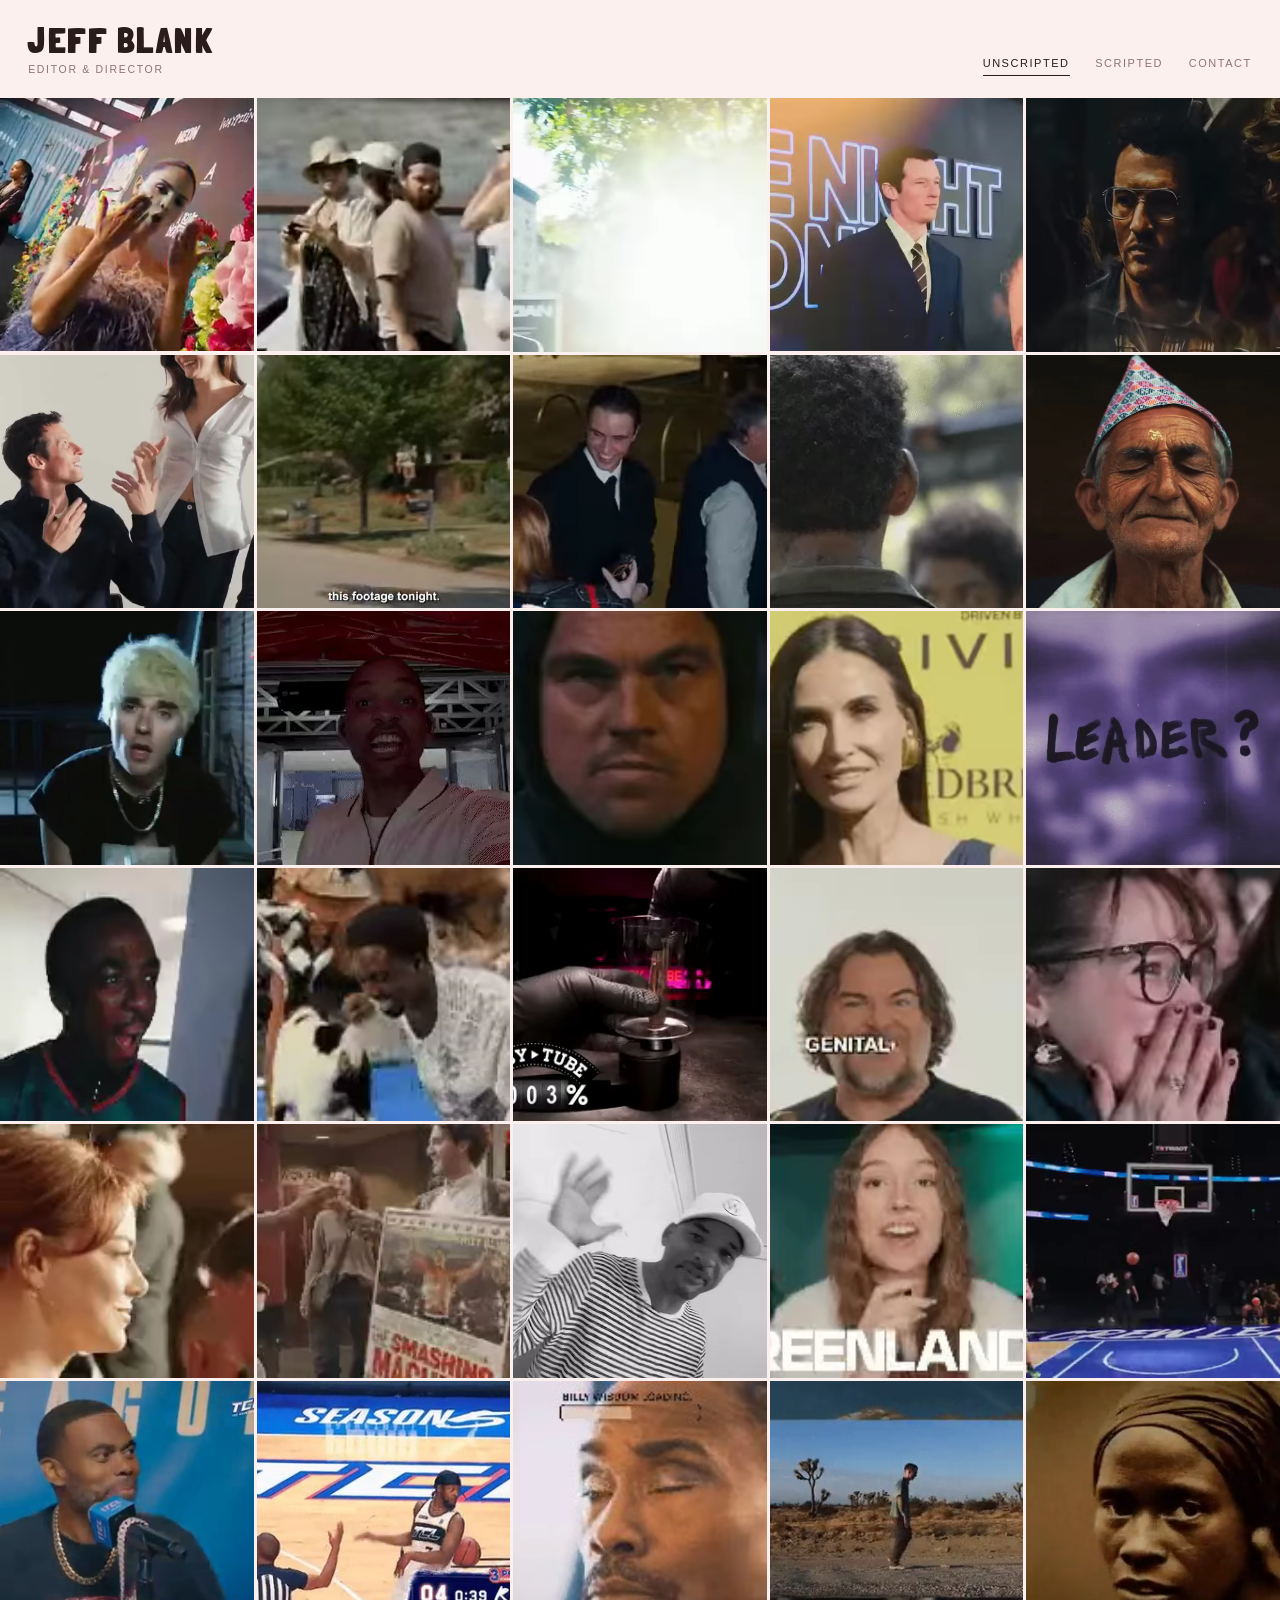
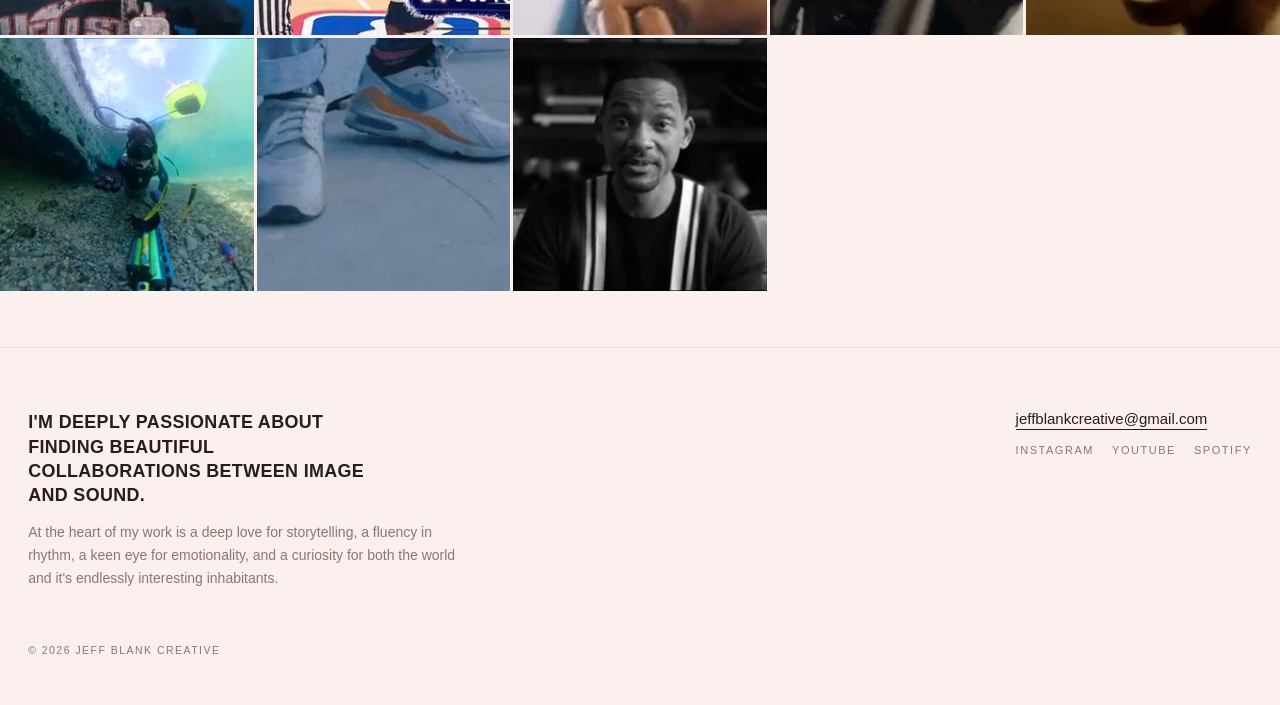
==== commit d43a4a66: "Shot-by-shot square reframes (faces/headroom), right-align mobile menu" ====
--- a/index.html
+++ b/index.html
@@ -9,7 +9,7 @@
 <meta property="og:type" content="website">
 <meta name="theme-color" content="#fbf0ee">
 <link rel="preload" href="fonts/LondrinaSolid-Black.woff2" as="font" type="font/woff2" crossorigin>
-<link rel="stylesheet" href="style.css?v=52e6eba8">
+<link rel="stylesheet" href="style.css?v=ed6e3037">
 </head>
 <body>
 <header class="top">
@@ -24,8 +24,8 @@
   </nav>
 </header>
 <main>
-  <div class="grid" data-grid="unscripted"><a class="tile tall" href="https://www.instagram.com/reel/DYXYEP2hzYM/" target="_blank" rel="noopener" aria-label="Watch" data-id="u261029021108"><video muted loop playsinline webkit-playsinline disablepictureinpicture disableremoteplayback autoplay preload="none" poster="media/u261029021108.jpg" aria-hidden="true"><source data-src="media/u261029021108.mp4" type="video/mp4"><source data-src="media/u261029021108.webm" type="video/webm"></video></a><a class="tile tall" href="https://www.instagram.com/reel/DclW7MPRJcG/" target="_blank" rel="noopener" aria-label="Watch" data-id="u261029021101"><video muted loop playsinline webkit-playsinline disablepictureinpicture disableremoteplayback autoplay preload="none" poster="media/u261029021101.jpg" aria-hidden="true"><source data-src="media/u261029021101.mp4" type="video/mp4"><source data-src="media/u261029021101.webm" type="video/webm"></video></a><a class="tile tall" href="https://www.instagram.com/reel/DboSX7wP2q5/" target="_blank" rel="noopener" aria-label="Watch" data-id="u261029021051"><video muted loop playsinline webkit-playsinline disablepictureinpicture disableremoteplayback autoplay preload="none" poster="media/u261029021051.jpg" aria-hidden="true"><source data-src="media/u261029021051.mp4" type="video/mp4"><source data-src="media/u261029021051.webm" type="video/webm"></video></a><a class="tile tall" href="https://www.instagram.com/reel/Dboeo0nyOG8/" target="_blank" rel="noopener" aria-label="Watch" data-id="u261029021041"><video muted loop playsinline webkit-playsinline disablepictureinpicture disableremoteplayback autoplay preload="none" poster="media/u261029021041.jpg" aria-hidden="true"><source data-src="media/u261029021041.mp4" type="video/mp4"><source data-src="media/u261029021041.webm" type="video/webm"></video></a><a class="tile tall" href="https://www.instagram.com/reel/Dd1pHQkPwdL/" target="_blank" rel="noopener" aria-label="Watch" data-id="u261029021032"><video muted loop playsinline webkit-playsinline disablepictureinpicture disableremoteplayback autoplay preload="none" poster="media/u261029021032.jpg" aria-hidden="true"><source data-src="media/u261029021032.mp4" type="video/mp4"><source data-src="media/u261029021032.webm" type="video/webm"></video></a><a class="tile tall" href="https://www.instagram.com/reel/Db1Cv_XC9S7/" target="_blank" rel="noopener" aria-label="Watch" data-id="u261029021023"><video muted loop playsinline webkit-playsinline disablepictureinpicture disableremoteplayback autoplay preload="none" poster="media/u261029021023.jpg" aria-hidden="true"><source data-src="media/u261029021023.mp4" type="video/mp4"><source data-src="media/u261029021023.webm" type="video/webm"></video></a><a class="tile tall" href="https://www.instagram.com/reel/DbGXPBABjPg/" target="_blank" rel="noopener" aria-label="Watch" data-id="u261029021014"><video muted loop playsinline webkit-playsinline disablepictureinpicture disableremoteplayback autoplay preload="none" poster="media/u261029021014.jpg" aria-hidden="true"><source data-src="media/u261029021014.mp4" type="video/mp4"><source data-src="media/u261029021014.webm" type="video/webm"></video></a><a class="tile" href="https://www.instagram.com/reel/DekU_SUBINq/" target="_blank" rel="noopener" aria-label="Watch" data-id="u261029015455"><video muted loop playsinline webkit-playsinline disablepictureinpicture disableremoteplayback autoplay preload="none" poster="media/u261029015455.jpg" aria-hidden="true"><source data-src="media/u261029015455.mp4" type="video/mp4"><source data-src="media/u261029015455.webm" type="video/webm"></video></a><a class="tile has-cap" href="https://www.youtube.com/watch?v=2-A_YL7Y1Cw" target="_blank" rel="noopener" aria-label="Making Emancipation: My Hardest Film Ever" data-id="u01"><video muted loop playsinline webkit-playsinline disablepictureinpicture disableremoteplayback autoplay preload="none" poster="media/u01.jpg" aria-hidden="true"><source data-src="media/u01.mp4" type="video/mp4"><source data-src="media/u01.webm" type="video/webm"></video><span class="cap">Making Emancipation: My Hardest Film Ever</span></a><a class="tile" href="https://www.instagram.com/reel/B4I3T0yhh5S/" target="_blank" rel="noopener" aria-label="Watch" data-id="u02"><video muted loop playsinline webkit-playsinline disablepictureinpicture disableremoteplayback autoplay preload="none" poster="media/u02.jpg" aria-hidden="true"><source data-src="media/u02.mp4" type="video/mp4"><source data-src="media/u02.webm" type="video/webm"></video></a><a class="tile" href="https://www.youtube.com/watch?v=AnNaKKQhbac" target="_blank" rel="noopener" aria-label="Watch" data-id="u03"><video muted loop playsinline webkit-playsinline disablepictureinpicture disableremoteplayback autoplay preload="none" poster="media/u03.jpg" aria-hidden="true"><source data-src="media/u03.mp4" type="video/mp4"><source data-src="media/u03.webm" type="video/webm"></video></a><a class="tile has-cap" href="https://www.youtube.com/watch?v=Kv9A21G_sjU&amp;list=PLtb5OOwnB8RpXuZxRLFR2ZyCjpfyK9dZ7&amp;index=114" target="_blank" rel="noopener" aria-label="How I Lost My Voice Before the World Cup w/ Nicky Jam &amp; Era Estrefi" data-id="u04"><video muted loop playsinline webkit-playsinline disablepictureinpicture disableremoteplayback autoplay preload="none" poster="media/u04.jpg" aria-hidden="true"><source data-src="media/u04.mp4" type="video/mp4"><source data-src="media/u04.webm" type="video/webm"></video><span class="cap">How I Lost My Voice Before the World Cup w/ Nicky Jam &amp; Era Estrefi</span></a><a class="tile" href="https://www.instagram.com/p/DO1HhB-DjF9/" target="_blank" rel="noopener" aria-label="Watch" data-id="u05"><video muted loop playsinline webkit-playsinline disablepictureinpicture disableremoteplayback autoplay preload="none" poster="media/u05.jpg" aria-hidden="true"><source data-src="media/u05.mp4" type="video/mp4"><source data-src="media/u05.webm" type="video/webm"></video></a><a class="tile" href="https://www.instagram.com/p/DV9G8mECc-x/" target="_blank" rel="noopener" aria-label="Watch" data-id="u06"><video muted loop playsinline webkit-playsinline disablepictureinpicture disableremoteplayback autoplay preload="none" poster="media/u06.jpg" aria-hidden="true"><source data-src="media/u06.mp4" type="video/mp4"><source data-src="media/u06.webm" type="video/webm"></video></a><a class="tile has-cap" href="https://www.instagram.com/reel/B9PZW3Th8gr/" target="_blank" rel="noopener" aria-label="&#x27;How Do you Determine a Good Leader?&#x27; starring Will Smith" data-id="u07"><video muted loop playsinline webkit-playsinline disablepictureinpicture disableremoteplayback autoplay preload="none" poster="media/u07.jpg" aria-hidden="true"><source data-src="media/u07.mp4" type="video/mp4"><source data-src="media/u07.webm" type="video/webm"></video><span class="cap">&#x27;How Do you Determine a Good Leader?&#x27; starring Will Smith</span></a><a class="tile" href="https://www.instagram.com/p/DUocY35khji/" target="_blank" rel="noopener" aria-label="Watch" data-id="u08"><video muted loop playsinline webkit-playsinline disablepictureinpicture disableremoteplayback autoplay preload="none" poster="media/u08.jpg" aria-hidden="true"><source data-src="media/u08.mp4" type="video/mp4"><source data-src="media/u08.webm" type="video/webm"></video></a><a class="tile" href="https://www.instagram.com/p/DUoxWSfkhKK/" target="_blank" rel="noopener" aria-label="Watch" data-id="u09"><video muted loop playsinline webkit-playsinline disablepictureinpicture disableremoteplayback autoplay preload="none" poster="media/u09.jpg" aria-hidden="true"><source data-src="media/u09.mp4" type="video/mp4"><source data-src="media/u09.webm" type="video/webm"></video></a><a class="tile" href="https://youtu.be/nLeozX2hUv0?si=CtVdAF0D5OQOm9yX" target="_blank" rel="noopener" aria-label="Watch" data-id="u10"><video muted loop playsinline webkit-playsinline disablepictureinpicture disableremoteplayback autoplay preload="none" poster="media/u10.jpg" aria-hidden="true"><source data-src="media/u10.mp4" type="video/mp4"><source data-src="media/u10.webm" type="video/webm"></video></a><a class="tile" href="https://www.instagram.com/p/DSk_K2KkjDx/" target="_blank" rel="noopener" aria-label="Watch" data-id="u11"><video muted loop playsinline webkit-playsinline disablepictureinpicture disableremoteplayback autoplay preload="none" poster="media/u11.jpg" aria-hidden="true"><source data-src="media/u11.mp4" type="video/mp4"><source data-src="media/u11.webm" type="video/webm"></video></a><a class="tile" href="https://www.instagram.com/p/DWJwUpMFHib/" target="_blank" rel="noopener" aria-label="Watch" data-id="u12"><video muted loop playsinline webkit-playsinline disablepictureinpicture disableremoteplayback autoplay preload="none" poster="media/u12.jpg" aria-hidden="true"><source data-src="media/u12.mp4" type="video/mp4"><source data-src="media/u12.webm" type="video/webm"></video></a><a class="tile" href="https://www.instagram.com/p/DQKmXOEktcs/" target="_blank" rel="noopener" aria-label="Watch" data-id="u13"><video muted loop playsinline webkit-playsinline disablepictureinpicture disableremoteplayback autoplay preload="none" poster="media/u13.jpg" aria-hidden="true"><source data-src="media/u13.mp4" type="video/mp4"><source data-src="media/u13.webm" type="video/webm"></video></a><a class="tile" href="https://youtu.be/paRh_uBdLQ8" target="_blank" rel="noopener" aria-label="Watch" data-id="u14"><video muted loop playsinline webkit-playsinline disablepictureinpicture disableremoteplayback autoplay preload="none" poster="media/u14.jpg" aria-hidden="true"><source data-src="media/u14.mp4" type="video/mp4"><source data-src="media/u14.webm" type="video/webm"></video></a><a class="tile" href="https://www.instagram.com/p/Bmoh6SPHG7W/" target="_blank" rel="noopener" aria-label="Watch" data-id="u15"><video muted loop playsinline webkit-playsinline disablepictureinpicture disableremoteplayback autoplay preload="none" poster="media/u15.jpg" aria-hidden="true"><source data-src="media/u15.mp4" type="video/mp4"><source data-src="media/u15.webm" type="video/webm"></video></a><a class="tile" href="https://www.instagram.com/p/DTdqVzokmnT/" target="_blank" rel="noopener" aria-label="Watch" data-id="u16"><video muted loop playsinline webkit-playsinline disablepictureinpicture disableremoteplayback autoplay preload="none" poster="media/u16.jpg" aria-hidden="true"><source data-src="media/u16.mp4" type="video/mp4"><source data-src="media/u16.webm" type="video/webm"></video></a><a class="tile" href="https://www.youtube.com/watch?v=ayzAenLp0w0&amp;t=2s" target="_blank" rel="noopener" aria-label="Watch" data-id="u17"><video muted loop playsinline webkit-playsinline disablepictureinpicture disableremoteplayback autoplay preload="none" poster="media/u17.jpg" aria-hidden="true"><source data-src="media/u17.mp4" type="video/mp4"><source data-src="media/u17.webm" type="video/webm"></video></a><a class="tile" href="https://www.youtube.com/watch?v=RjTrydWcu5s&amp;t=3s" target="_blank" rel="noopener" aria-label="Watch" data-id="u18"><video muted loop playsinline webkit-playsinline disablepictureinpicture disableremoteplayback autoplay preload="none" poster="media/u18.jpg" aria-hidden="true"><source data-src="media/u18.mp4" type="video/mp4"><source data-src="media/u18.webm" type="video/webm"></video></a><a class="tile" href="https://www.youtube.com/watch?v=unVu4raP6Yk&amp;t=1s" target="_blank" rel="noopener" aria-label="Watch" data-id="u19"><video muted loop playsinline webkit-playsinline disablepictureinpicture disableremoteplayback autoplay preload="none" poster="media/u19.jpg" aria-hidden="true"><source data-src="media/u19.mp4" type="video/mp4"><source data-src="media/u19.webm" type="video/webm"></video></a><a class="tile" href="https://youtu.be/SnJQocFIutY?si=8ZNbfeqbLjeNJR6M" target="_blank" rel="noopener" aria-label="Watch" data-id="u20"><video muted loop playsinline webkit-playsinline disablepictureinpicture disableremoteplayback autoplay preload="none" poster="media/u20.jpg" aria-hidden="true"><source data-src="media/u20.mp4" type="video/mp4"><source data-src="media/u20.webm" type="video/webm"></video></a><a class="tile" href="https://www.youtube.com/watch?v=73qHypEjujg" target="_blank" rel="noopener" aria-label="Watch" data-id="u21"><video muted loop playsinline webkit-playsinline disablepictureinpicture disableremoteplayback autoplay preload="none" poster="media/u21.jpg" aria-hidden="true"><source data-src="media/u21.mp4" type="video/mp4"><source data-src="media/u21.webm" type="video/webm"></video></a><a class="tile" href="https://www.youtube.com/watch?v=bOjJoYge7XQ&amp;t=1s" target="_blank" rel="noopener" aria-label="Watch" data-id="u22"><video muted loop playsinline webkit-playsinline disablepictureinpicture disableremoteplayback autoplay preload="none" poster="media/u22.jpg" aria-hidden="true"><source data-src="media/u22.mp4" type="video/mp4"><source data-src="media/u22.webm" type="video/webm"></video></a><a class="tile" href="https://youtu.be/GlTQt0DP4Zg?si=o7De4N_aaYkKILae" target="_blank" rel="noopener" aria-label="Watch" data-id="u23"><video muted loop playsinline webkit-playsinline disablepictureinpicture disableremoteplayback autoplay preload="none" poster="media/u23.jpg" aria-hidden="true"><source data-src="media/u23.mp4" type="video/mp4"><source data-src="media/u23.webm" type="video/webm"></video></a><a class="tile has-cap" href="https://www.youtube.com/watch?v=p9y-wBMvuJ0" target="_blank" rel="noopener" aria-label="Charles Phillip Gould (documentary short)" data-id="u24"><video muted loop playsinline webkit-playsinline disablepictureinpicture disableremoteplayback autoplay preload="none" poster="media/u24.jpg" aria-hidden="true"><source data-src="media/u24.mp4" type="video/mp4"><source data-src="media/u24.webm" type="video/webm"></video><span class="cap">Charles Phillip Gould (documentary short)</span></a><a class="tile has-cap" href="https://www.youtube.com/watch?v=JfkO0XxAQZo&amp;t=1s" target="_blank" rel="noopener" aria-label="Facing my BIGGEST Fear starring Will Smith (vlog)" data-id="u25"><video muted loop playsinline webkit-playsinline disablepictureinpicture disableremoteplayback autoplay preload="none" poster="media/u25.jpg" aria-hidden="true"><source data-src="media/u25.mp4" type="video/mp4"><source data-src="media/u25.webm" type="video/webm"></video><span class="cap">Facing my BIGGEST Fear starring Will Smith (vlog)</span></a></div>
-  <div class="grid" data-grid="scripted" hidden><a class="tile has-cap" href="https://www.youtube.com/watch?v=rw-Q9d6g9ZY" target="_blank" rel="noopener" aria-label="Squirt: Dreamride" data-id="s01"><video muted loop playsinline webkit-playsinline disablepictureinpicture disableremoteplayback autoplay preload="none" poster="media/s01.jpg" aria-hidden="true"><source data-src="media/s01.mp4" type="video/mp4"><source data-src="media/s01.webm" type="video/webm"></video><span class="cap">Squirt: Dreamride</span></a><a class="tile has-cap" href="https://www.youtube.com/watch?v=CA0AxNluqK8" target="_blank" rel="noopener" aria-label="I BAWL (not a short film about crying)" data-id="s02"><video muted loop playsinline webkit-playsinline disablepictureinpicture disableremoteplayback autoplay preload="none" poster="media/s02.jpg" aria-hidden="true"><source data-src="media/s02.mp4" type="video/mp4"><source data-src="media/s02.webm" type="video/webm"></video><span class="tag">Edit + Score</span><span class="cap">I BAWL (not a short film about crying)</span></a><a class="tile has-cap" href="https://www.youtube.com/watch?v=GuzfZ8xvj6E" target="_blank" rel="noopener" aria-label="Squirt: Poolside" data-id="s03"><video muted loop playsinline webkit-playsinline disablepictureinpicture disableremoteplayback autoplay preload="none" poster="media/s03.jpg" aria-hidden="true"><source data-src="media/s03.mp4" type="video/mp4"><source data-src="media/s03.webm" type="video/webm"></video><span class="cap">Squirt: Poolside</span></a><a class="tile has-cap" href="https://www.youtube.com/watch?v=LIIya7a-hvI&amp;t=1s" target="_blank" rel="noopener" aria-label="SHMEGEGGE. (short film)" data-id="s04"><video muted loop playsinline webkit-playsinline disablepictureinpicture disableremoteplayback autoplay preload="none" poster="media/s04.jpg" aria-hidden="true"><source data-src="media/s04.mp4" type="video/mp4"><source data-src="media/s04.webm" type="video/webm"></video><span class="tag">Edit + Score</span><span class="cap">SHMEGEGGE. (short film)</span></a><a class="tile has-cap" href="https://www.youtube.com/watch?v=3Ua30SvtqmI" target="_blank" rel="noopener" aria-label="Smith Optics: Daydream" data-id="s05"><video muted loop playsinline webkit-playsinline disablepictureinpicture disableremoteplayback autoplay preload="none" poster="media/s05.jpg" aria-hidden="true"><source data-src="media/s05.mp4" type="video/mp4"><source data-src="media/s05.webm" type="video/webm"></video><span class="cap">Smith Optics: Daydream</span></a><a class="tile" href="https://youtu.be/kgHrT9krk5M" target="_blank" rel="noopener" aria-label="Watch" data-id="s06"><video muted loop playsinline webkit-playsinline disablepictureinpicture disableremoteplayback autoplay preload="none" poster="media/s06.jpg" aria-hidden="true"><source data-src="media/s06.mp4" type="video/mp4"><source data-src="media/s06.webm" type="video/webm"></video></a><a class="tile" href="https://www.instagram.com/p/ChSi1AWpTeM/" target="_blank" rel="noopener" aria-label="Watch" data-id="s07"><img src="media/s07.jpg" alt="" loading="lazy" decoding="async"><span class="tag">Edit + Score</span></a><a class="tile" href="https://youtu.be/YraYXjVExMc" target="_blank" rel="noopener" aria-label="Watch" data-id="s08"><video muted loop playsinline webkit-playsinline disablepictureinpicture disableremoteplayback autoplay preload="none" poster="media/s08.jpg" aria-hidden="true"><source data-src="media/s08.mp4" type="video/mp4"><source data-src="media/s08.webm" type="video/webm"></video></a><a class="tile has-cap" href="https://www.youtube.com/watch?v=pv_0V9Mv0dM&amp;t=8s" target="_blank" rel="noopener" aria-label="The Art of Prep (branded short film)" data-id="s09"><video muted loop playsinline webkit-playsinline disablepictureinpicture disableremoteplayback autoplay preload="none" poster="media/s09.jpg" aria-hidden="true"><source data-src="media/s09.mp4" type="video/mp4"><source data-src="media/s09.webm" type="video/webm"></video><span class="tag">Edit + Score</span><span class="cap">The Art of Prep (branded short film)</span></a><a class="tile has-cap" href="https://www.instagram.com/reel/BmlpTKsHVqK/" target="_blank" rel="noopener" aria-label="Peter and the Funk by BlueJ (music video)" data-id="s10"><video muted loop playsinline webkit-playsinline disablepictureinpicture disableremoteplayback autoplay preload="none" poster="media/s10.jpg" aria-hidden="true"><source data-src="media/s10.mp4" type="video/mp4"><source data-src="media/s10.webm" type="video/webm"></video><span class="tag">Edit + Score</span><span class="cap">Peter and the Funk by BlueJ (music video)</span></a><a class="tile" href="https://youtu.be/uYcfiIE6FiM" target="_blank" rel="noopener" aria-label="Watch" data-id="s11"><video muted loop playsinline webkit-playsinline disablepictureinpicture disableremoteplayback autoplay preload="none" poster="media/s11.jpg" aria-hidden="true"><source data-src="media/s11.mp4" type="video/mp4"><source data-src="media/s11.webm" type="video/webm"></video></a><a class="tile" href="https://youtu.be/YNR8qXUP_1Q" target="_blank" rel="noopener" aria-label="Watch" data-id="s12"><video muted loop playsinline webkit-playsinline disablepictureinpicture disableremoteplayback autoplay preload="none" poster="media/s12.jpg" aria-hidden="true"><source data-src="media/s12.mp4" type="video/mp4"><source data-src="media/s12.webm" type="video/webm"></video></a><div class="tile has-cap static" data-id="s13"><video muted loop playsinline webkit-playsinline disablepictureinpicture disableremoteplayback autoplay preload="none" poster="media/s13.jpg" aria-hidden="true"><source data-src="media/s13.mp4" type="video/mp4"><source data-src="media/s13.webm" type="video/webm"></video><span class="cap">Chameleon Flowers</span></div><a class="tile has-cap" href="https://www.youtube.com/watch?v=XpyR10mCCZU" target="_blank" rel="noopener" aria-label="Creedance and Tash (short film)" data-id="s14"><video muted loop playsinline webkit-playsinline disablepictureinpicture disableremoteplayback autoplay preload="none" poster="media/s14.jpg" aria-hidden="true"><source data-src="media/s14.mp4" type="video/mp4"><source data-src="media/s14.webm" type="video/webm"></video><span class="tag">Edit + Score</span><span class="cap">Creedance and Tash (short film)</span></a><a class="tile has-cap" href="https://www.youtube.com/watch?v=63C1jN7jtIQ" target="_blank" rel="noopener" aria-label="Nook by Jeff Blank (AI-generated music video)" data-id="s15"><video muted loop playsinline webkit-playsinline disablepictureinpicture disableremoteplayback autoplay preload="none" poster="media/s15.jpg" aria-hidden="true"><source data-src="media/s15.mp4" type="video/mp4"><source data-src="media/s15.webm" type="video/webm"></video><span class="tag">Edit + Score</span><span class="cap">Nook by Jeff Blank (AI-generated music video)</span></a><a class="tile" href="https://www.youtube.com/watch?v=-eqO65XMXZw" target="_blank" rel="noopener" aria-label="Watch" data-id="s16"><video muted loop playsinline webkit-playsinline disablepictureinpicture disableremoteplayback autoplay preload="none" poster="media/s16.jpg" aria-hidden="true"><source data-src="media/s16.mp4" type="video/mp4"><source data-src="media/s16.webm" type="video/webm"></video><span class="tag">Edit + Score</span></a><a class="tile has-cap" href="https://www.youtube.com/watch?v=3-fi6hzLe4c" target="_blank" rel="noopener" aria-label="Blueberry by Jeff Blank (AI-generated music video)" data-id="s17"><video muted loop playsinline webkit-playsinline disablepictureinpicture disableremoteplayback autoplay preload="none" poster="media/s17.jpg" aria-hidden="true"><source data-src="media/s17.mp4" type="video/mp4"><source data-src="media/s17.webm" type="video/webm"></video><span class="tag">Edit + Score</span><span class="cap">Blueberry by Jeff Blank (AI-generated music video)</span></a><a class="tile has-cap" href="https://www.youtube.com/watch?v=z1RvQUYAB2U" target="_blank" rel="noopener" aria-label="Years From Now by Jeff Blank (music video)" data-id="s18"><video muted loop playsinline webkit-playsinline disablepictureinpicture disableremoteplayback autoplay preload="none" poster="media/s18.jpg" aria-hidden="true"><source data-src="media/s18.mp4" type="video/mp4"><source data-src="media/s18.webm" type="video/webm"></video><span class="tag">Edit + Score</span><span class="cap">Years From Now by Jeff Blank (music video)</span></a><a class="tile has-cap" href="https://www.youtube.com/watch?v=xN3tHHOmW2U" target="_blank" rel="noopener" aria-label="Moon Sweet Moon by Jeff Blank (music video)" data-id="s19"><video muted loop playsinline webkit-playsinline disablepictureinpicture disableremoteplayback autoplay preload="none" poster="media/s19.jpg" aria-hidden="true"><source data-src="media/s19.mp4" type="video/mp4"><source data-src="media/s19.webm" type="video/webm"></video><span class="tag">Edit + Score</span><span class="cap">Moon Sweet Moon by Jeff Blank (music video)</span></a><a class="tile has-cap" href="https://www.youtube.com/watch?v=uTPz66Xk_Go" target="_blank" rel="noopener" aria-label="massage into skin until thoroughly absorbed (music video)" data-id="s20"><video muted loop playsinline webkit-playsinline disablepictureinpicture disableremoteplayback autoplay preload="none" poster="media/s20.jpg" aria-hidden="true"><source data-src="media/s20.mp4" type="video/mp4"><source data-src="media/s20.webm" type="video/webm"></video><span class="tag">Edit + Score</span><span class="cap">massage into skin until thoroughly absorbed (music video)</span></a><a class="tile has-cap" href="https://www.youtube.com/watch?v=mnvtwq2rSns" target="_blank" rel="noopener" aria-label="Heart of the Tree (AI-generated music video)" data-id="s21"><video muted loop playsinline webkit-playsinline disablepictureinpicture disableremoteplayback autoplay preload="none" poster="media/s21.jpg" aria-hidden="true"><source data-src="media/s21.mp4" type="video/mp4"><source data-src="media/s21.webm" type="video/webm"></video><span class="tag">Edit + Score</span><span class="cap">Heart of the Tree (AI-generated music video)</span></a><a class="tile" href="media/full/s22.mp4" data-full="media/full/s22.mp4" data-title="" aria-label="Watch" data-id="s22"><video muted loop playsinline webkit-playsinline disablepictureinpicture disableremoteplayback autoplay preload="none" poster="media/s22.jpg" aria-hidden="true"><source data-src="media/s22.mp4" type="video/mp4"><source data-src="media/s22.webm" type="video/webm"></video><span class="tag">Edit + Score</span></a><a class="tile" href="https://www.instagram.com/p/CAGKGQTJjE_/" target="_blank" rel="noopener" aria-label="Watch" data-id="s23"><video muted loop playsinline webkit-playsinline disablepictureinpicture disableremoteplayback autoplay preload="none" poster="media/s23.jpg" aria-hidden="true"><source data-src="media/s23.mp4" type="video/mp4"><source data-src="media/s23.webm" type="video/webm"></video><span class="tag">Edit + Score</span></a><a class="tile has-cap" href="media/full/s24.mp4" data-full="media/full/s24.mp4" data-title="DrippleDrapple by BlueJ (music video short)" aria-label="DrippleDrapple by BlueJ (music video short)" data-id="s24"><video muted loop playsinline webkit-playsinline disablepictureinpicture disableremoteplayback autoplay preload="none" poster="media/s24.jpg" aria-hidden="true"><source data-src="media/s24.mp4" type="video/mp4"><source data-src="media/s24.webm" type="video/webm"></video><span class="tag">Edit + Score</span><span class="cap">DrippleDrapple by BlueJ (music video short)</span></a><a class="tile has-cap" href="media/full/c10.mp4" data-full="media/full/c10.mp4" data-title="Shmeggege Promo for Social" aria-label="Shmeggege Promo for Social" data-id="c10"><video muted loop playsinline webkit-playsinline disablepictureinpicture disableremoteplayback autoplay preload="none" poster="media/c10.jpg" aria-hidden="true"><source data-src="media/c10.mp4" type="video/mp4"><source data-src="media/c10.webm" type="video/webm"></video><span class="tag">Edit + Score</span><span class="cap">Shmeggege Promo for Social</span></a><a class="tile tall" href="media/full/c13.mp4" data-full="media/full/c13.mp4" data-title="" aria-label="Watch" data-id="c13"><video muted loop playsinline webkit-playsinline disablepictureinpicture disableremoteplayback autoplay preload="none" poster="media/c13.jpg" aria-hidden="true"><source data-src="media/c13.mp4" type="video/mp4"><source data-src="media/c13.webm" type="video/webm"></video><span class="tag">Edit + Score</span></a><a class="tile" href="media/full/c19.mp4" data-full="media/full/c19.mp4" data-title="" aria-label="Watch" data-id="c19"><video muted loop playsinline webkit-playsinline disablepictureinpicture disableremoteplayback autoplay preload="none" poster="media/c19.jpg" aria-hidden="true"><source data-src="media/c19.mp4" type="video/mp4"><source data-src="media/c19.webm" type="video/webm"></video><span class="tag">Edit + Score</span></a><a class="tile" href="https://vimeo.com/203542341" target="_blank" rel="noopener" aria-label="Watch" data-id="c20"><img src="media/c20.jpg" alt="" loading="lazy" decoding="async"><span class="tag">Edit + Score</span></a><div class="tile static" data-id="c21"><video muted loop playsinline webkit-playsinline disablepictureinpicture disableremoteplayback autoplay preload="none" poster="media/c21.jpg" aria-hidden="true"><source data-src="media/c21.mp4" type="video/mp4"><source data-src="media/c21.webm" type="video/webm"></video><span class="tag">Edit + Score</span></div><a class="tile" href="https://vimeo.com/163895311" target="_blank" rel="noopener" aria-label="Watch" data-id="c22"><img src="media/c22.jpg" alt="" loading="lazy" decoding="async"><span class="tag">Edit + Score</span></a></div>
+  <div class="grid" data-grid="unscripted"><a class="tile" href="https://www.instagram.com/reel/DYXYEP2hzYM/" target="_blank" rel="noopener" aria-label="Watch" data-id="u261029021108"><video muted loop playsinline webkit-playsinline disablepictureinpicture disableremoteplayback autoplay preload="none" poster="media/u261029021108.jpg" aria-hidden="true"><source data-src="media/u261029021108.mp4" type="video/mp4"><source data-src="media/u261029021108.webm" type="video/webm"></video></a><a class="tile" href="https://www.instagram.com/reel/DclW7MPRJcG/" target="_blank" rel="noopener" aria-label="Watch" data-id="u261029021101"><video muted loop playsinline webkit-playsinline disablepictureinpicture disableremoteplayback autoplay preload="none" poster="media/u261029021101.jpg" aria-hidden="true"><source data-src="media/u261029021101.mp4" type="video/mp4"><source data-src="media/u261029021101.webm" type="video/webm"></video></a><a class="tile" href="https://www.instagram.com/reel/DboSX7wP2q5/" target="_blank" rel="noopener" aria-label="Watch" data-id="u261029021051"><video muted loop playsinline webkit-playsinline disablepictureinpicture disableremoteplayback autoplay preload="none" poster="media/u261029021051.jpg" aria-hidden="true"><source data-src="media/u261029021051.mp4" type="video/mp4"><source data-src="media/u261029021051.webm" type="video/webm"></video></a><a class="tile" href="https://www.instagram.com/reel/Dboeo0nyOG8/" target="_blank" rel="noopener" aria-label="Watch" data-id="u261029021041"><video muted loop playsinline webkit-playsinline disablepictureinpicture disableremoteplayback autoplay preload="none" poster="media/u261029021041.jpg" aria-hidden="true"><source data-src="media/u261029021041.mp4" type="video/mp4"><source data-src="media/u261029021041.webm" type="video/webm"></video></a><a class="tile" href="https://www.instagram.com/reel/Dd1pHQkPwdL/" target="_blank" rel="noopener" aria-label="Watch" data-id="u261029021032"><video muted loop playsinline webkit-playsinline disablepictureinpicture disableremoteplayback autoplay preload="none" poster="media/u261029021032.jpg" aria-hidden="true"><source data-src="media/u261029021032.mp4" type="video/mp4"><source data-src="media/u261029021032.webm" type="video/webm"></video></a><a class="tile" href="https://www.instagram.com/reel/Db1Cv_XC9S7/" target="_blank" rel="noopener" aria-label="Watch" data-id="u261029021023"><video muted loop playsinline webkit-playsinline disablepictureinpicture disableremoteplayback autoplay preload="none" poster="media/u261029021023.jpg" aria-hidden="true"><source data-src="media/u261029021023.mp4" type="video/mp4"><source data-src="media/u261029021023.webm" type="video/webm"></video></a><a class="tile" href="https://www.instagram.com/reel/DbGXPBABjPg/" target="_blank" rel="noopener" aria-label="Watch" data-id="u261029021014"><video muted loop playsinline webkit-playsinline disablepictureinpicture disableremoteplayback autoplay preload="none" poster="media/u261029021014.jpg" aria-hidden="true"><source data-src="media/u261029021014.mp4" type="video/mp4"><source data-src="media/u261029021014.webm" type="video/webm"></video></a><a class="tile" href="https://www.instagram.com/reel/DekU_SUBINq/" target="_blank" rel="noopener" aria-label="Watch" data-id="u261029015455"><video muted loop playsinline webkit-playsinline disablepictureinpicture disableremoteplayback autoplay preload="none" poster="media/u261029015455.jpg" aria-hidden="true"><source data-src="media/u261029015455.mp4" type="video/mp4"><source data-src="media/u261029015455.webm" type="video/webm"></video></a><a class="tile has-cap" href="https://www.youtube.com/watch?v=2-A_YL7Y1Cw" target="_blank" rel="noopener" aria-label="Making Emancipation: My Hardest Film Ever" data-id="u01"><video muted loop playsinline webkit-playsinline disablepictureinpicture disableremoteplayback autoplay preload="none" poster="media/u01.jpg" aria-hidden="true"><source data-src="media/u01.mp4" type="video/mp4"><source data-src="media/u01.webm" type="video/webm"></video><span class="cap">Making Emancipation: My Hardest Film Ever</span></a><a class="tile" href="https://www.instagram.com/reel/B4I3T0yhh5S/" target="_blank" rel="noopener" aria-label="Watch" data-id="u02"><video muted loop playsinline webkit-playsinline disablepictureinpicture disableremoteplayback autoplay preload="none" poster="media/u02.jpg" aria-hidden="true"><source data-src="media/u02.mp4" type="video/mp4"><source data-src="media/u02.webm" type="video/webm"></video></a><a class="tile" href="https://www.youtube.com/watch?v=AnNaKKQhbac" target="_blank" rel="noopener" aria-label="Watch" data-id="u03"><video muted loop playsinline webkit-playsinline disablepictureinpicture disableremoteplayback autoplay preload="none" poster="media/u03.jpg" aria-hidden="true"><source data-src="media/u03.mp4" type="video/mp4"><source data-src="media/u03.webm" type="video/webm"></video></a><a class="tile has-cap" href="https://www.youtube.com/watch?v=Kv9A21G_sjU&amp;list=PLtb5OOwnB8RpXuZxRLFR2ZyCjpfyK9dZ7&amp;index=114" target="_blank" rel="noopener" aria-label="How I Lost My Voice Before the World Cup w/ Nicky Jam &amp; Era Estrefi" data-id="u04"><video muted loop playsinline webkit-playsinline disablepictureinpicture disableremoteplayback autoplay preload="none" poster="media/u04.jpg" aria-hidden="true"><source data-src="media/u04.mp4" type="video/mp4"><source data-src="media/u04.webm" type="video/webm"></video><span class="cap">How I Lost My Voice Before the World Cup w/ Nicky Jam &amp; Era Estrefi</span></a><a class="tile" href="https://www.instagram.com/p/DO1HhB-DjF9/" target="_blank" rel="noopener" aria-label="Watch" data-id="u05"><video muted loop playsinline webkit-playsinline disablepictureinpicture disableremoteplayback autoplay preload="none" poster="media/u05.jpg" aria-hidden="true"><source data-src="media/u05.mp4" type="video/mp4"><source data-src="media/u05.webm" type="video/webm"></video></a><a class="tile" href="https://www.instagram.com/p/DV9G8mECc-x/" target="_blank" rel="noopener" aria-label="Watch" data-id="u06"><video muted loop playsinline webkit-playsinline disablepictureinpicture disableremoteplayback autoplay preload="none" poster="media/u06.jpg" aria-hidden="true"><source data-src="media/u06.mp4" type="video/mp4"><source data-src="media/u06.webm" type="video/webm"></video></a><a class="tile has-cap" href="https://www.instagram.com/reel/B9PZW3Th8gr/" target="_blank" rel="noopener" aria-label="&#x27;How Do you Determine a Good Leader?&#x27; starring Will Smith" data-id="u07"><video muted loop playsinline webkit-playsinline disablepictureinpicture disableremoteplayback autoplay preload="none" poster="media/u07.jpg" aria-hidden="true"><source data-src="media/u07.mp4" type="video/mp4"><source data-src="media/u07.webm" type="video/webm"></video><span class="cap">&#x27;How Do you Determine a Good Leader?&#x27; starring Will Smith</span></a><a class="tile" href="https://www.instagram.com/p/DUocY35khji/" target="_blank" rel="noopener" aria-label="Watch" data-id="u08"><video muted loop playsinline webkit-playsinline disablepictureinpicture disableremoteplayback autoplay preload="none" poster="media/u08.jpg" aria-hidden="true"><source data-src="media/u08.mp4" type="video/mp4"><source data-src="media/u08.webm" type="video/webm"></video></a><a class="tile" href="https://www.instagram.com/p/DUoxWSfkhKK/" target="_blank" rel="noopener" aria-label="Watch" data-id="u09"><video muted loop playsinline webkit-playsinline disablepictureinpicture disableremoteplayback autoplay preload="none" poster="media/u09.jpg" aria-hidden="true"><source data-src="media/u09.mp4" type="video/mp4"><source data-src="media/u09.webm" type="video/webm"></video></a><a class="tile" href="https://youtu.be/nLeozX2hUv0?si=CtVdAF0D5OQOm9yX" target="_blank" rel="noopener" aria-label="Watch" data-id="u10"><video muted loop playsinline webkit-playsinline disablepictureinpicture disableremoteplayback autoplay preload="none" poster="media/u10.jpg" aria-hidden="true"><source data-src="media/u10.mp4" type="video/mp4"><source data-src="media/u10.webm" type="video/webm"></video></a><a class="tile" href="https://www.instagram.com/p/DSk_K2KkjDx/" target="_blank" rel="noopener" aria-label="Watch" data-id="u11"><video muted loop playsinline webkit-playsinline disablepictureinpicture disableremoteplayback autoplay preload="none" poster="media/u11.jpg" aria-hidden="true"><source data-src="media/u11.mp4" type="video/mp4"><source data-src="media/u11.webm" type="video/webm"></video></a><a class="tile" href="https://www.instagram.com/p/DWJwUpMFHib/" target="_blank" rel="noopener" aria-label="Watch" data-id="u12"><video muted loop playsinline webkit-playsinline disablepictureinpicture disableremoteplayback autoplay preload="none" poster="media/u12.jpg" aria-hidden="true"><source data-src="media/u12.mp4" type="video/mp4"><source data-src="media/u12.webm" type="video/webm"></video></a><a class="tile" href="https://www.instagram.com/p/DQKmXOEktcs/" target="_blank" rel="noopener" aria-label="Watch" data-id="u13"><video muted loop playsinline webkit-playsinline disablepictureinpicture disableremoteplayback autoplay preload="none" poster="media/u13.jpg" aria-hidden="true"><source data-src="media/u13.mp4" type="video/mp4"><source data-src="media/u13.webm" type="video/webm"></video></a><a class="tile" href="https://youtu.be/paRh_uBdLQ8" target="_blank" rel="noopener" aria-label="Watch" data-id="u14"><video muted loop playsinline webkit-playsinline disablepictureinpicture disableremoteplayback autoplay preload="none" poster="media/u14.jpg" aria-hidden="true"><source data-src="media/u14.mp4" type="video/mp4"><source data-src="media/u14.webm" type="video/webm"></video></a><a class="tile" href="https://www.instagram.com/p/Bmoh6SPHG7W/" target="_blank" rel="noopener" aria-label="Watch" data-id="u15"><video muted loop playsinline webkit-playsinline disablepictureinpicture disableremoteplayback autoplay preload="none" poster="media/u15.jpg" aria-hidden="true"><source data-src="media/u15.mp4" type="video/mp4"><source data-src="media/u15.webm" type="video/webm"></video></a><a class="tile" href="https://www.instagram.com/p/DTdqVzokmnT/" target="_blank" rel="noopener" aria-label="Watch" data-id="u16"><video muted loop playsinline webkit-playsinline disablepictureinpicture disableremoteplayback autoplay preload="none" poster="media/u16.jpg" aria-hidden="true"><source data-src="media/u16.mp4" type="video/mp4"><source data-src="media/u16.webm" type="video/webm"></video></a><a class="tile" href="https://www.youtube.com/watch?v=ayzAenLp0w0&amp;t=2s" target="_blank" rel="noopener" aria-label="Watch" data-id="u17"><video muted loop playsinline webkit-playsinline disablepictureinpicture disableremoteplayback autoplay preload="none" poster="media/u17.jpg" aria-hidden="true"><source data-src="media/u17.mp4" type="video/mp4"><source data-src="media/u17.webm" type="video/webm"></video></a><a class="tile" href="https://www.youtube.com/watch?v=RjTrydWcu5s&amp;t=3s" target="_blank" rel="noopener" aria-label="Watch" data-id="u18"><video muted loop playsinline webkit-playsinline disablepictureinpicture disableremoteplayback autoplay preload="none" poster="media/u18.jpg" aria-hidden="true"><source data-src="media/u18.mp4" type="video/mp4"><source data-src="media/u18.webm" type="video/webm"></video></a><a class="tile" href="https://www.youtube.com/watch?v=unVu4raP6Yk&amp;t=1s" target="_blank" rel="noopener" aria-label="Watch" data-id="u19"><video muted loop playsinline webkit-playsinline disablepictureinpicture disableremoteplayback autoplay preload="none" poster="media/u19.jpg" aria-hidden="true"><source data-src="media/u19.mp4" type="video/mp4"><source data-src="media/u19.webm" type="video/webm"></video></a><a class="tile" href="https://youtu.be/SnJQocFIutY?si=8ZNbfeqbLjeNJR6M" target="_blank" rel="noopener" aria-label="Watch" data-id="u20"><video muted loop playsinline webkit-playsinline disablepictureinpicture disableremoteplayback autoplay preload="none" poster="media/u20.jpg" aria-hidden="true"><source data-src="media/u20.mp4" type="video/mp4"><source data-src="media/u20.webm" type="video/webm"></video></a><a class="tile" href="https://www.youtube.com/watch?v=73qHypEjujg" target="_blank" rel="noopener" aria-label="Watch" data-id="u21"><video muted loop playsinline webkit-playsinline disablepictureinpicture disableremoteplayback autoplay preload="none" poster="media/u21.jpg" aria-hidden="true"><source data-src="media/u21.mp4" type="video/mp4"><source data-src="media/u21.webm" type="video/webm"></video></a><a class="tile" href="https://www.youtube.com/watch?v=bOjJoYge7XQ&amp;t=1s" target="_blank" rel="noopener" aria-label="Watch" data-id="u22"><video muted loop playsinline webkit-playsinline disablepictureinpicture disableremoteplayback autoplay preload="none" poster="media/u22.jpg" aria-hidden="true"><source data-src="media/u22.mp4" type="video/mp4"><source data-src="media/u22.webm" type="video/webm"></video></a><a class="tile" href="https://youtu.be/GlTQt0DP4Zg?si=o7De4N_aaYkKILae" target="_blank" rel="noopener" aria-label="Watch" data-id="u23"><video muted loop playsinline webkit-playsinline disablepictureinpicture disableremoteplayback autoplay preload="none" poster="media/u23.jpg" aria-hidden="true"><source data-src="media/u23.mp4" type="video/mp4"><source data-src="media/u23.webm" type="video/webm"></video></a><a class="tile has-cap" href="https://www.youtube.com/watch?v=p9y-wBMvuJ0" target="_blank" rel="noopener" aria-label="Charles Phillip Gould (documentary short)" data-id="u24"><video muted loop playsinline webkit-playsinline disablepictureinpicture disableremoteplayback autoplay preload="none" poster="media/u24.jpg" aria-hidden="true"><source data-src="media/u24.mp4" type="video/mp4"><source data-src="media/u24.webm" type="video/webm"></video><span class="cap">Charles Phillip Gould (documentary short)</span></a><a class="tile has-cap" href="https://www.youtube.com/watch?v=JfkO0XxAQZo&amp;t=1s" target="_blank" rel="noopener" aria-label="Facing my BIGGEST Fear starring Will Smith (vlog)" data-id="u25"><video muted loop playsinline webkit-playsinline disablepictureinpicture disableremoteplayback autoplay preload="none" poster="media/u25.jpg" aria-hidden="true"><source data-src="media/u25.mp4" type="video/mp4"><source data-src="media/u25.webm" type="video/webm"></video><span class="cap">Facing my BIGGEST Fear starring Will Smith (vlog)</span></a></div>
+  <div class="grid" data-grid="scripted" hidden><a class="tile has-cap" href="https://www.youtube.com/watch?v=rw-Q9d6g9ZY" target="_blank" rel="noopener" aria-label="Squirt: Dreamride" data-id="s01"><video muted loop playsinline webkit-playsinline disablepictureinpicture disableremoteplayback autoplay preload="none" poster="media/s01.jpg" aria-hidden="true"><source data-src="media/s01.mp4" type="video/mp4"><source data-src="media/s01.webm" type="video/webm"></video><span class="cap">Squirt: Dreamride</span></a><a class="tile has-cap" href="https://www.youtube.com/watch?v=CA0AxNluqK8" target="_blank" rel="noopener" aria-label="I BAWL (not a short film about crying)" data-id="s02"><video muted loop playsinline webkit-playsinline disablepictureinpicture disableremoteplayback autoplay preload="none" poster="media/s02.jpg" aria-hidden="true"><source data-src="media/s02.mp4" type="video/mp4"><source data-src="media/s02.webm" type="video/webm"></video><span class="tag">Edit + Score</span><span class="cap">I BAWL (not a short film about crying)</span></a><a class="tile has-cap" href="https://www.youtube.com/watch?v=GuzfZ8xvj6E" target="_blank" rel="noopener" aria-label="Squirt: Poolside" data-id="s03"><video muted loop playsinline webkit-playsinline disablepictureinpicture disableremoteplayback autoplay preload="none" poster="media/s03.jpg" aria-hidden="true"><source data-src="media/s03.mp4" type="video/mp4"><source data-src="media/s03.webm" type="video/webm"></video><span class="cap">Squirt: Poolside</span></a><a class="tile has-cap" href="https://www.youtube.com/watch?v=LIIya7a-hvI&amp;t=1s" target="_blank" rel="noopener" aria-label="SHMEGEGGE. (short film)" data-id="s04"><video muted loop playsinline webkit-playsinline disablepictureinpicture disableremoteplayback autoplay preload="none" poster="media/s04.jpg" aria-hidden="true"><source data-src="media/s04.mp4" type="video/mp4"><source data-src="media/s04.webm" type="video/webm"></video><span class="tag">Edit + Score</span><span class="cap">SHMEGEGGE. (short film)</span></a><a class="tile has-cap" href="https://www.youtube.com/watch?v=3Ua30SvtqmI" target="_blank" rel="noopener" aria-label="Smith Optics: Daydream" data-id="s05"><video muted loop playsinline webkit-playsinline disablepictureinpicture disableremoteplayback autoplay preload="none" poster="media/s05.jpg" aria-hidden="true"><source data-src="media/s05.mp4" type="video/mp4"><source data-src="media/s05.webm" type="video/webm"></video><span class="cap">Smith Optics: Daydream</span></a><a class="tile" href="https://youtu.be/kgHrT9krk5M" target="_blank" rel="noopener" aria-label="Watch" data-id="s06"><video muted loop playsinline webkit-playsinline disablepictureinpicture disableremoteplayback autoplay preload="none" poster="media/s06.jpg" aria-hidden="true"><source data-src="media/s06.mp4" type="video/mp4"><source data-src="media/s06.webm" type="video/webm"></video></a><a class="tile" href="https://www.instagram.com/p/ChSi1AWpTeM/" target="_blank" rel="noopener" aria-label="Watch" data-id="s07"><img src="media/s07.jpg" alt="" loading="lazy" decoding="async"><span class="tag">Edit + Score</span></a><a class="tile" href="https://youtu.be/YraYXjVExMc" target="_blank" rel="noopener" aria-label="Watch" data-id="s08"><video muted loop playsinline webkit-playsinline disablepictureinpicture disableremoteplayback autoplay preload="none" poster="media/s08.jpg" aria-hidden="true"><source data-src="media/s08.mp4" type="video/mp4"><source data-src="media/s08.webm" type="video/webm"></video></a><a class="tile has-cap" href="https://www.youtube.com/watch?v=pv_0V9Mv0dM&amp;t=8s" target="_blank" rel="noopener" aria-label="The Art of Prep (branded short film)" data-id="s09"><video muted loop playsinline webkit-playsinline disablepictureinpicture disableremoteplayback autoplay preload="none" poster="media/s09.jpg" aria-hidden="true"><source data-src="media/s09.mp4" type="video/mp4"><source data-src="media/s09.webm" type="video/webm"></video><span class="tag">Edit + Score</span><span class="cap">The Art of Prep (branded short film)</span></a><a class="tile has-cap" href="https://www.instagram.com/reel/BmlpTKsHVqK/" target="_blank" rel="noopener" aria-label="Peter and the Funk by BlueJ (music video)" data-id="s10"><video muted loop playsinline webkit-playsinline disablepictureinpicture disableremoteplayback autoplay preload="none" poster="media/s10.jpg" aria-hidden="true"><source data-src="media/s10.mp4" type="video/mp4"><source data-src="media/s10.webm" type="video/webm"></video><span class="tag">Edit + Score</span><span class="cap">Peter and the Funk by BlueJ (music video)</span></a><a class="tile" href="https://youtu.be/uYcfiIE6FiM" target="_blank" rel="noopener" aria-label="Watch" data-id="s11"><video muted loop playsinline webkit-playsinline disablepictureinpicture disableremoteplayback autoplay preload="none" poster="media/s11.jpg" aria-hidden="true"><source data-src="media/s11.mp4" type="video/mp4"><source data-src="media/s11.webm" type="video/webm"></video></a><a class="tile" href="https://youtu.be/YNR8qXUP_1Q" target="_blank" rel="noopener" aria-label="Watch" data-id="s12"><video muted loop playsinline webkit-playsinline disablepictureinpicture disableremoteplayback autoplay preload="none" poster="media/s12.jpg" aria-hidden="true"><source data-src="media/s12.mp4" type="video/mp4"><source data-src="media/s12.webm" type="video/webm"></video></a><div class="tile has-cap static" data-id="s13"><video muted loop playsinline webkit-playsinline disablepictureinpicture disableremoteplayback autoplay preload="none" poster="media/s13.jpg" aria-hidden="true"><source data-src="media/s13.mp4" type="video/mp4"><source data-src="media/s13.webm" type="video/webm"></video><span class="cap">Chameleon Flowers</span></div><a class="tile has-cap" href="https://www.youtube.com/watch?v=XpyR10mCCZU" target="_blank" rel="noopener" aria-label="Creedance and Tash (short film)" data-id="s14"><video muted loop playsinline webkit-playsinline disablepictureinpicture disableremoteplayback autoplay preload="none" poster="media/s14.jpg" aria-hidden="true"><source data-src="media/s14.mp4" type="video/mp4"><source data-src="media/s14.webm" type="video/webm"></video><span class="tag">Edit + Score</span><span class="cap">Creedance and Tash (short film)</span></a><a class="tile has-cap" href="https://www.youtube.com/watch?v=63C1jN7jtIQ" target="_blank" rel="noopener" aria-label="Nook by Jeff Blank (AI-generated music video)" data-id="s15"><video muted loop playsinline webkit-playsinline disablepictureinpicture disableremoteplayback autoplay preload="none" poster="media/s15.jpg" aria-hidden="true"><source data-src="media/s15.mp4" type="video/mp4"><source data-src="media/s15.webm" type="video/webm"></video><span class="tag">Edit + Score</span><span class="cap">Nook by Jeff Blank (AI-generated music video)</span></a><a class="tile" href="https://www.youtube.com/watch?v=-eqO65XMXZw" target="_blank" rel="noopener" aria-label="Watch" data-id="s16"><video muted loop playsinline webkit-playsinline disablepictureinpicture disableremoteplayback autoplay preload="none" poster="media/s16.jpg" aria-hidden="true"><source data-src="media/s16.mp4" type="video/mp4"><source data-src="media/s16.webm" type="video/webm"></video><span class="tag">Edit + Score</span></a><a class="tile has-cap" href="https://www.youtube.com/watch?v=3-fi6hzLe4c" target="_blank" rel="noopener" aria-label="Blueberry by Jeff Blank (AI-generated music video)" data-id="s17"><video muted loop playsinline webkit-playsinline disablepictureinpicture disableremoteplayback autoplay preload="none" poster="media/s17.jpg" aria-hidden="true"><source data-src="media/s17.mp4" type="video/mp4"><source data-src="media/s17.webm" type="video/webm"></video><span class="tag">Edit + Score</span><span class="cap">Blueberry by Jeff Blank (AI-generated music video)</span></a><a class="tile has-cap" href="https://www.youtube.com/watch?v=z1RvQUYAB2U" target="_blank" rel="noopener" aria-label="Years From Now by Jeff Blank (music video)" data-id="s18"><video muted loop playsinline webkit-playsinline disablepictureinpicture disableremoteplayback autoplay preload="none" poster="media/s18.jpg" aria-hidden="true"><source data-src="media/s18.mp4" type="video/mp4"><source data-src="media/s18.webm" type="video/webm"></video><span class="tag">Edit + Score</span><span class="cap">Years From Now by Jeff Blank (music video)</span></a><a class="tile has-cap" href="https://www.youtube.com/watch?v=xN3tHHOmW2U" target="_blank" rel="noopener" aria-label="Moon Sweet Moon by Jeff Blank (music video)" data-id="s19"><video muted loop playsinline webkit-playsinline disablepictureinpicture disableremoteplayback autoplay preload="none" poster="media/s19.jpg" aria-hidden="true"><source data-src="media/s19.mp4" type="video/mp4"><source data-src="media/s19.webm" type="video/webm"></video><span class="tag">Edit + Score</span><span class="cap">Moon Sweet Moon by Jeff Blank (music video)</span></a><a class="tile has-cap" href="https://www.youtube.com/watch?v=uTPz66Xk_Go" target="_blank" rel="noopener" aria-label="massage into skin until thoroughly absorbed (music video)" data-id="s20"><video muted loop playsinline webkit-playsinline disablepictureinpicture disableremoteplayback autoplay preload="none" poster="media/s20.jpg" aria-hidden="true"><source data-src="media/s20.mp4" type="video/mp4"><source data-src="media/s20.webm" type="video/webm"></video><span class="tag">Edit + Score</span><span class="cap">massage into skin until thoroughly absorbed (music video)</span></a><a class="tile has-cap" href="https://www.youtube.com/watch?v=mnvtwq2rSns" target="_blank" rel="noopener" aria-label="Heart of the Tree (AI-generated music video)" data-id="s21"><video muted loop playsinline webkit-playsinline disablepictureinpicture disableremoteplayback autoplay preload="none" poster="media/s21.jpg" aria-hidden="true"><source data-src="media/s21.mp4" type="video/mp4"><source data-src="media/s21.webm" type="video/webm"></video><span class="tag">Edit + Score</span><span class="cap">Heart of the Tree (AI-generated music video)</span></a><a class="tile" href="media/full/s22.mp4" data-full="media/full/s22.mp4" data-title="" aria-label="Watch" data-id="s22"><video muted loop playsinline webkit-playsinline disablepictureinpicture disableremoteplayback autoplay preload="none" poster="media/s22.jpg" aria-hidden="true"><source data-src="media/s22.mp4" type="video/mp4"><source data-src="media/s22.webm" type="video/webm"></video><span class="tag">Edit + Score</span></a><a class="tile" href="https://www.instagram.com/p/CAGKGQTJjE_/" target="_blank" rel="noopener" aria-label="Watch" data-id="s23"><video muted loop playsinline webkit-playsinline disablepictureinpicture disableremoteplayback autoplay preload="none" poster="media/s23.jpg" aria-hidden="true"><source data-src="media/s23.mp4" type="video/mp4"><source data-src="media/s23.webm" type="video/webm"></video><span class="tag">Edit + Score</span></a><a class="tile has-cap" href="media/full/s24.mp4" data-full="media/full/s24.mp4" data-title="DrippleDrapple by BlueJ (music video short)" aria-label="DrippleDrapple by BlueJ (music video short)" data-id="s24"><video muted loop playsinline webkit-playsinline disablepictureinpicture disableremoteplayback autoplay preload="none" poster="media/s24.jpg" aria-hidden="true"><source data-src="media/s24.mp4" type="video/mp4"><source data-src="media/s24.webm" type="video/webm"></video><span class="tag">Edit + Score</span><span class="cap">DrippleDrapple by BlueJ (music video short)</span></a><a class="tile has-cap" href="media/full/c10.mp4" data-full="media/full/c10.mp4" data-title="Shmeggege Promo for Social" aria-label="Shmeggege Promo for Social" data-id="c10"><video muted loop playsinline webkit-playsinline disablepictureinpicture disableremoteplayback autoplay preload="none" poster="media/c10.jpg" aria-hidden="true"><source data-src="media/c10.mp4" type="video/mp4"><source data-src="media/c10.webm" type="video/webm"></video><span class="tag">Edit + Score</span><span class="cap">Shmeggege Promo for Social</span></a><a class="tile" href="media/full/c13.mp4" data-full="media/full/c13.mp4" data-title="" aria-label="Watch" data-id="c13"><video muted loop playsinline webkit-playsinline disablepictureinpicture disableremoteplayback autoplay preload="none" poster="media/c13.jpg" aria-hidden="true"><source data-src="media/c13.mp4" type="video/mp4"><source data-src="media/c13.webm" type="video/webm"></video><span class="tag">Edit + Score</span></a><a class="tile" href="media/full/c19.mp4" data-full="media/full/c19.mp4" data-title="" aria-label="Watch" data-id="c19"><video muted loop playsinline webkit-playsinline disablepictureinpicture disableremoteplayback autoplay preload="none" poster="media/c19.jpg" aria-hidden="true"><source data-src="media/c19.mp4" type="video/mp4"><source data-src="media/c19.webm" type="video/webm"></video><span class="tag">Edit + Score</span></a><a class="tile" href="https://vimeo.com/203542341" target="_blank" rel="noopener" aria-label="Watch" data-id="c20"><img src="media/c20.jpg" alt="" loading="lazy" decoding="async"><span class="tag">Edit + Score</span></a><div class="tile static" data-id="c21"><video muted loop playsinline webkit-playsinline disablepictureinpicture disableremoteplayback autoplay preload="none" poster="media/c21.jpg" aria-hidden="true"><source data-src="media/c21.mp4" type="video/mp4"><source data-src="media/c21.webm" type="video/webm"></video><span class="tag">Edit + Score</span></div><a class="tile" href="https://vimeo.com/163895311" target="_blank" rel="noopener" aria-label="Watch" data-id="c22"><img src="media/c22.jpg" alt="" loading="lazy" decoding="async"><span class="tag">Edit + Score</span></a></div>
   <section class="ranpost" id="ranpost" hidden>
     <h2 class="ranpost-h">Ran post for…</h2>
     <div class="grid" data-grid="ranpost"></div>
@@ -48,6 +48,6 @@
   <p class="lb-title"></p>
 </dialog>
 <script>window.__SITE__={"showRanPost": false, "defaultTab": "unscripted"};</script>
-<script src="app.js?v=52e6eba8" defer></script>
+<script src="app.js?v=ed6e3037" defer></script>
 </body>
 </html>
--- a/style.css
+++ b/style.css
@@ -79,7 +79,8 @@
 @media (max-width:860px){:root{--cols:3}}
 @media (max-width:600px){
   :root{--cols:2;--gap:2px}
-  .top{flex-direction:column;align-items:flex-start;gap:14px;padding-bottom:12px}
+  .top{flex-direction:column;align-items:stretch;gap:12px;padding-bottom:12px}
+  .tabs{align-self:flex-end;justify-content:flex-end}
   .name{font-size:33px}
   .contact{grid-template-columns:1fr}
   .contact-links{justify-self:start}
@@ -91,3 +92,6 @@
 /* never show the native play overlay on tiles */
 .tile video{pointer-events:none}
 .tile video::-webkit-media-controls,.tile video::-webkit-media-controls-panel,.tile video::-webkit-media-controls-overlay-play-button,.tile video::-webkit-media-controls-start-playback-button{display:none!important;-webkit-appearance:none;opacity:0}
+/* every tile square (Jeff, Oct 29) */
+.grid{grid-auto-rows:auto}
+.tile,.tile.tall,.tile.fill-last{aspect-ratio:1/1;grid-row:auto;grid-column:auto}
